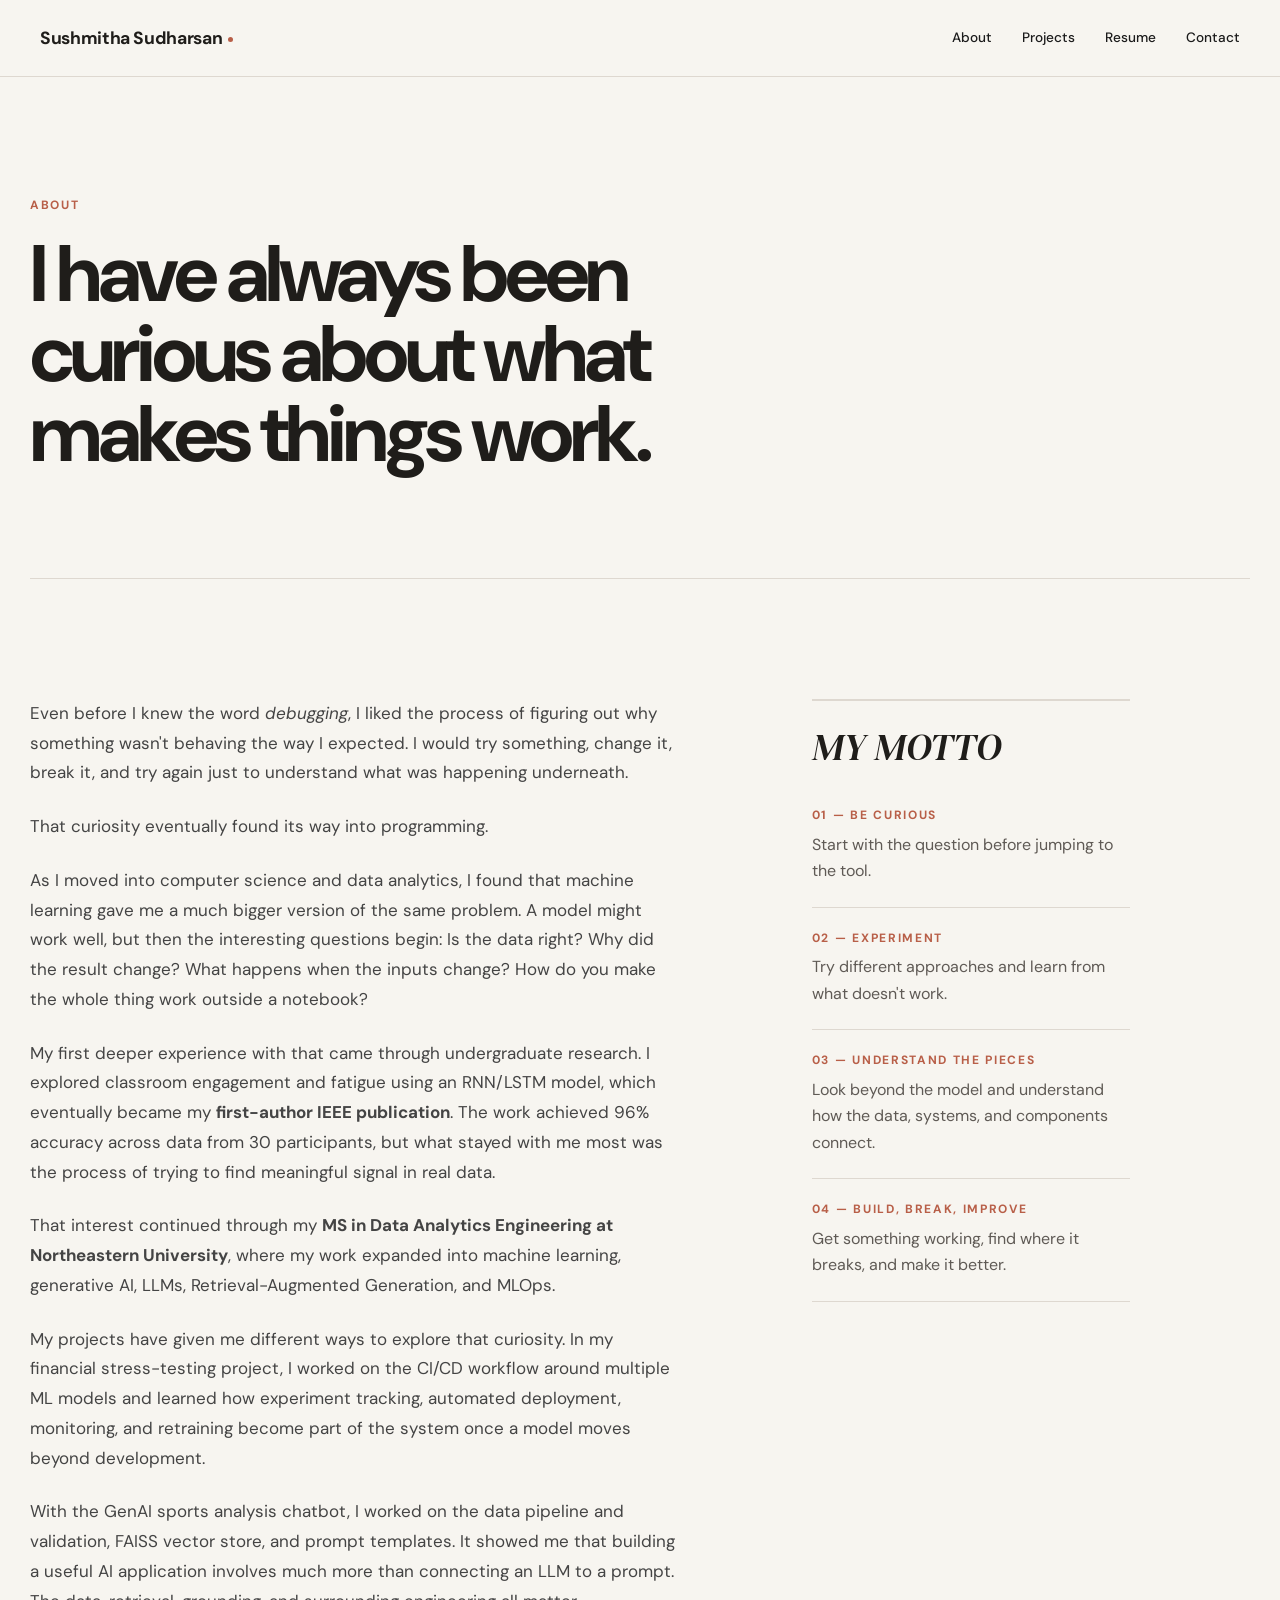
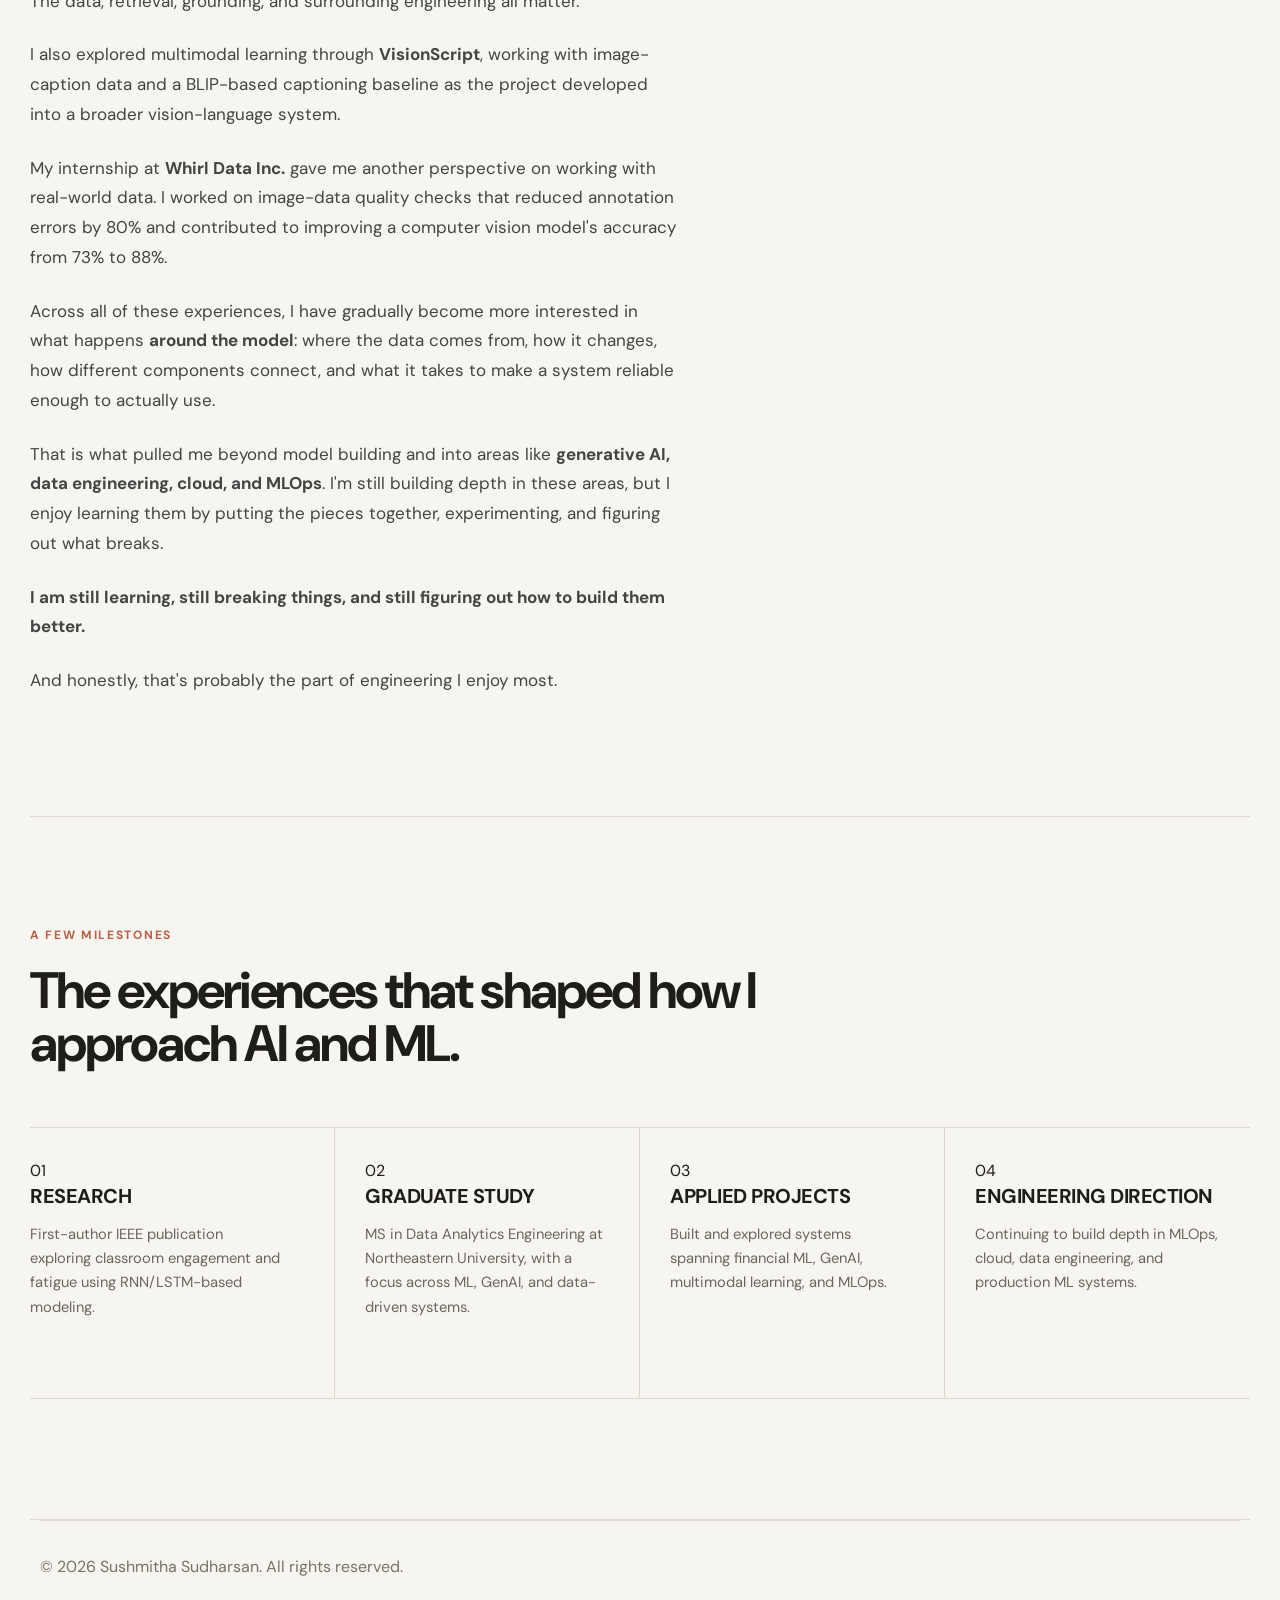
==== about/index.html @ 54e81f1f "Add portfolio website" ====
<!DOCTYPE html>
<html lang="en">
<head>
    <meta charset="UTF-8">
    <meta name="viewport" content="width=device-width, initial-scale=1.0">

    <title>About | Sushmitha</title>

    <meta
        name="description"
        content="About Sushmitha, an AI/ML Engineer exploring machine learning, generative AI, MLOps, cloud, and data engineering."
    >

    <link rel="stylesheet" href="../css/style.css">
</head>

<body>

    <header>
        <nav>
    <a href="../index.html" class="logo">Sushmitha Sudharsan</a>

    <button
        class="nav-toggle"
        type="button"
        aria-label="Open navigation menu"
        aria-expanded="false"
        aria-controls="site-navigation"
    >
        <span></span>
        <span></span>
        <span></span>
    </button>

    <div class="nav-links" id="site-navigation">
        <a href="../about/index.html">About</a>
        <a href="../projects/index.html">Projects</a>
        <a href="../resume/index.html">Resume</a>
        <a href="../contact/index.html">Contact</a>
    </div>
</nav>
    </header>


    <main>

        <!-- PAGE INTRO -->

        <section class="page-header">
            <p class="section-label">ABOUT</p>

            <h1>
                I have always been curious about what makes things work.
            </h1>
        </section>


        <!-- STORY -->

        <section class="about">
            <div class="about-content">

                <div class="about-main">

                    <p>
                        Even before I knew the word <em>debugging</em>, I liked
                        the process of figuring out why something wasn't behaving
                        the way I expected. I would try something, change it,
                        break it, and try again just to understand what was
                        happening underneath.
                    </p>

                    <p>
                        That curiosity eventually found its way into programming.
                    </p>

                    <p>
                        As I moved into computer science and data analytics,
                        I found that machine learning gave me a much bigger
                        version of the same problem. A model might work well,
                        but then the interesting questions begin: Is the data
                        right? Why did the result change? What happens when
                        the inputs change? How do you make the whole thing
                        work outside a notebook?
                    </p>

                    <p>
                        My first deeper experience with that came through
                        undergraduate research. I explored classroom engagement
                        and fatigue using an RNN/LSTM model, which eventually
                        became my <strong>first-author IEEE publication</strong>.
                        The work achieved 96% accuracy across data from
                        30 participants, but what stayed with me most was
                        the process of trying to find meaningful signal in
                        real data.
                    </p>

                    <p>
                        That interest continued through my
                        <strong>MS in Data Analytics Engineering at
                        Northeastern University</strong>, where my work expanded
                        into machine learning, generative AI, LLMs,
                        Retrieval-Augmented Generation, and MLOps.
                    </p>

                    <p>
                        My projects have given me different ways to explore
                        that curiosity. In my financial stress-testing project,
                        I worked on the CI/CD workflow around multiple ML models
                        and learned how experiment tracking, automated
                        deployment, monitoring, and retraining become part of
                        the system once a model moves beyond development.
                    </p>

                    <p>
                        With the GenAI sports analysis chatbot, I worked on
                        the data pipeline and validation, FAISS vector store,
                        and prompt templates. It showed me that building a
                        useful AI application involves much more than connecting
                        an LLM to a prompt. The data, retrieval, grounding,
                        and surrounding engineering all matter.
                    </p>

                    <p>
                        I also explored multimodal learning through
                        <strong>VisionScript</strong>, working with image-caption
                        data and a BLIP-based captioning baseline as the project
                        developed into a broader vision-language system.
                    </p>

                    <p>
                        My internship at <strong>Whirl Data Inc.</strong> gave me
                        another perspective on working with real-world data.
                        I worked on image-data quality checks that reduced
                        annotation errors by 80% and contributed to improving
                        a computer vision model's accuracy from 73% to 88%.
                    </p>

                    <p>
                        Across all of these experiences, I have gradually become
                        more interested in what happens <strong>around the
                        model</strong>: where the data comes from, how it changes,
                        how different components connect, and what it takes to
                        make a system reliable enough to actually use.
                    </p>

                    <p>
                        That is what pulled me beyond model building and into
                        areas like <strong>generative AI, data engineering,
                        cloud, and MLOps</strong>. I'm still building depth in
                        these areas, but I enjoy learning them by putting the
                        pieces together, experimenting, and figuring out what
                        breaks.
                    </p>

                    <p>
                        <strong>
                            I am still learning, still breaking things,
                            and still figuring out how to build them better.
                        </strong>
                    </p>

                    <p>
                        And honestly, that's probably the part of engineering
                        I enjoy most.
                    </p>

                </div>


                <!-- HOW I WORK -->

                <div class="about-side">
<div class="about-side">

    <div class="about-motto">
        <span>MY MOTTO</span>
    </div>

    <div class="about-detail">
        <span>01 — BE CURIOUS</span>
        <p>
            Start with the question before jumping to the tool.
        </p>
    </div>

    <div class="about-detail">
        <span>02 — EXPERIMENT</span>
        <p>
            Try different approaches and learn from what
            doesn't work.
        </p>
    </div>

    <div class="about-detail">
        <span>03 — UNDERSTAND THE PIECES</span>
        <p>
            Look beyond the model and understand how the data,
            systems, and components connect.
        </p>
    </div>

    <div class="about-detail">
        <span>04 — BUILD, BREAK, IMPROVE</span>
        <p>
            Get something working, find where it breaks,
            and make it better.
        </p>
    </div>

</div>

            </div>
        </section>


        <!-- EDUCATION / RESEARCH -->

        <section class="focus">
            <div class="section-heading">
                <p class="section-label">A FEW MILESTONES</p>

                <h2>
                    The experiences that shaped how I approach AI and ML.
                </h2>
            </div>

            <div class="focus-items">

                <div class="focus-item">
                    <span>01</span>

                    <h3>RESEARCH</h3>

                    <p>
                        First-author IEEE publication exploring classroom
                        engagement and fatigue using RNN/LSTM-based modeling.
                    </p>
                </div>

                <div class="focus-item">
                    <span>02</span>

                    <h3>GRADUATE STUDY</h3>

                    <p>
                        MS in Data Analytics Engineering at Northeastern
                        University, with a focus across ML, GenAI, and
                        data-driven systems.
                    </p>
                </div>

                <div class="focus-item">
                    <span>03</span>

                    <h3>APPLIED PROJECTS</h3>

                    <p>
                        Built and explored systems spanning financial ML,
                        GenAI, multimodal learning, and MLOps.
                    </p>
                </div>

                <div class="focus-item">
                    <span>04</span>

                    <h3>ENGINEERING DIRECTION</h3>

                    <p>
                        Continuing to build depth in MLOps, cloud,
                        data engineering, and production ML systems.
                    </p>
                </div>

            </div>
        </section>

    </main>


    <footer>
        <p>© 2026 Sushmitha Sudharsan. All rights reserved.</p>
    </footer>

    <script src="../js/script.js"></script>

</body>
</html>
---- css/style.css ----
@import url("https://fonts.googleapis.com/css2?family=DM+Sans:wght@400;500;600;700&family=DM+Serif+Display:ital@0;1&display=swap");

/* ========================================
   BASE
======================================== */

* {
    box-sizing: border-box;
}

html {
    scroll-behavior: smooth;
}

body {
    margin: 0;
    background: #f7f5f0;
    color: #1f1d1a;
    font-family: "DM Sans", "Helvetica Neue", Arial, sans-serif;
    line-height: 1.6;
}

a {
    color: inherit;
    text-decoration: none;
}

p,
h1,
h2,
h3 {
    margin-top: 0;
}


/* ========================================
   NAVIGATION
======================================== */

header {
    border-bottom: 1px solid #ded8d0;
}

nav {
    width: min(1280px, calc(100% - 80px));
    margin: 0 auto;
    min-height: 76px;

    display: flex;
    align-items: center;
    justify-content: space-between;
}

.logo {
    font-size: 1.1rem;
    font-weight: 700;
    letter-spacing: -0.02em;
}

.nav-links {
    display: flex;
    gap: 32px;
}

.nav-links a {
    font-size: 0.95rem;
    color: #5f5a55;
    transition: color 0.2s ease;
}

.nav-links a:hover {
    color: #1f1d1a;
}


/* ========================================
   GENERAL LAYOUT
======================================== */

main {
    width: min(1280px, calc(100% - 60px));
    margin: 0 auto;
}

section {
    padding: 96px 0;
}


/* ========================================
   HERO
======================================== */

.hero {
    min-height: 620px;

    display: flex;
    flex-direction: column;
    justify-content: center;

    max-width: 980px;
}

.eyebrow {
    margin-bottom: 24px;

    font-size: 0.85rem;
    font-weight: 700;
    letter-spacing: 0.12em;
    text-transform: uppercase;

    color: #6c655f;
}

.hero h1 {
    width: 100%;
    max-width: none;
    margin-bottom: 28px;

    font-size: clamp(3rem, 6vw, 5.2rem);
    line-height: 0.98;
    letter-spacing: -0.055em;
    font-weight: 700;

    text-align: center;
}

.hero-description {
    max-width: 700px;
    margin-bottom: 36px;

    font-size: 1.2rem;
    color: #5f5a55;
}


/* ========================================
   BUTTONS / ACTION LINKS
======================================== */

.hero-actions {
    display: flex;
    gap: 24px;
    align-items: center;
}

.hero-actions a,
.content-section > a,
.about > a,
.resume > a,
.contact > a {
    display: inline-block;

    padding: 12px 0;

    border-bottom: 1px solid #1f1d1a;

    font-size: 0.95rem;
    font-weight: 600;
}

.hero-actions a:first-child {
    padding: 12px 20px;
    border: 1px solid #1f1d1a;
}

.hero-actions a:hover,
.content-section > a:hover,
.about > a:hover,
.resume > a:hover,
.contact > a:hover {
    opacity: 0.65;
}


/* ========================================
   SECTION LABELS
======================================== */

.section-label {
    margin-bottom: 20px;

    font-size: 0.75rem;
    font-weight: 700;
    letter-spacing: 0.14em;
    text-transform: uppercase;

    color: #7b7169;
}


/* ========================================
   WHAT I WORK WITH / FOCUS
======================================== */

.focus {
    padding: 110px 0 120px;

    border-top: 1px solid #ded8d0;
    border-bottom: 1px solid #ded8d0;
}

.focus-intro {
    max-width: 920px;
    margin-bottom: 64px;
}

.focus-intro .eyebrow {
    margin-bottom: 28px;
}

.focus-intro h2 {
    max-width: 900px;
    margin: 0 0 22px;

    font-size: clamp(2.2rem, 4vw, 3.4rem);
    line-height: 1.05;
    letter-spacing: -0.045em;
}

.focus-intro p:not(.eyebrow) {
    max-width: 700px;
    margin: 0;

    color: #5f5a55;
    font-size: 1.05rem;
    line-height: 1.7;
}

.focus-items {
    display: grid;
    grid-template-columns: repeat(4, 1fr);

    border-top: 1px solid #ded8d0;
    border-bottom: 1px solid #ded8d0;
}

.focus-item {
    min-height: 270px;
    padding: 30px 30px 34px 0;

    border-right: 1px solid #ded8d0;
}

.focus-item:not(:first-child) {
    padding-left: 30px;
}

.focus-item:last-child {
    border-right: none;
}

.focus-number {
    display: block;
    margin-bottom: 52px;

    font-size: 0.75rem;
    font-weight: 700;
    letter-spacing: 0.08em;
    color: #7b7169;
}

.focus-item h3 {
    margin: 0 0 14px;

    font-size: 1.25rem;
    line-height: 1.2;
    letter-spacing: -0.025em;
}

.focus-item p {
    max-width: 250px;
    margin: 0;

    font-size: 0.92rem;
    line-height: 1.65;
    color: #6c655f;
}


/* ========================================
   SECTION HEADINGS
======================================== */

.section-heading {
    max-width: 720px;
    margin-bottom: 48px;
}

.section-heading h2,
.about h2,
.resume h2,
.contact h2 {
    margin-bottom: 20px;

    font-size: clamp(2rem, 4vw, 3.5rem);
    line-height: 1.05;
    letter-spacing: -0.04em;
}

.section-intro,
.about p,
.resume p,
.contact p {
    max-width: 650px;
    color: #5f5a55;
    font-size: 1.05rem;
}


/* ========================================
   PROJECTS / FEATURED WORK
======================================== */

.projects {
    padding: 120px 0;
}

.section-heading {
    max-width: 760px;
    margin-bottom: 56px;
}

.section-heading h2 {
    margin-bottom: 20px;

    font-size: clamp(2rem, 4vw, 3.4rem);
    line-height: 1.05;
    letter-spacing: -0.04em;
}

.section-intro {
    max-width: 650px;
    margin: 0;

    color: #5f5a55;
    font-size: 1.05rem;
}


/* PROJECT GRID */

.project-grid {
    display: grid;
    grid-template-columns: repeat(2, 1fr);
    gap: 24px;
}

.project-card {
    min-height: 380px;
    padding: 32px;

    border: 1px solid #ddd7ce;
    background: #fffdf9;

    display: flex;
    flex-direction: column;
}

.project-number {
    margin-bottom: 56px;

    font-size: 0.75rem;
    font-weight: 700;
    letter-spacing: 0.08em;
    color: #7b7169;
}

.project-card h3 {
    max-width: 520px;
    margin-bottom: 16px;

    font-size: 1.7rem;
    line-height: 1.15;
    letter-spacing: -0.03em;
}

.project-card p {
    max-width: 520px;
    margin-bottom: 24px;

    color: #5f5a55;
}

.project-tech {
    margin-top: auto !important;
    margin-bottom: 24px !important;

    font-size: 0.82rem;
    color: #7b7169 !important;
}

.project-card a {
    width: fit-content;

    border-bottom: 1px solid #1f1d1a;

    font-size: 0.9rem;
    font-weight: 600;
}

.project-card a:hover {
    opacity: 0.65;
}


/* ========================================
   VIEW ALL PROJECTS
======================================== */

.projects-footer {
    display: flex;
    justify-content: center;

    padding-top: 48px;
}

.projects-footer a {
    display: inline-block;

    padding: 13px 24px;

    border: 1px solid #1f1d1a;

    font-size: 0.95rem;
    font-weight: 600;

    transition:
        background 0.2s ease,
        color 0.2s ease;
}

.projects-footer a:hover {
    background: #1f1d1a;
    color: #f7f5f0;
}


/* ========================================
   SKILLS
======================================== */

.skills {
    padding: 120px 0;
    border-top: 1px solid #ded8d0;
}

.skills-list {
    border-top: 1px solid #ded8d0;
}

.skill-group {
    display: grid;
    grid-template-columns: 280px 1fr;
    gap: 40px;

    padding: 28px 0;

    border-bottom: 1px solid #ded8d0;
}

.skill-group h3 {
    margin: 0;

    font-size: 1rem;
    font-weight: 600;
    letter-spacing: -0.01em;
}

.skill-group p {
    max-width: 720px;
    margin: 0;

    color: #5f5a55;
    font-size: 1rem;
}

.skill-group-exploring {
    padding-top: 32px;
    padding-bottom: 32px;
}

.skill-group-exploring h3 {
    color: #6c655f;
}

@media (max-width: 700px) {
    .skill-group {
        grid-template-columns: 1fr;
        gap: 10px;
        padding: 24px 0;
    }

    .skill-group p {
        max-width: 100%;
        overflow-wrap: anywhere;
        line-height: 1.7;
    }
}

/* ========================================
   ABOUT SECTION
======================================== */

.about {
    padding: 120px 0;
    border-top: 1px solid #ded8d0;
}

.about-content {
    display: grid;
    grid-template-columns: minmax(0, 1.5fr) minmax(260px, 0.7fr);
    gap: 100px;

    max-width: 1100px;
}

.about-main {
    max-width: 720px;
}

.about-main p {
    margin: 0 0 24px;

    color: #5f5a55;
    font-size: 1.08rem;
    line-height: 1.75;
}

.about-main p:last-child {
    margin-bottom: 0;
}

.about-side {
    border-top: 1px solid #ded8d0;
}

.about-detail {
    padding: 22px 0;

    border-bottom: 1px solid #ded8d0;
}

.about-detail span {
    display: block;
    margin-bottom: 8px;

    font-size: 0.72rem;
    font-weight: 700;
    letter-spacing: 0.12em;

    color: #7b7169;
}

.about-detail p {
    margin: 0;

    color: #5f5a55;
    font-size: 0.92rem;
    line-height: 1.6;
}


/* ========================================
   CERTIFICATIONS
======================================== */

.certifications {
    padding: 120px 0;
    border-top: 1px solid #ded8d0;
}

.certification-list {
    border-top: 1px solid #ded8d0;
}

.certification-card {
    display: grid;
    grid-template-columns: 80px 1fr;
    gap: 20px;

    padding: 36px 0;

    border-bottom: 1px solid #ded8d0;
}

.certification-number {
    font-size: 0.75rem;
    font-weight: 700;
    letter-spacing: 0.08em;
    color: #7b7169;
}

.certification-content {
    max-width: 800px;
}

.certification-status {
    margin: 0 0 12px;

    font-size: 0.7rem !important;
    font-weight: 700;
    letter-spacing: 0.12em;

    color: #7b7169 !important;
}

.certification-content h3 {
    margin: 0 0 10px;

    font-size: 1.45rem;
    line-height: 1.2;
    letter-spacing: -0.025em;
}

.certification-content h3 a {
    color: inherit;
    text-decoration: underline;
    text-decoration-thickness: 1px;
    text-underline-offset: 4px;
}

.certification-content h3 a:hover {
    opacity: 0.6;
}

.certification-id {
    margin: 0 !important;

    font-size: 0.82rem !important;
    color: #7b7169 !important;
}

.certification-id span {
    color: #5f5a55;
}

.certification-current h3 {
    margin-bottom: 0;
}


/* ========================================
   PAGE HEADERS
======================================== */

.page-header {
    padding: 120px 0 80px;
    max-width: 800px;
}

.page-header h1 {
    margin-bottom: 24px;

    font-size: clamp(3rem, 7vw, 5rem);
    line-height: 1;
    letter-spacing: -0.05em;
}

.page-header > p:last-child {
    max-width: 650px;

    font-size: 1.15rem;
    color: #5f5a55;
}


/* ========================================
   CONTENT SECTIONS
======================================== */

.content-section {
    max-width: 800px;
    padding: 72px 0;

    border-top: 1px solid #ded8d0;
}

.content-section h2 {
    margin-bottom: 24px;

    font-size: 2rem;
    line-height: 1.1;
    letter-spacing: -0.03em;
}

.content-section p {
    max-width: 700px;
    margin-bottom: 24px;

    color: #5f5a55;
}


/* ========================================
   RESUME
======================================== */

.resume {
    padding: 120px 0;
    border-top: 1px solid #ded8d0;
}

.resume-action {
    margin-top: 40px;
}

.resume-action a {
    display: inline-block;

    padding: 13px 24px;

    border: 1px solid #1f1d1a;

    font-size: 0.95rem;
    font-weight: 600;

    transition:
        background 0.2s ease,
        color 0.2s ease;
}

.resume-action a:hover {
    background: #1f1d1a;
    color: #f7f5f0;
}


/* ========================================
   CONTACT
======================================== */

.contact {
    padding: 120px 0;
    border-top: 1px solid #ded8d0;
}

.contact-links {
    display: flex;
    flex-wrap: wrap;
    gap: 28px;

    margin-top: 40px;
}

.contact-links a {
    padding-bottom: 4px;

    border-bottom: 1px solid #1f1d1a;

    font-size: 0.95rem;
    font-weight: 600;
}

.contact-links a:hover {
    opacity: 0.6;
}


/* ========================================
   FOOTER
======================================== */

footer {
    width: min(1280px, calc(100% - 80px));
    margin: 0 auto;

    padding: 32px 0;

    border-top: 1px solid #ded8d0;

    color: #7b7169;
    font-size: 0.85rem;
}

.footer-content {
    display: flex;
    align-items: center;
    justify-content: space-between;

    gap: 32px;
}

.footer-content p {
    margin: 0;
}

.footer-links {
    display: flex;
    gap: 24px;
}

.footer-links a:hover {
    color: #1f1d1a;
}


/* ========================================
   PROJECTS PAGE
======================================== */

.projects-page {
    padding: 20px 0 120px;
}

.project-page-card {
    display: grid;
    grid-template-columns: 120px 1fr;

    padding: 56px 0;

    border-top: 1px solid #ded8d0;
}

.project-page-card:last-child {
    border-bottom: 1px solid #ded8d0;
}

.project-page-number {
    font-size: 0.75rem;
    font-weight: 700;
    letter-spacing: 0.08em;
    color: #7b7169;
}

.project-page-content {
    max-width: 820px;
}

.project-category {
    margin-bottom: 18px !important;

    font-size: 0.75rem !important;
    font-weight: 700;
    letter-spacing: 0.12em;

    text-transform: uppercase;

    color: #7b7169 !important;
}

.project-page-content h2 {
    max-width: 760px;
    margin-bottom: 20px;

    font-size: clamp(2rem, 4vw, 3.2rem);
    line-height: 1.05;
    letter-spacing: -0.04em;
}

.project-page-content > p:not(.project-category):not(.project-page-tech) {
    max-width: 700px;
    margin-bottom: 28px;

    color: #5f5a55;
    font-size: 1.05rem;
    line-height: 1.7;
}

.project-page-tech {
    margin-bottom: 28px !important;

    font-size: 0.85rem !important;
    color: #7b7169 !important;
}

.project-page-content a {
    display: inline-block;

    padding-bottom: 4px;

    border-bottom: 1px solid #1f1d1a;

    font-size: 0.9rem;
    font-weight: 600;
}

.project-page-content a:hover {
    opacity: 0.6;
}


/* ========================================
   PROJECT FILTER
======================================== */

.project-filter {
    display: flex;
    align-items: flex-end;
    gap: 24px;

    margin-bottom: 80px;
    padding-bottom: 32px;

    border-bottom: 1px solid #ded8d0;
}

.filter-group {
    display: flex;
    flex-direction: column;
    gap: 9px;
}

.filter-group label {
    font-size: 0.75rem;
    font-weight: 700;
    letter-spacing: 0.1em;
    text-transform: uppercase;

    color: #7b7169;
}

.filter-group select {
    min-width: 220px;

    padding: 12px 40px 12px 14px;

    border: 1px solid #c7beb5;
    border-radius: 0;

    background: #fffdf9;
    color: #1f1d1a;

    font-family: inherit;
    font-size: 0.9rem;

    cursor: pointer;
}

.filter-group select:focus {
    outline: 2px solid #1f1d1a;
    outline-offset: 2px;
}


/* ========================================
   PROJECT LIST
======================================== */

.project-list {
    border-top: 1px solid #ded8d0;
}

.project-page-card {
    display: grid;
    grid-template-columns: 100px 1fr;
    gap: 28px;

    padding: 48px 0;

    border-bottom: 1px solid #ded8d0;
}

.project-page-card.is-hidden {
    display: none;
}

.project-number {
    font-size: 0.8rem;
    font-weight: 700;

    color: #7b7169;
}

.project-page-content {
    max-width: 800px;
}

.project-type {
    margin-bottom: 14px;

    font-size: 0.75rem;
    font-weight: 700;

    letter-spacing: 0.08em;
    text-transform: uppercase;

    color: #7b7169;
}

.project-page-content h3 {
    margin-bottom: 16px;

    font-size: 1.7rem;
    line-height: 1.15;
    letter-spacing: -0.025em;
}

.project-page-content > p:not(.project-type) {
    max-width: 680px;

    margin-bottom: 24px;

    color: #5f5a55;
}

.project-links {
    display: flex;
    align-items: center;
    gap: 28px;
}

.project-links a {
    display: inline-block;

    padding-bottom: 4px;

    border-bottom: 1px solid #1f1d1a;

    font-size: 0.9rem;
    font-weight: 600;
}

.project-links a:hover {
    opacity: 0.6;
}

.more-projects-section {
    margin-top: 20px;
}


/* ========================================
   PROJECT DETAIL PAGE
======================================== */

.project-detail-hero {
    padding: 120px 0 100px;
    max-width: 1050px;
}

.project-detail-hero h1 {
    max-width: 1000px;
    margin-bottom: 30px;

    font-size: clamp(3.2rem, 7vw, 6.2rem);
    line-height: 0.96;
    letter-spacing: -0.055em;
}

.project-detail-intro {
    max-width: 760px;
    margin-bottom: 56px;

    font-size: 1.3rem;
    line-height: 1.65;
    color: #5f5a55;
}

.project-meta {
    display: grid;

    grid-template-columns:
        repeat(3, minmax(160px, 1fr));

    max-width: 850px;

    border-top: 1px solid #ded8d0;
    border-bottom: 1px solid #ded8d0;
}

.project-meta > div {
    padding: 24px 30px 24px 0;

    border-right: 1px solid #ded8d0;
}

.project-meta > div:not(:first-child) {
    padding-left: 30px;
}

.project-meta > div:last-child {
    border-right: none;
}

.project-meta span {
    display: block;

    margin-bottom: 8px;

    font-size: 0.7rem;
    font-weight: 700;

    letter-spacing: 0.12em;

    color: #7b7169;
}

.project-meta p {
    margin: 0;

    font-size: 0.95rem;
    color: #3d3935;
}

.project-detail-links {
    display: flex;
    flex-wrap: wrap;

    gap: 28px;

    margin-top: 40px;
}

.project-detail-links a {
    display: inline-block;

    padding-bottom: 5px;

    border-bottom: 1px solid #1f1d1a;

    font-size: 0.95rem;
    font-weight: 600;
}

.project-detail-links a:hover {
    opacity: 0.6;
}


/* ========================================
   PROJECT STORY
======================================== */

.project-story {
    display: grid;

    grid-template-columns:
        minmax(300px, 0.85fr)
        minmax(0, 1.15fr);

    gap: 100px;

    padding: 120px 0;

    border-top: 1px solid #ded8d0;
}

.project-story-heading {
    max-width: 600px;
}

.project-story-heading h2 {
    margin: 0;

    font-size: clamp(2rem, 4vw, 3.4rem);
    line-height: 1.05;
    letter-spacing: -0.045em;
}

.project-story-content {
    max-width: 720px;
}

.project-story-content p {
    margin: 0 0 26px;

    color: #5f5a55;

    font-size: 1.08rem;
    line-height: 1.8;
}

.project-story-content p:last-child {
    margin-bottom: 0;
}


/* ========================================
   PROJECT SECTION HEADINGS
======================================== */

.project-section-heading {
    max-width: 820px;
    margin-bottom: 56px;
}

.project-section-heading h2 {
    margin: 0 0 22px;

    font-size: clamp(2rem, 4vw, 3.4rem);
    line-height: 1.05;
    letter-spacing: -0.04em;
}

.project-section-heading > p:not(.section-label) {
    max-width: 700px;

    margin: 0;

    color: #5f5a55;

    font-size: 1.05rem;
    line-height: 1.7;
}


/* ========================================
   ARCHITECTURE
======================================== */

.project-architecture {
    padding: 120px 0;

    border-top: 1px solid #ded8d0;
}

.architecture-flow {
    border-top: 1px solid #ded8d0;
}

.architecture-step {
    display: grid;

    grid-template-columns:
        70px
        minmax(200px, 0.6fr)
        minmax(300px, 1fr)
        220px;

    gap: 30px;

    padding: 36px 0;

    border-bottom: 1px solid #ded8d0;

    align-items: start;
}

.architecture-step > span {
    font-size: 0.75rem;
    font-weight: 700;

    color: #7b7169;
}

.architecture-step h3 {
    margin: 0;

    font-size: 1.25rem;
    line-height: 1.2;
}

.architecture-step p {
    max-width: 520px;

    margin: 0;

    color: #5f5a55;
}

.architecture-step small {
    color: #7b7169;

    font-size: 0.8rem;
    line-height: 1.5;
}

.architecture-arrow {
    display: none;
}


/* ========================================
   MODEL CARDS
======================================== */

.project-models {
    padding: 120px 0;

    border-top: 1px solid #ded8d0;
}

.model-grid {
    display: grid;

    grid-template-columns: repeat(3, 1fr);

    border-top: 1px solid #ded8d0;
    border-bottom: 1px solid #ded8d0;
}

.model-card {
    min-height: 330px;

    padding: 30px 30px 36px 0;

    border-right: 1px solid #ded8d0;
}

.model-card:not(:first-child) {
    padding-left: 30px;
}

.model-card:last-child {
    border-right: none;
}

.model-card > span {
    display: block;

    margin-bottom: 70px;

    font-size: 0.75rem;
    font-weight: 700;

    color: #7b7169;
}

.model-card h3 {
    margin-bottom: 16px;

    font-size: 1.45rem;
    line-height: 1.15;
}

.model-card p {
    max-width: 330px;

    margin-bottom: 30px;

    color: #5f5a55;
}

.model-detail {
    margin-top: auto;

    color: #7b7169;

    font-size: 0.82rem;
}


/* ========================================
   CONTRIBUTION
======================================== */

.project-contribution {
    padding: 120px 0;

    border-top: 1px solid #ded8d0;
}

.project-contribution-content {
    max-width: 760px;

    margin-bottom: 70px;
}

.project-contribution-content p {
    margin-bottom: 24px;

    color: #5f5a55;

    font-size: 1.08rem;
    line-height: 1.75;
}

.project-contribution-content p:last-child {
    margin-bottom: 0;
}


/* ========================================
   CI/CD PIPELINE
======================================== */

.pipeline {
    display: flex;
    align-items: center;

    width: 100%;

    border-top: 1px solid #ded8d0;
    border-bottom: 1px solid #ded8d0;

    padding: 34px 0;
}

.pipeline-step {
    display: flex;
    flex-direction: column;
    gap: 8px;

    min-width: 130px;
}

.pipeline-step span {
    font-size: 0.72rem;
    font-weight: 700;

    color: #7b7169;
}

.pipeline-step strong {
    font-size: 0.95rem;
}

.pipeline-line {
    flex: 1;

    height: 1px;

    margin: 0 20px;

    background: #c7beb5;
}


/* ========================================
   MONITORING
======================================== */

.project-monitoring {
    padding: 120px 0;

    border-top: 1px solid #ded8d0;
}

.monitoring-flow {
    display: grid;

    grid-template-columns: repeat(4, 1fr);

    border-top: 1px solid #ded8d0;
    border-bottom: 1px solid #ded8d0;
}

.monitoring-step {
    min-height: 280px;

    padding: 30px 30px 34px 0;

    border-right: 1px solid #ded8d0;
}

.monitoring-step:not(:first-child) {
    padding-left: 30px;
}

.monitoring-step:last-child {
    border-right: none;
}

.monitoring-step > span {
    display: block;

    margin-bottom: 55px;

    font-size: 0.75rem;
    font-weight: 700;

    color: #7b7169;
}

.monitoring-step h3 {
    margin-bottom: 14px;

    font-size: 1.25rem;
}

.monitoring-step p {
    margin: 0;

    color: #5f5a55;

    font-size: 0.92rem;
    line-height: 1.65;
}

.project-note {
    max-width: 700px;

    margin: 30px 0 0;

    color: #7b7169;

    font-size: 0.82rem;
    line-height: 1.6;
}


/* ========================================
   CHALLENGES
======================================== */

.project-challenges {
    padding: 120px 0;

    border-top: 1px solid #ded8d0;
}

.challenge-list {
    border-top: 1px solid #ded8d0;
}

.challenge-item {
    display: grid;

    grid-template-columns: 80px 1fr;

    gap: 30px;

    padding: 38px 0;

    border-bottom: 1px solid #ded8d0;
}

.challenge-item > span {
    font-size: 0.75rem;
    font-weight: 700;

    color: #7b7169;
}

.challenge-item h3 {
    margin-bottom: 12px;

    font-size: 1.3rem;
}

.challenge-item p {
    max-width: 720px;

    margin: 0;

    color: #5f5a55;

    line-height: 1.7;
}


/* ========================================
   RESULTS
======================================== */

.project-results {
    padding: 120px 0;

    border-top: 1px solid #ded8d0;
}

.result-grid {
    display: grid;

    grid-template-columns: repeat(4, 1fr);

    border-top: 1px solid #ded8d0;
    border-bottom: 1px solid #ded8d0;
}

.result-item {
    min-height: 220px;

    padding: 34px 30px 34px 0;

    border-right: 1px solid #ded8d0;
}

.result-item:not(:first-child) {
    padding-left: 30px;
}

.result-item:last-child {
    border-right: none;
}

.result-item strong {
    display: block;

    margin-bottom: 18px;

    font-size: clamp(2rem, 4vw, 3.2rem);
    line-height: 1;

    letter-spacing: -0.045em;
}

.result-item span {
    display: block;

    max-width: 190px;

    color: #6c655f;

    font-size: 0.9rem;
    line-height: 1.5;
}


/* ========================================
   LEARNING / REFLECTION / STACK
======================================== */

.project-learning,
.project-reflection,
.project-stack,
.project-end {
    padding: 120px 0;

    border-top: 1px solid #ded8d0;
}

.stack-list {
    display: flex;
    flex-wrap: wrap;

    gap: 0;

    max-width: 900px;

    border-top: 1px solid #ded8d0;
    border-left: 1px solid #ded8d0;
}

.stack-list span {
    padding: 18px 22px;

    border-right: 1px solid #ded8d0;
    border-bottom: 1px solid #ded8d0;

    background: #fffdf9;

    font-size: 0.9rem;

    color: #5f5a55;
}

.project-end {
    padding-bottom: 140px;
}


/* ========================================
   FINAL POLISH + SCOPED LAYOUT FIXES
======================================== */

/* ---------- subtle motion ---------- */

@keyframes fadeUp {
    from {
        opacity: 0;
        transform: translateY(14px);
    }

    to {
        opacity: 1;
        transform: translateY(0);
    }
}

@keyframes fadeIn {
    from {
        opacity: 0;
    }

    to {
        opacity: 1;
    }
}

.hero-name {
    animation: fadeUp 0.7s ease both;
}

.hero-content {
    animation: fadeUp 0.7s 0.08s ease both;
}

.focus-item,
.project-card,
.project-page-card,
.certification-card {
    animation: fadeUp 0.65s ease both;
}


/* ---------- homepage hero ---------- */

.hero {
    max-width: none;
    width: 100%;
}

.hero-name {
    width: 100%;
    margin-bottom: 54px;

    text-align: center;
}

.hero-name h1 {
    margin: 0;

    font-size: clamp(3rem, 7vw, 6rem);
    line-height: 0.98;
    letter-spacing: -0.055em;
}

.hero-content {
    width: 100%;
    max-width: 980px;

    margin: 0 auto;

    text-align: center;
}

.hero-content h2 {
    margin: 0 0 24px;

    font-size: clamp(2.3rem, 4.5vw, 4rem);
    line-height: 1.02;
    letter-spacing: -0.045em;
}

.hero-intro {
    max-width: 760px;

    margin: 0 auto 36px;

    color: #5f5a55;

    font-family: "DM Serif Display", Georgia, serif;
    font-size: clamp(1.15rem, 2vw, 1.45rem);
    font-style: italic;
    line-height: 1.65;
}

.hero-actions {
    justify-content: center;
}


/* ---------- warm accent ---------- */

.section-label,
.eyebrow,
.focus-number,
.project-number,
.project-type,
.project-category,
.certification-number,
.certification-status,
.about-detail span,
.skill-group-exploring h3,
.project-meta span,
.architecture-step > span,
.model-card > span,
.monitoring-step > span,
.challenge-item > span {
    color: #b85f48 !important;
}

.logo::after {
    content: "";

    display: inline-block;

    width: 5px;
    height: 5px;

    margin-left: 6px;
    margin-bottom: 2px;

    border-radius: 50%;

    background: #b85f48;
}


/* ---------- PROJECTS INDEX ---------- */

/*
   IMPORTANT:

   The projects index contains:

       .projects-page
           .project-section
               .project-section-heading
               .project-list

   That wrapper MUST stay vertical.

   Therefore these rules are deliberately scoped to
   .projects-page and do not touch .project-story.
*/

.projects-page {
    width: 100%;
}

.projects-page > .project-section {
    display: block;

    width: 100%;
    max-width: none;
}

.projects-page > .project-section > .project-section-heading {
    display: block;

    width: 100%;
    max-width: none;

    margin-bottom: 56px;
}

.projects-page > .project-section > .project-section-heading h2 {
    width: 100%;
    max-width: none;
}

.projects-page .project-list {
    width: 100%;
}

.projects-page .project-page-content {
    width: 100%;
    max-width: 900px;
}


/* ---------- CASE STUDY PAGES ---------- */

/*
   Project 1 / Project 2 use .project-story with:

       LEFT  = .project-story-heading
       RIGHT = .project-story-content

   This is intentionally two-column.
*/

.project-story {
    display: grid;

    grid-template-columns:
        minmax(300px, 0.85fr)
        minmax(0, 1.15fr);

    gap: 100px;

    width: 100%;

    padding: 120px 0;

    border-top: 1px solid #ded8d0;
}

.project-story-heading {
    width: 100%;
    max-width: 600px;
}

.project-story-content {
    width: 100%;
    max-width: 850px;
}


/*
   Project 3 / newer case-study sections use:

       .project-section
           .project-section-heading
           .project-section-content

   Only those sections INSIDE .project-story are two-column.
*/

.project-story > .project-section,
.project-story .project-section {
    display: grid;

    grid-template-columns:
        minmax(300px, 0.85fr)
        minmax(0, 1.15fr);

    gap: 100px;

    width: 100%;
    max-width: none;

    padding: 120px 0;
    margin: 0;

    border-top: 1px solid #ded8d0;
}

.project-story > .project-section:first-child,
.project-story .project-section:first-child {
    border-top: none;
}

.project-story .project-section-heading {
    width: 100%;
    max-width: 600px;

    margin: 0;
}

.project-story .project-section-heading h2 {
    width: 100%;
    max-width: 600px;

    margin: 0;
}

.project-story .project-section-content {
    width: 100%;
    max-width: 850px;

    margin: 0;
}

.project-story .project-section-content p {
    max-width: 850px;
}


/* ---------- CASE STUDY HERO WIDTH ---------- */

.project-detail-hero {
    width: 100%;
    max-width: none;
}

.project-detail-hero h1 {
    width: 100%;
    max-width: 1200px;
}

.project-detail-intro {
    max-width: 900px;
}

.project-meta {
    max-width: 1100px;
}


/* ---------- ABOUT MOTTO ---------- */

.about-motto {
    padding: 26px 0 18px;
}

.about-motto span {
    display: block;

    font-family: "DM Serif Display", Georgia, serif;
    font-size: clamp(2rem, 3vw, 2.8rem);
    font-style: italic;

    line-height: 1.05;

    color: #1f1d1a;
}


/* ---------- RESUME PAGE ---------- */

.resume-section {
    padding: 80px 0;

    border-top: 1px solid #ded8d0;
}

.resume-section-heading {
    max-width: 700px;

    margin-bottom: 44px;
}

.resume-section-heading h2 {
    margin: 0;

    font-size: clamp(2rem, 4vw, 3.2rem);
    line-height: 1.05;
    letter-spacing: -0.04em;
}

.resume-section-content {
    width: 100%;
}

.resume-entry {
    padding: 30px 0;

    border-top: 1px solid #ded8d0;
}

.resume-entry:first-child {
    border-top: none;
}

.resume-entry-header {
    display: flex;

    justify-content: space-between;

    gap: 30px;

    margin-bottom: 12px;
}

.resume-entry-header h3 {
    margin: 0;

    font-size: 1.3rem;
    line-height: 1.2;
}

.resume-entry-header span {
    color: #7b7169;

    font-size: 0.85rem;

    white-space: nowrap;
}

.resume-list {
    margin: 0;
    padding-left: 20px;
}

.resume-list li {
    margin-bottom: 9px;

    color: #5f5a55;
}

.resume-detail {
    color: #5f5a55;
}

.resume-skills {
    display: grid;

    grid-template-columns:
        repeat(2, minmax(0, 1fr));

    gap: 0 60px;
}

.resume-skill-group {
    padding: 24px 0;

    border-top: 1px solid #ded8d0;
}

.resume-skill-group h3 {
    margin-bottom: 8px;

    font-size: 1rem;
}

.resume-skill-group p {
    margin: 0;

    color: #5f5a55;
}

.resume-cta {
    padding: 80px 0 120px;

    border-top: 1px solid #ded8d0;
}


/* ---------- CONTACT PAGE ---------- */

.contact-section {
    padding: 80px 0;

    border-top: 1px solid #ded8d0;
}

.contact-intro {
    max-width: 800px;
}

.contact-details {
    display: flex;

    flex-wrap: wrap;

    gap: 14px;

    align-items: center;
}

.contact-details .button,
.contact-cta .button {
    display: inline-flex;

    align-items: center;
    justify-content: center;

    min-width: 130px;

    padding: 12px 20px;

    border: 1px solid #1f1d1a;

    background: transparent;

    color: #1f1d1a;

    font-size: 0.9rem;
    font-weight: 600;

    transition:
        background 0.2s ease,
        color 0.2s ease,
        transform 0.2s ease;
}

.contact-details .button:hover,
.contact-cta .button:hover {
    background: #1f1d1a;

    color: #f7f5f0;

    transform: translateY(-2px);
}

.contact-item {
    padding: 24px 0;

    border-top: 1px solid #ded8d0;
}

.contact-item span {
    display: block;

    margin-bottom: 8px;

    color: #b85f48;

    font-size: 0.72rem;
    font-weight: 700;

    letter-spacing: 0.12em;
    text-transform: uppercase;
}

.contact-item p {
    margin: 0;
}

.contact-focus {
    max-width: 900px;
}

.contact-cta {
    padding: 80px 0 120px;

    border-top: 1px solid #ded8d0;
}


/* ---------- RESTRAINED LINK MOTION ---------- */

.nav-links a,
.project-links a,
.project-detail-links a,
.contact-links a,
.certification-content h3 a,
.footer-links a {
    transition:
        color 0.2s ease,
        opacity 0.2s ease,
        border-color 0.2s ease;
}


/* ========================================
   RESPONSIVE
======================================== */

@media (max-width: 900px) {

    .focus-items {
        grid-template-columns: repeat(2, 1fr);
    }

    .focus-item:nth-child(2) {
        border-right: none;
    }

    .focus-item:nth-child(3),
    .focus-item:nth-child(4) {
        border-top: 1px solid #ded8d0;
    }

    .focus-item:nth-child(3) {
        padding-left: 0;
    }

    .focus-item:nth-child(4) {
        padding-left: 30px;
    }


    /* CASE STUDY */

    .project-story {
        grid-template-columns: 1fr;
        gap: 45px;
    }

    .project-story > .project-section,
    .project-story .project-section {
        grid-template-columns: 1fr;
        gap: 45px;
    }

    .project-story-heading,
    .project-story .project-section-heading {
        max-width: 800px;
    }

    .project-story-content,
    .project-story .project-section-content {
        max-width: 900px;
    }

    .resume-skills {
        grid-template-columns: 1fr;
    }


    /* ARCHITECTURE */

    .architecture-step {
        grid-template-columns: 60px 1fr;

        gap: 18px;
    }

    .architecture-step p,
    .architecture-step small {
        grid-column: 2;
    }


    /* MODEL CARDS */

    .model-grid {
        grid-template-columns: 1fr;
    }

    .model-card,
    .model-card:not(:first-child) {
        min-height: auto;

        padding: 30px 0;

        border-right: none;
        border-bottom: 1px solid #ded8d0;
    }

    .model-card:last-child {
        border-bottom: none;
    }


    /* MONITORING */

    .monitoring-flow {
        grid-template-columns: repeat(2, 1fr);
    }

    .monitoring-step:nth-child(2) {
        border-right: none;
    }

    .monitoring-step:nth-child(3),
    .monitoring-step:nth-child(4) {
        border-top: 1px solid #ded8d0;
    }


    /* RESULTS */

    .result-grid {
        grid-template-columns: repeat(2, 1fr);
    }

    .result-item:nth-child(2) {
        border-right: none;
    }

    .result-item:nth-child(3),
    .result-item:nth-child(4) {
        border-top: 1px solid #ded8d0;
    }

    .result-item:nth-child(4) {
        border-right: none;
    }
}


@media (max-width: 800px) {

    .about-content {
        grid-template-columns: 1fr;

        gap: 56px;
    }
}


@media (max-width: 700px) {

    nav {
        width: min(100% - 32px, 1280px);

        min-height: auto;

        padding: 20px 0;

        align-items: flex-start;

        flex-direction: column;

        gap: 18px;
    }

    .nav-links {
        width: 100%;

        gap: 20px;

        flex-wrap: wrap;
    }

    main {
        width: min(100% - 32px, 1280px);
    }

    section {
        padding: 64px 0;
    }


    /* HOMEPAGE */

    .hero {
        min-height: 520px;
    }

    .hero-name {
        margin-bottom: 38px;
    }

    .hero-name h1 {
        font-size: clamp(2.7rem, 13vw, 4.5rem);
    }

    .hero-content h2 {
        font-size: 2.2rem;
    }

    .hero-intro {
        font-size: 1.1rem;
    }

    .hero h1 {
        font-size: clamp(2.8rem, 13vw, 4.5rem);
    }

    .hero-actions {
        align-items: center;

        flex-direction: column;

        gap: 12px;
    }

    .project-grid {
        grid-template-columns: 1fr;
    }


    /* PAGE HEADERS */

    .page-header {
        padding: 80px 0 56px;
    }

    .page-header h1 {
        font-size: clamp(2.8rem, 13vw, 4.5rem);
    }


    /* FOCUS */

    .focus {
        padding: 80px 0 90px;
    }

    .focus-intro {
        margin-bottom: 48px;
    }

    .focus-intro h2 {
        font-size: 2.15rem;
    }

    .focus-intro p:not(.eyebrow) {
        font-size: 1rem;
    }

    .focus-items {
        grid-template-columns: 1fr;
    }

    .focus-item,
    .focus-item:not(:first-child) {
        min-height: auto;

        padding: 28px 0;

        border-right: none;

        border-bottom: 1px solid #ded8d0;
    }

    .focus-item:first-child {
        padding-top: 30px;
    }

    .focus-item:last-child {
        border-bottom: none;
    }

    .focus-item:nth-child(3),
    .focus-item:nth-child(4) {
        border-top: none;
    }

    .focus-number {
        margin-bottom: 36px;
    }

    .focus-item p {
        max-width: 100%;
    }


    /* ABOUT */

    .about {
        padding: 80px 0;
    }


    /* CERTIFICATIONS */

    .certifications {
        padding: 80px 0;
    }

    .certification-card {
        grid-template-columns: 48px 1fr;

        gap: 12px;

        padding: 28px 0;
    }

    .certification-content h3 {
        font-size: 1.25rem;
    }


    /* RESUME */

    .resume {
        padding: 80px 0;
    }

    .resume-section,
    .contact-section {
        padding: 64px 0;
    }

    .resume-entry-header {
        align-items: flex-start;

        flex-direction: column;

        gap: 6px;
    }


    /* CONTACT */

    .contact {
        padding: 80px 0;
    }

    .contact-links {
        gap: 20px;
    }

    .contact-details {
        align-items: stretch;

        flex-direction: column;
    }

    .contact-details .button,
    .contact-cta .button {
        width: 100%;
    }


    /* FOOTER */

    footer {
        width: min(100% - 32px, 1280px);
    }

    .footer-content {
        align-items: flex-start;

        flex-direction: column;

        gap: 18px;
    }

    .footer-links {
        flex-wrap: wrap;

        gap: 16px;
    }


    /* PROJECTS INDEX */

    .projects-page {
        padding: 10px 0 80px;
    }

    .projects-page > .project-section {
        display: block;
    }

    .project-filter {
        align-items: stretch;

        flex-direction: column;

        gap: 20px;

        margin-bottom: 64px;
    }

    .filter-group select {
        width: 100%;
    }

    .project-page-card {
        grid-template-columns: 1fr;

        gap: 20px;

        padding: 40px 0;
    }

    .project-links {
        gap: 22px;
    }

    .project-section {
        margin-bottom: 80px;
    }


    /* CASE STUDY */

    .project-detail-hero {
        padding: 80px 0 70px;
    }

    .project-detail-hero h1 {
        font-size: clamp(2.8rem, 13vw, 4.5rem);
    }

    .project-detail-intro {
        font-size: 1.08rem;
    }

    .project-meta {
        grid-template-columns: 1fr;
    }

    .project-meta > div,
    .project-meta > div:not(:first-child) {
        padding: 20px 0;

        border-right: none;

        border-bottom: 1px solid #ded8d0;
    }

    .project-meta > div:last-child {
        border-bottom: none;
    }

    .project-story,
    .project-story > .project-section,
    .project-story .project-section,
    .project-architecture,
    .project-models,
    .project-contribution,
    .project-monitoring,
    .project-challenges,
    .project-results,
    .project-learning,
    .project-reflection,
    .project-stack,
    .project-end {
        padding: 80px 0;
    }

    .project-story {
        grid-template-columns: 1fr;

        gap: 45px;
    }

    .project-story > .project-section,
    .project-story .project-section {
        grid-template-columns: 1fr;

        gap: 45px;
    }

    .project-story-heading h2,
    .project-story .project-section-heading h2 {
        font-size: 2.15rem;
    }


    /* ARCHITECTURE */

    .architecture-step {
        grid-template-columns: 48px 1fr;

        gap: 12px;
    }

    .architecture-step p,
    .architecture-step small {
        grid-column: 2;
    }


    /* MONITORING */

    .monitoring-flow {
        grid-template-columns: 1fr;
    }

    .monitoring-step,
    .monitoring-step:not(:first-child) {
        min-height: auto;

        padding: 28px 0;

        border-right: none;

        border-bottom: 1px solid #ded8d0;
    }

    .monitoring-step:last-child {
        border-bottom: none;
    }

    .monitoring-step:nth-child(3),
    .monitoring-step:nth-child(4) {
        border-top: none;
    }

    .monitoring-step > span {
        margin-bottom: 35px;
    }


    /* PIPELINE */

    .pipeline {
        align-items: stretch;

        flex-direction: column;

        gap: 0;
    }

    .pipeline-step {
        min-width: 0;

        padding: 20px 0;
    }

    .pipeline-line {
        width: 1px;
        height: 24px;

        flex: none;

        margin: 0 0 0 4px;
    }


    /* CHALLENGES */

    .challenge-item {
        grid-template-columns: 48px 1fr;

        gap: 14px;
    }


    /* RESULTS */

    .result-grid {
        grid-template-columns: 1fr;
    }

    .result-item,
    .result-item:not(:first-child) {
        min-height: auto;

        padding: 28px 0;

        border-right: none;

        border-bottom: 1px solid #ded8d0;
    }

    .result-item:last-child {
        border-bottom: none;
    }

    .result-item:nth-child(3),
    .result-item:nth-child(4) {
        border-top: none;
    }

    .result-item span {
        max-width: 100%;
    }


    /* STACK */

    .stack-list {
        width: 100%;
    }

    .stack-list span {
        padding: 15px 17px;
    }
}


@media (max-width: 500px) {

    .hero h1 {
        font-size: 2.8rem;
    }

    .hero-description {
        font-size: 1.05rem;
    }

    .focus-intro h2 {
        font-size: 2rem;
    }

    .focus-item h3 {
        font-size: 1.2rem;
    }
}


/* ========================================
   REDUCED MOTION
======================================== */

@media (prefers-reduced-motion: reduce) {

    html {
        scroll-behavior: auto;
    }

    *,
    *::before,
    *::after {
        animation-duration: 0.01ms !important;
        animation-iteration-count: 1 !important;
        transition-duration: 0.01ms !important;
        scroll-behavior: auto !important;
    }
}

/* =========================================================
   PROJECT 3 ONLY
   VisionScript case-study layout
   Scoped so no other page is affected.
   ========================================================= */


/* ---------------------------------------------------------
   PAGE WIDTH
   --------------------------------------------------------- */

body.project-3-page main {
    width: min(100% - 80px, 1280px);
    max-width: 1280px;
    margin: 0 auto;
}


/* ---------------------------------------------------------
   PROJECT HERO
   --------------------------------------------------------- */

body.project-3-page .project-detail-hero {
    width: 100%;
    padding: 80px 0 70px;
}

body.project-3-page .project-detail-hero h1 {
    max-width: 1100px;
    margin: 0 0 24px;
}

body.project-3-page .project-detail-intro {
    width: 100%;
    max-width: 900px;
}


/* ---------------------------------------------------------
   PROJECT STORY
   IMPORTANT:
   The story itself is NOT a grid.
   Each individual section is the grid.
   --------------------------------------------------------- */

body.project-3-page .project-story {
    display: block !important;
    width: 100% !important;
    max-width: none !important;
    margin: 0 !important;
    padding: 0 !important;
}


/* ---------------------------------------------------------
   EVERY CASE-STUDY SECTION
   EXACTLY TWO COLUMNS
   --------------------------------------------------------- */

body.project-3-page .project-story .project-section {
    display: grid !important;

    grid-template-columns:
        minmax(300px, 0.85fr)
        minmax(0, 1.15fr) !important;

    column-gap: 100px;
    row-gap: 40px;

    width: 100% !important;
    max-width: none !important;

    padding: 110px 0;

    margin: 0 !important;

    border-top: 1px solid #deded8;
}


/* First section doesn't need a divider */

body.project-3-page .project-story .project-section:first-child {
    border-top: none;
}


/* ---------------------------------------------------------
   LEFT COLUMN
   --------------------------------------------------------- */

body.project-3-page .project-section-heading {
    display: block !important;

    width: 100% !important;
    max-width: none !important;

    min-width: 0;
    margin: 0;
    padding: 0;
}

body.project-3-page .project-section-heading .section-label {
    margin: 0 0 20px;
}

body.project-3-page .project-section-heading h2 {
    width: 100% !important;
    max-width: none !important;

    margin: 0;

    font-size: clamp(2rem, 4vw, 3.4rem);
    line-height: 1.05;
    letter-spacing: -0.045em;
}


/* ---------------------------------------------------------
   RIGHT COLUMN
   --------------------------------------------------------- */

body.project-3-page .project-section-content {
    display: block !important;

    width: 100% !important;
    max-width: none !important;

    min-width: 0;

    margin: 0;
    padding: 0;
}

body.project-3-page .project-section-content p {
    width: 100%;
    max-width: 720px;

    margin: 0 0 26px;

    font-size: 1.08rem;
    line-height: 1.8;
}

body.project-3-page .project-section-content p:last-child {
    margin-bottom: 0;
}


/* ---------------------------------------------------------
   APPROACH STEPS
   These stay INSIDE the right column.
   They do NOT create another page-level grid.
   --------------------------------------------------------- */

body.project-3-page .project-step {
    display: block !important;

    width: 100%;
    max-width: 720px;

    padding: 0 0 34px;
    margin: 0 0 34px;

    border-bottom: 1px solid #deded8;
}

body.project-3-page .project-step:last-child {
    padding-bottom: 0;
    margin-bottom: 0;
    border-bottom: none;
}

body.project-3-page .project-step-number {
    display: block;

    margin-bottom: 8px;

    font-size: 0.75rem;
    letter-spacing: 0.12em;
    color: #c46f52;
}

body.project-3-page .project-step h3 {
    margin: 0 0 10px;

    font-size: 1.35rem;
    line-height: 1.2;
}

body.project-3-page .project-step p {
    margin: 0 0 12px;

    font-size: 1rem;
    line-height: 1.7;
}

body.project-3-page .project-step-tools {
    display: block;

    font-size: 0.75rem;
    line-height: 1.5;
    letter-spacing: 0.04em;

    color: #777;
}


/* ---------------------------------------------------------
   ARCHITECTURE FLOWS
   These are horizontal pieces INSIDE the right column.
   --------------------------------------------------------- */

body.project-3-page .architecture-flow {
    display: flex !important;

    flex-wrap: wrap;
    align-items: center;

    width: 100%;
    max-width: 720px;

    gap: 10px;

    margin: 28px 0 50px;
}

body.project-3-page .architecture-flow span {
    display: inline-block;

    padding: 10px 14px;

    border: 1px solid #deded8;

    background: #fffdfa;

    font-size: 0.82rem;
    line-height: 1.3;
}


/* ---------------------------------------------------------
   HEADINGS INSIDE RIGHT COLUMN
   --------------------------------------------------------- */

body.project-3-page .project-section-content h3 {
    margin: 0 0 14px;

    font-size: 1.35rem;
    line-height: 1.2;
}

body.project-3-page .project-section-content h3:not(:first-child) {
    margin-top: 45px;
}


/* ---------------------------------------------------------
   RESULTS
   --------------------------------------------------------- */

body.project-3-page .result-item {
    display: block !important;

    width: 100%;
    max-width: 720px;

    padding: 0 0 28px;
    margin: 0 0 28px;

    border-bottom: 1px solid #deded8;
}

body.project-3-page .result-item:last-of-type {
    margin-bottom: 35px;
}

body.project-3-page .result-item span {
    display: block;

    margin-bottom: 8px;

    font-size: 0.75rem;
    letter-spacing: 0.12em;

    color: #c46f52;
}

body.project-3-page .result-item p {
    margin: 0;
}


/* ---------------------------------------------------------
   TECHNOLOGY
   Keep technology items vertical in the RIGHT column.
   --------------------------------------------------------- */

body.project-3-page .project-stack {
    display: block !important;

    width: 100%;
    max-width: 720px;
}

body.project-3-page .stack-item {
    display: flex !important;

    justify-content: space-between;
    align-items: baseline;

    gap: 30px;

    width: 100%;

    padding: 18px 0;

    border-bottom: 1px solid #deded8;
}

body.project-3-page .stack-item:first-child {
    border-top: 1px solid #deded8;
}

body.project-3-page .stack-item span {
    flex-shrink: 0;

    font-size: 0.72rem;
    letter-spacing: 0.12em;

    color: #c46f52;
}

body.project-3-page .stack-item p {
    margin: 0;

    text-align: right;
}


/* ---------------------------------------------------------
   PROJECT END
   --------------------------------------------------------- */

body.project-3-page .project-end {
    width: 100%;

    padding: 100px 0;

    border-top: 1px solid #deded8;
}

body.project-3-page .project-end h2 {
    margin: 0 0 25px;

    font-size: clamp(2rem, 4vw, 3.4rem);
    line-height: 1.05;
    letter-spacing: -0.045em;
}


/* ---------------------------------------------------------
   MOBILE
   --------------------------------------------------------- */

@media (max-width: 900px) {

    body.project-3-page .project-story .project-section {
        grid-template-columns: 1fr !important;
        column-gap: 0;
        row-gap: 45px;

        padding: 80px 0;
    }

    body.project-3-page .project-section-heading {
        max-width: 720px !important;
    }

    body.project-3-page .project-section-heading h2 {
        font-size: clamp(2rem, 6vw, 3rem);
    }

}


@media (max-width: 700px) {

    body.project-3-page main {
        width: min(100% - 32px, 1280px);
    }

    body.project-3-page .project-detail-hero {
        padding: 55px 0 50px;
    }

    body.project-3-page .project-story .project-section {
        padding: 65px 0;
    }

    body.project-3-page .project-section-heading h2 {
        font-size: 2rem;
    }

    body.project-3-page .project-section-content p {
        font-size: 1rem;
        line-height: 1.7;
    }

    body.project-3-page .stack-item {
        display: block !important;
    }

    body.project-3-page .stack-item p {
        margin-top: 7px;
        text-align: left;
    }

}


@media (max-width: 500px) {

    body.project-3-page .project-detail-hero h1 {
        font-size: 2.5rem;
    }

    body.project-3-page .project-story .project-section {
        padding: 55px 0;
    }

    body.project-3-page .architecture-flow {
        display: block !important;
    }

    body.project-3-page .architecture-flow span {
        display: block;
        margin-bottom: 8px;
    }

}

/* =========================================================
   1920px LAPTOP / DESKTOP WIDTH FIX
   Keeps tablet and mobile exactly as they are.
   ========================================================= */

@media (min-width: 1600px) {
    nav,
    main {
        width: calc(100% - 96px);
        max-width: none;
        margin-left: auto;
        margin-right: auto;
    }
}


/* =========================================================
   GLOBAL TYPOGRAPHY SYSTEM
   ========================================================= */

html {
    font-size: 16px;
}

body {
    font-size: 1rem;
    line-height: 1.6;
}


/* ---------------------------------------------------------
   PRIMARY BODY COPY
   Used throughout About, Projects, Resume, Contact, etc.
   --------------------------------------------------------- */

p {
    font-size: 1rem;          /* 16px */
    line-height: 1.7;
}


/* ---------------------------------------------------------
   LARGER READING COPY
   Main explanatory text / case-study content
   --------------------------------------------------------- */

.about-main p,
.project-section-content p,
.resume-section-content p,
.contact-intro,
.project-page-content > p {
    font-size: 1.0625rem;     /* 17px */
    line-height: 1.75;
    color: #444;
}


/* ---------------------------------------------------------
   ABOUT / RESUME / CONTACT SUPPORTING INFORMATION
   --------------------------------------------------------- */

.about-detail p,
.resume-detail,
.contact-item p,
.contact-focus p {
    font-size: 1rem;          /* 16px */
    line-height: 1.65;
}


/* ---------------------------------------------------------
   PROJECT METADATA
   --------------------------------------------------------- */

.project-meta-item p {
    font-size: 0.95rem;       /* 15.2px */
    line-height: 1.5;
}


/* ---------------------------------------------------------
   PROJECT CARDS
   --------------------------------------------------------- */

.project-page-content p {
    font-size: 1rem;
    line-height: 1.65;
}


/* ---------------------------------------------------------
   ARCHITECTURE / STRUCTURED PROJECT CONTENT
   --------------------------------------------------------- */

.architecture-description {
    font-size: 1rem;
    line-height: 1.65;
}

.architecture-title {
    font-size: 1.15rem;
    line-height: 1.3;
}


/* ---------------------------------------------------------
   TECHNOLOGY / STACK
   --------------------------------------------------------- */

.stack-item p {
    font-size: 1rem;
    line-height: 1.5;
}


/* ---------------------------------------------------------
   LABELS
   These intentionally stay small.
   --------------------------------------------------------- */

.section-label,
.project-type,
.project-meta-item span,
.architecture-detail,
.stack-item span,
.about-detail span {
    font-size: 0.75rem;       /* 12px */
    line-height: 1.4;
    letter-spacing: 0.14em;
}


/* ---------------------------------------------------------
   NAVIGATION
   --------------------------------------------------------- */

.nav-links a {
    font-size: 0.875rem;      /* 14px */
}


/* ---------------------------------------------------------
   BUTTONS / ACTION LINKS
   --------------------------------------------------------- */

.button,
.project-links a,
.project-detail-links a {
    font-size: 0.9rem;        /* ~14px */
}

/* =========================================================
   NAVIGATION HOVER
   ========================================================= */

.nav-links {
    display: flex;
    gap: 30px;
}

.nav-links a {
    position: relative;

    color: #1b1b1b;
    text-decoration: none;

    font-size: 0.85rem;
    font-weight: 500;

    transition: color 0.2s ease;
}

.nav-links a::after {
    content: "";

    position: absolute;
    left: 0;
    bottom: -7px;

    width: 100%;
    height: 1px;

    background: #c46f52;

    transform: scaleX(0);
    transform-origin: right;

    transition: transform 0.25s ease;
}

.nav-links a:hover {
    color: #c46f52;
}

.nav-links a:hover::after {
    transform: scaleX(1);
    transform-origin: left;
}

.nav-links a:focus-visible {
    outline: 2px solid #c46f52;
    outline-offset: 5px;
}

.nav-toggle {
    display: none;
    width: 42px;
    height: 42px;
    padding: 8px;
    border: 1px solid #1b1b1b;
    background: transparent;
    cursor: pointer;

    align-items: center;
    justify-content: center;
    flex-direction: column;
    gap: 5px;
}

.nav-toggle span {
    display: block;
    width: 20px;
    height: 1.5px;
    background: #1b1b1b;
    transition:
        transform 0.2s ease,
        opacity 0.2s ease;
}

@media (max-width: 700px) {
    nav {
        position: relative;
        width: min(100% - 32px, 1280px);
        min-height: auto;
        padding: 20px 0;
    }

    .nav-toggle {
        display: flex;
        position: absolute;
        top: 16px;
        right: 0;
        z-index: 20;
    }

    .nav-links {
        display: none;
        width: 100%;
        padding-top: 24px;
        flex-direction: column;
        align-items: flex-start;
        gap: 18px;
    }

    .nav-links.is-open {
        display: flex;
    }

    .nav-links a {
        font-size: 0.95rem;
    }

    .nav-toggle.is-open span:nth-child(1) {
        transform: translateY(6.5px) rotate(45deg);
    }

    .nav-toggle.is-open span:nth-child(2) {
        opacity: 0;
    }

    .nav-toggle.is-open span:nth-child(3) {
        transform: translateY(-6.5px) rotate(-45deg);
    }
}

/* =========================================================
   BUTTONS
   ========================================================= */

.button {
    display: inline-flex;
    align-items: center;
    justify-content: center;

    min-height: 46px;
    padding: 0 22px;

    border: 1px solid #1b1b1b;
    background: transparent;
    color: #1b1b1b;

    font-family: inherit;
    font-size: 0.92rem;
    font-weight: 600;
    line-height: 1;

    text-decoration: none;

    transition:
        background-color 0.2s ease,
        color 0.2s ease,
        border-color 0.2s ease,
        transform 0.2s ease;
}

.button:hover {
    background: #1b1b1b;
    color: #f7f6f2;
    border-color: #1b1b1b;
    transform: translateY(-2px);
}

.button:focus-visible {
    outline: 2px solid #c46f52;
    outline-offset: 4px;
}

.button-group {
    display: flex;
    align-items: center;
    justify-content: center;
    gap: 14px;
    flex-wrap: wrap;
}


/* Primary button */

.button-primary {
    background: #1b1b1b;
    color: #f7f6f2;
    border-color: #1b1b1b;
}

.button-primary:hover {
    background: #c46f52;
    border-color: #c46f52;
    color: #ffffff;
}


/* Secondary button */

.button-secondary {
    background: transparent;
    color: #1b1b1b;
}
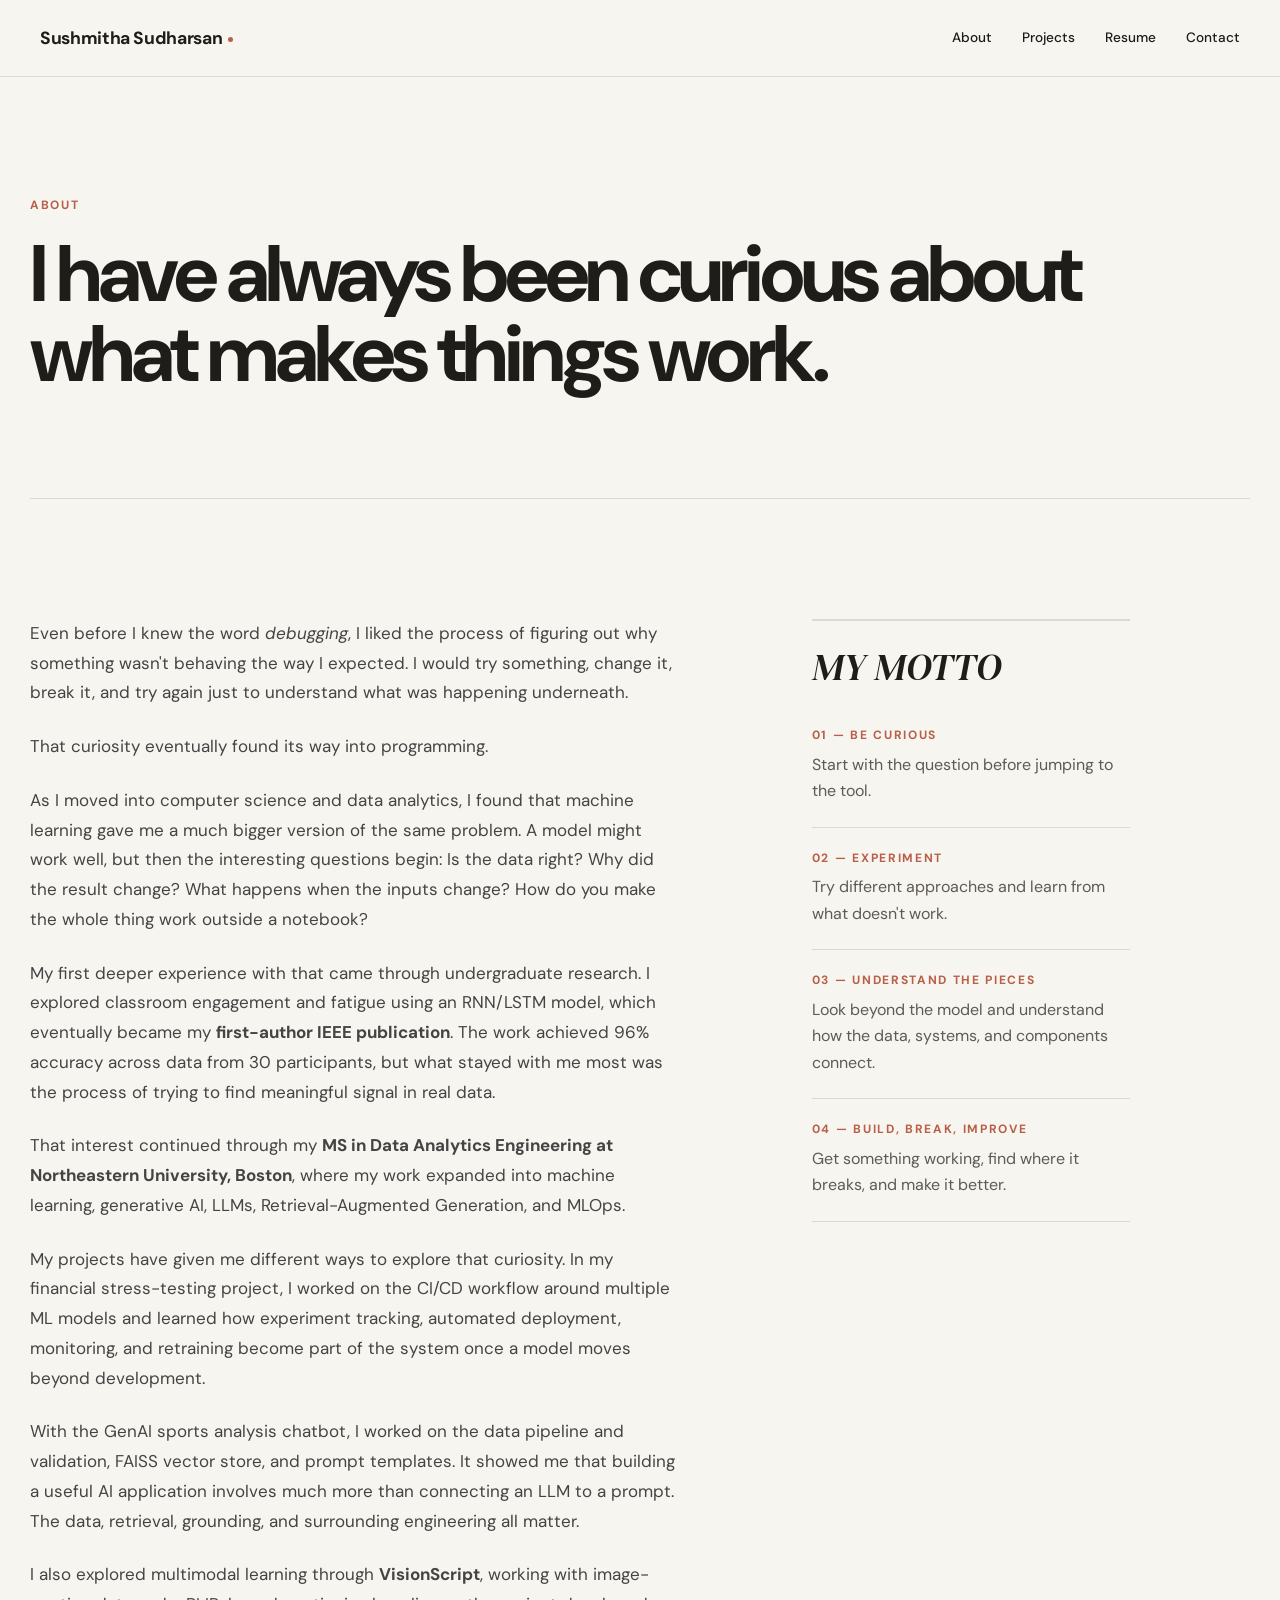
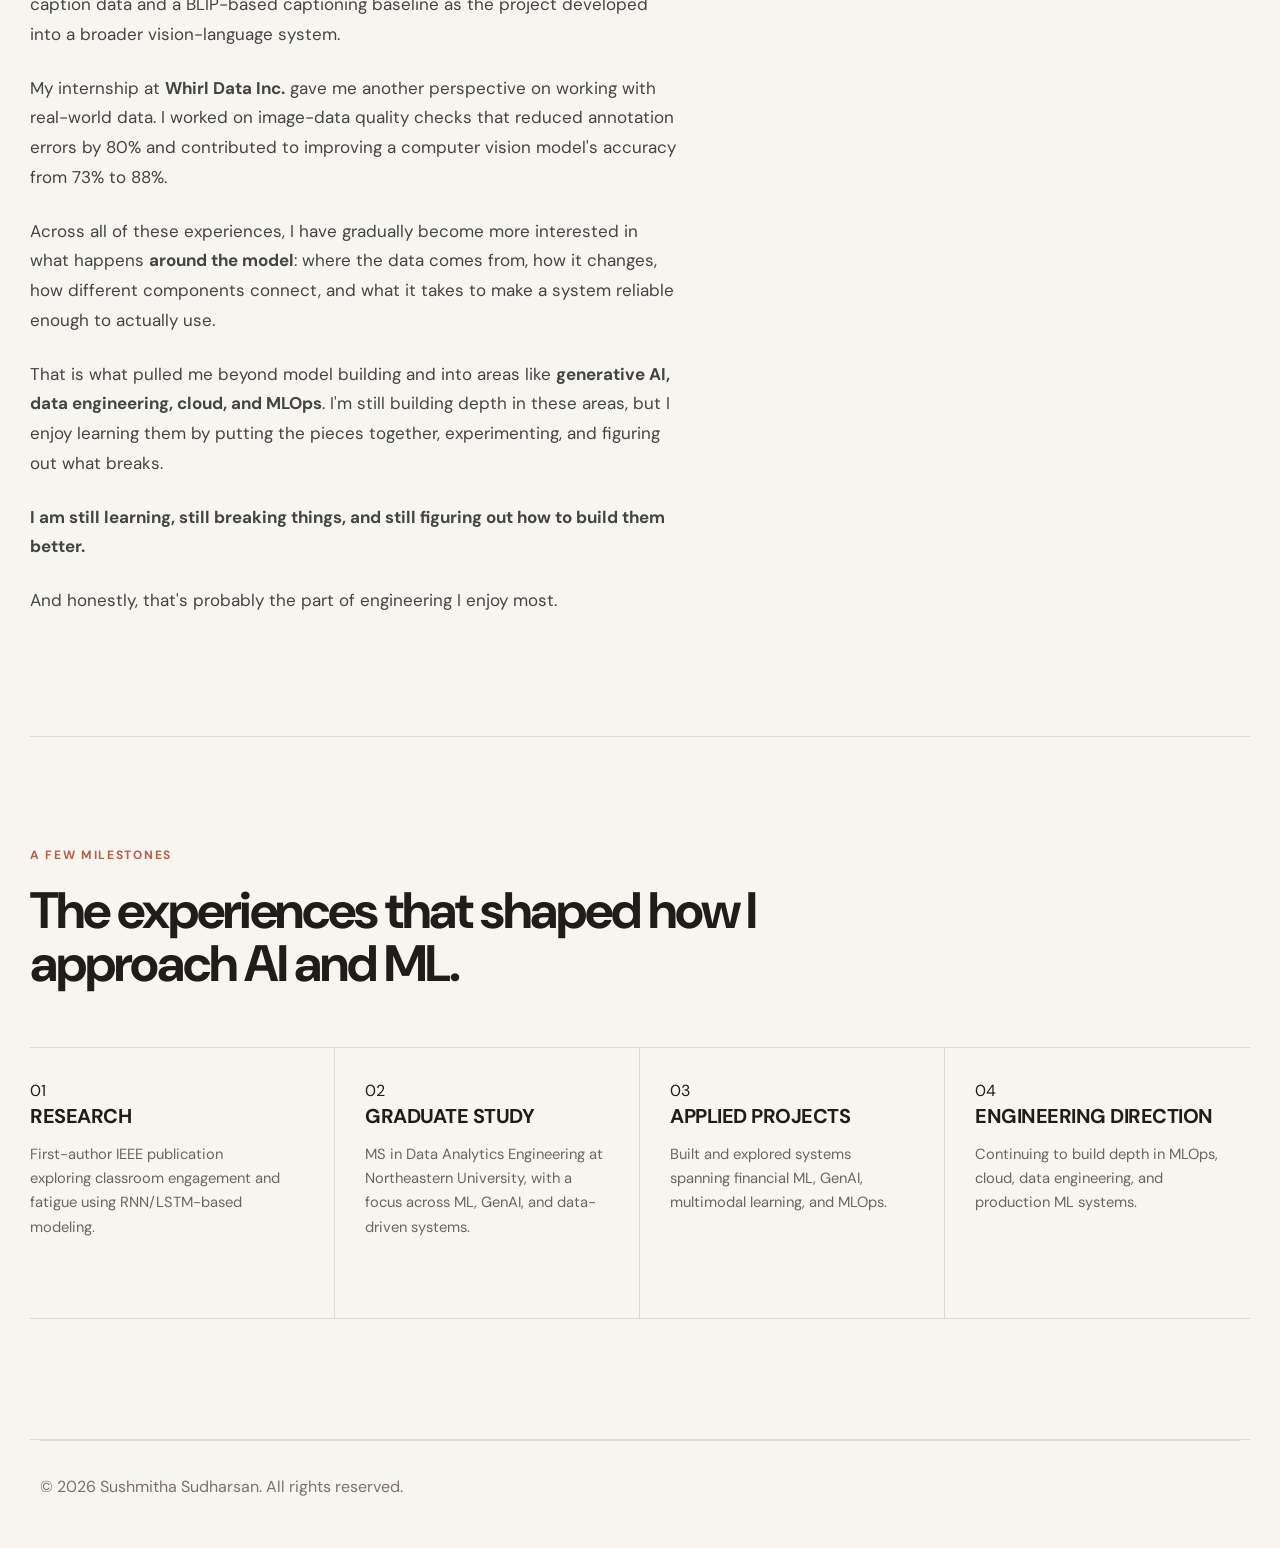
==== commit 30fccda6: "Edits" ====
--- a/about/index.html
+++ b/about/index.html
@@ -98,7 +98,7 @@
                     <p>
                         That interest continued through my
                         <strong>MS in Data Analytics Engineering at
-                        Northeastern University</strong>, where my work expanded
+                        Northeastern University, Boston</strong>, where my work expanded
                         into machine learning, generative AI, LLMs,
                         Retrieval-Augmented Generation, and MLOps.
                     </p>
--- a/css/style.css
+++ b/css/style.css
@@ -2235,16 +2235,17 @@
 
     /* ARCHITECTURE */
 
-    .architecture-step {
-        grid-template-columns: 60px 1fr;
-
-        gap: 18px;
-    }
-
-    .architecture-step p,
-    .architecture-step small {
-        grid-column: 2;
-    }
+/* ARCHITECTURE */
+
+.architecture-step {
+    grid-template-columns: 60px minmax(0, 1fr);
+    gap: 18px;
+}
+
+.architecture-step .architecture-title,
+.architecture-step .architecture-description {
+    grid-column: 2;
+}
 
 
     /* MODEL CARDS */
@@ -3601,3 +3602,92 @@
     background: transparent;
     color: #1b1b1b;
 }
+
+/* ========================================
+   BACK TO TOP
+======================================== */
+
+.back-to-top {
+    position: fixed;
+    right: 28px;
+    bottom: 28px;
+
+    width: 44px;
+    height: 44px;
+
+    display: flex;
+    align-items: center;
+    justify-content: center;
+
+    border: 1px solid #1b1b1b;
+    background: #f7f6f2;
+    color: #1b1b1b;
+
+    font-family: inherit;
+    font-size: 1.15rem;
+    line-height: 1;
+
+    cursor: pointer;
+
+    opacity: 0;
+    visibility: hidden;
+    transform: translateY(8px);
+
+    transition:
+        opacity 0.2s ease,
+        visibility 0.2s ease,
+        transform 0.2s ease,
+        background-color 0.2s ease,
+        color 0.2s ease;
+}
+
+.back-to-top.is-visible {
+    opacity: 1;
+    visibility: visible;
+    transform: translateY(0);
+}
+
+.back-to-top:hover {
+    background: #1b1b1b;
+    color: #f7f6f2;
+}
+
+.back-to-top:focus-visible {
+    outline: 2px solid #c46f52;
+    outline-offset: 4px;
+}
+
+@media (max-width: 700px) {
+    .back-to-top {
+        right: 18px;
+        bottom: 18px;
+        width: 42px;
+        height: 42px;
+    }
+}
+
+/* ========================================
+   DESKTOP PAGE WIDTH
+======================================== */
+
+@media (min-width: 701px) {
+    .page-header {
+        width: 100%;
+        max-width: none;
+    }
+
+    .page-header h1 {
+        width: 100%;
+        max-width: none;
+    }
+
+    .content-section {
+        width: 100%;
+        max-width: none;
+    }
+
+    .content-section h2 {
+        width: 100%;
+        max-width: none;
+    }
+}
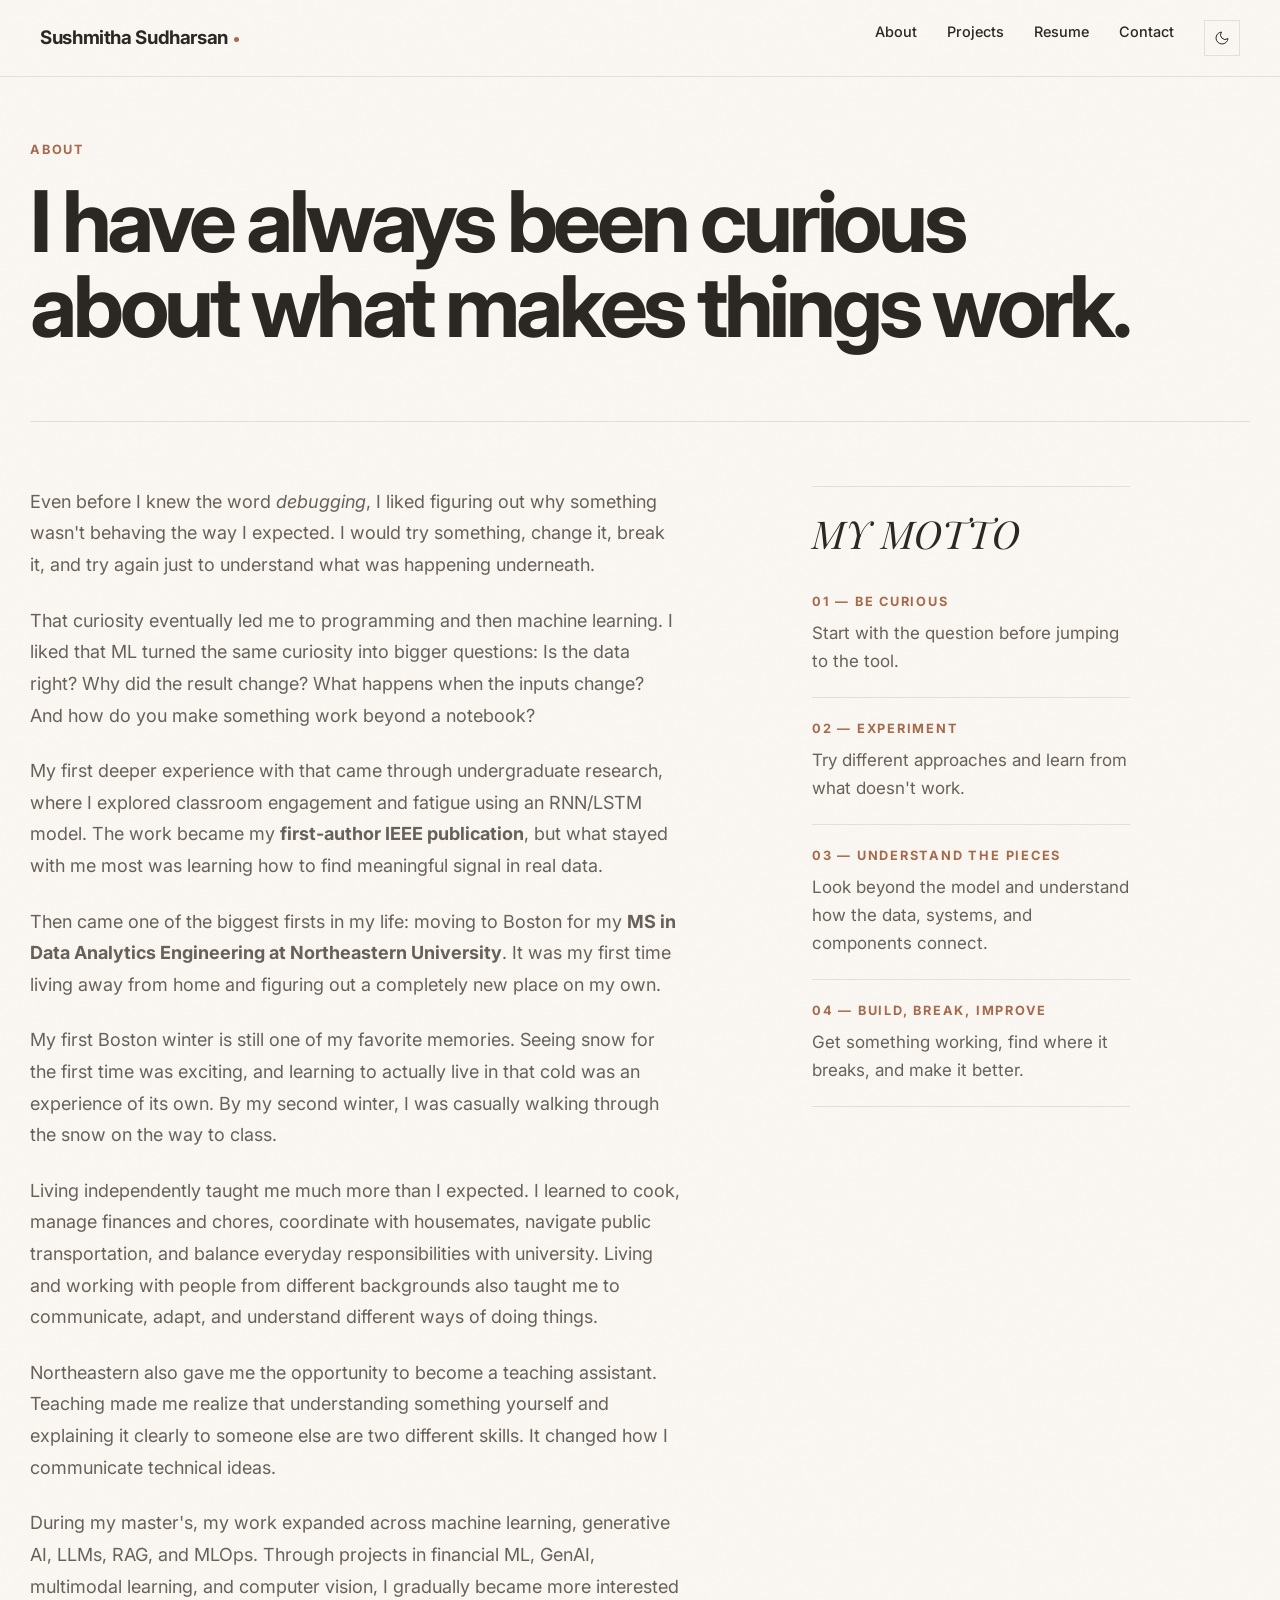
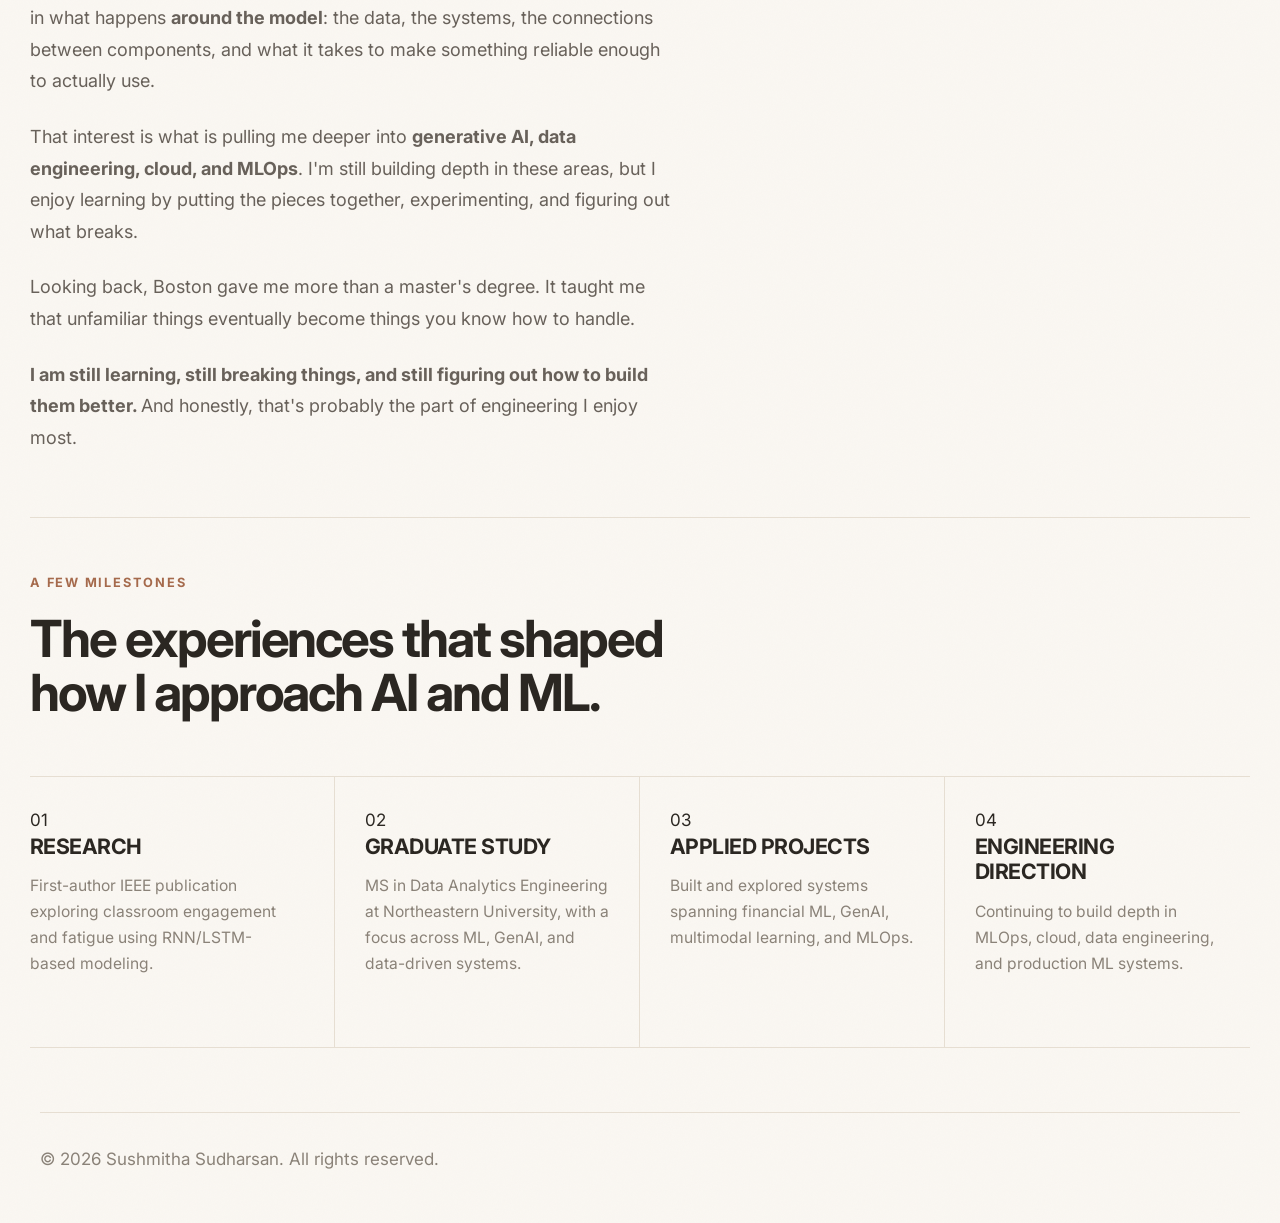
==== commit 3e5b5a7c: "Several Key Improvements and Changes" ====
--- a/about/index.html
+++ b/about/index.html
@@ -18,27 +18,33 @@
 
     <header>
         <nav>
-    <a href="../index.html" class="logo">Sushmitha Sudharsan</a>
-
-    <button
-        class="nav-toggle"
-        type="button"
-        aria-label="Open navigation menu"
-        aria-expanded="false"
-        aria-controls="site-navigation"
-    >
-        <span></span>
-        <span></span>
-        <span></span>
-    </button>
-
-    <div class="nav-links" id="site-navigation">
-        <a href="../about/index.html">About</a>
-        <a href="../projects/index.html">Projects</a>
-        <a href="../resume/index.html">Resume</a>
-        <a href="../contact/index.html">Contact</a>
-    </div>
-</nav>
+            <a href="../index.html" class="logo">Sushmitha Sudharsan</a>
+
+            <button
+                class="nav-toggle"
+                type="button"
+                aria-label="Open navigation menu"
+                aria-expanded="false"
+                aria-controls="site-navigation"
+            >
+                <span></span>
+                <span></span>
+                <span></span>
+            </button>
+
+            <div class="nav-links" id="site-navigation">
+                <a href="../about/index.html">About</a>
+                <a href="../projects/index.html">Projects</a>
+                <a href="../resume/index.html">Resume</a>
+                <a href="../contact/index.html">Contact</a>
+
+                <!-- ADD IT HERE -->
+            <button class="theme-toggle" aria-label="Toggle theme">
+                <svg class="icon-sun" viewBox="0 0 24 24" fill="none" stroke="currentColor" stroke-width="1.5"><circle cx="12" cy="12" r="4"/><path d="M12 2v2M12 20v2M4.2 4.2l1.4 1.4M18.4 18.4l1.4 1.4M2 12h2M20 12h2M4.2 19.8l1.4-1.4M18.4 5.6l1.4-1.4"/></svg>
+                <svg class="icon-moon" viewBox="0 0 24 24" fill="none" stroke="currentColor" stroke-width="1.5"><path d="M21 12.8A9 9 0 1 1 11.2 3 7 7 0 0 0 21 12.8Z"/></svg>
+            </button>
+            </div>
+        </nav>
     </header>
 
 
@@ -55,166 +61,153 @@
         </section>
 
 
-        <!-- STORY -->
-
-        <section class="about">
-            <div class="about-content">
-
-                <div class="about-main">
-
-                    <p>
-                        Even before I knew the word <em>debugging</em>, I liked
-                        the process of figuring out why something wasn't behaving
-                        the way I expected. I would try something, change it,
-                        break it, and try again just to understand what was
-                        happening underneath.
-                    </p>
-
-                    <p>
-                        That curiosity eventually found its way into programming.
-                    </p>
-
-                    <p>
-                        As I moved into computer science and data analytics,
-                        I found that machine learning gave me a much bigger
-                        version of the same problem. A model might work well,
-                        but then the interesting questions begin: Is the data
-                        right? Why did the result change? What happens when
-                        the inputs change? How do you make the whole thing
-                        work outside a notebook?
-                    </p>
-
-                    <p>
-                        My first deeper experience with that came through
-                        undergraduate research. I explored classroom engagement
-                        and fatigue using an RNN/LSTM model, which eventually
-                        became my <strong>first-author IEEE publication</strong>.
-                        The work achieved 96% accuracy across data from
-                        30 participants, but what stayed with me most was
-                        the process of trying to find meaningful signal in
-                        real data.
-                    </p>
-
-                    <p>
-                        That interest continued through my
-                        <strong>MS in Data Analytics Engineering at
-                        Northeastern University, Boston</strong>, where my work expanded
-                        into machine learning, generative AI, LLMs,
-                        Retrieval-Augmented Generation, and MLOps.
-                    </p>
-
-                    <p>
-                        My projects have given me different ways to explore
-                        that curiosity. In my financial stress-testing project,
-                        I worked on the CI/CD workflow around multiple ML models
-                        and learned how experiment tracking, automated
-                        deployment, monitoring, and retraining become part of
-                        the system once a model moves beyond development.
-                    </p>
-
-                    <p>
-                        With the GenAI sports analysis chatbot, I worked on
-                        the data pipeline and validation, FAISS vector store,
-                        and prompt templates. It showed me that building a
-                        useful AI application involves much more than connecting
-                        an LLM to a prompt. The data, retrieval, grounding,
-                        and surrounding engineering all matter.
-                    </p>
-
-                    <p>
-                        I also explored multimodal learning through
-                        <strong>VisionScript</strong>, working with image-caption
-                        data and a BLIP-based captioning baseline as the project
-                        developed into a broader vision-language system.
-                    </p>
-
-                    <p>
-                        My internship at <strong>Whirl Data Inc.</strong> gave me
-                        another perspective on working with real-world data.
-                        I worked on image-data quality checks that reduced
-                        annotation errors by 80% and contributed to improving
-                        a computer vision model's accuracy from 73% to 88%.
-                    </p>
-
-                    <p>
-                        Across all of these experiences, I have gradually become
-                        more interested in what happens <strong>around the
-                        model</strong>: where the data comes from, how it changes,
-                        how different components connect, and what it takes to
-                        make a system reliable enough to actually use.
-                    </p>
-
-                    <p>
-                        That is what pulled me beyond model building and into
-                        areas like <strong>generative AI, data engineering,
-                        cloud, and MLOps</strong>. I'm still building depth in
-                        these areas, but I enjoy learning them by putting the
-                        pieces together, experimenting, and figuring out what
-                        breaks.
-                    </p>
-
-                    <p>
-                        <strong>
-                            I am still learning, still breaking things,
-                            and still figuring out how to build them better.
-                        </strong>
-                    </p>
-
-                    <p>
-                        And honestly, that's probably the part of engineering
-                        I enjoy most.
-                    </p>
-
-                </div>
-
-
-                <!-- HOW I WORK -->
-
-                <div class="about-side">
-<div class="about-side">
-
-    <div class="about-motto">
-        <span>MY MOTTO</span>
+      <!-- STORY -->
+
+<section class="about">
+    <div class="about-content">
+
+        <div class="about-main">
+
+            <p>
+                Even before I knew the word <em>debugging</em>, I liked
+                figuring out why something wasn't behaving the way I expected.
+                I would try something, change it, break it, and try again
+                just to understand what was happening underneath.
+            </p>
+
+            <p>
+                That curiosity eventually led me to programming and then
+                machine learning. I liked that ML turned the same curiosity
+                into bigger questions: Is the data right? Why did the result
+                change? What happens when the inputs change? And how do you
+                make something work beyond a notebook?
+            </p>
+
+            <p>
+                My first deeper experience with that came through undergraduate
+                research, where I explored classroom engagement and fatigue
+                using an RNN/LSTM model. The work became my
+                <strong>first-author IEEE publication</strong>, but what stayed
+                with me most was learning how to find meaningful signal in
+                real data.
+            </p>
+
+            <p>
+                Then came one of the biggest firsts in my life: moving to
+                Boston for my <strong>MS in Data Analytics Engineering at
+                Northeastern University</strong>. It was my first time living
+                away from home and figuring out a completely new place on my
+                own.
+            </p>
+
+            <p>
+                My first Boston winter is still one of my favorite memories.
+                Seeing snow for the first time was exciting, and learning to
+                actually live in that cold was an experience of its own.
+                By my second winter, I was casually walking through the snow
+                on the way to class.
+            </p>
+
+            <p>
+                Living independently taught me much more than I expected.
+                I learned to cook, manage finances and chores, coordinate
+                with housemates, navigate public transportation, and balance
+                everyday responsibilities with university. Living and working
+                with people from different backgrounds also taught me to
+                communicate, adapt, and understand different ways of doing
+                things.
+            </p>
+
+            <p>
+                Northeastern also gave me the opportunity to become a teaching
+                assistant. Teaching made me realize that understanding
+                something yourself and explaining it clearly to someone else
+                are two different skills. It changed how I communicate
+                technical ideas.
+            </p>
+
+            <p>
+                During my master's, my work expanded across machine learning,
+                generative AI, LLMs, RAG, and MLOps. Through projects in
+                financial ML, GenAI, multimodal learning, and computer vision,
+                I gradually became more interested in what happens
+                <strong>around the model</strong>: the data, the systems,
+                the connections between components, and what it takes to
+                make something reliable enough to actually use.
+            </p>
+
+            <p>
+                That interest is what is pulling me deeper into
+                <strong>generative AI, data engineering, cloud, and MLOps</strong>.
+                I'm still building depth in these areas, but I enjoy learning
+                by putting the pieces together, experimenting, and figuring
+                out what breaks.
+            </p>
+
+            <p>
+                Looking back, Boston gave me more than a master's degree.
+                It taught me that unfamiliar things eventually become things
+                you know how to handle.
+            </p>
+
+            <p>
+                <strong>
+                    I am still learning, still breaking things,
+                    and still figuring out how to build them better.
+                </strong>
+                And honestly, that's probably the part of engineering
+                I enjoy most.
+            </p>
+
+        </div>
+
+
+        <!-- HOW I WORK -->
+
+        <div class="about-side">
+
+            <div class="about-motto">
+                <span>MY MOTTO</span>
+            </div>
+
+            <div class="about-detail">
+                <span>01 — BE CURIOUS</span>
+                <p>
+                    Start with the question before jumping to the tool.
+                </p>
+            </div>
+
+            <div class="about-detail">
+                <span>02 — EXPERIMENT</span>
+                <p>
+                    Try different approaches and learn from what
+                    doesn't work.
+                </p>
+            </div>
+
+            <div class="about-detail">
+                <span>03 — UNDERSTAND THE PIECES</span>
+                <p>
+                    Look beyond the model and understand how the data,
+                    systems, and components connect.
+                </p>
+            </div>
+
+            <div class="about-detail">
+                <span>04 — BUILD, BREAK, IMPROVE</span>
+                <p>
+                    Get something working, find where it breaks,
+                    and make it better.
+                </p>
+            </div>
+
+        </div>
+
     </div>
-
-    <div class="about-detail">
-        <span>01 — BE CURIOUS</span>
-        <p>
-            Start with the question before jumping to the tool.
-        </p>
-    </div>
-
-    <div class="about-detail">
-        <span>02 — EXPERIMENT</span>
-        <p>
-            Try different approaches and learn from what
-            doesn't work.
-        </p>
-    </div>
-
-    <div class="about-detail">
-        <span>03 — UNDERSTAND THE PIECES</span>
-        <p>
-            Look beyond the model and understand how the data,
-            systems, and components connect.
-        </p>
-    </div>
-
-    <div class="about-detail">
-        <span>04 — BUILD, BREAK, IMPROVE</span>
-        <p>
-            Get something working, find where it breaks,
-            and make it better.
-        </p>
-    </div>
-
-</div>
-
-            </div>
-        </section>
-
-
-        <!-- EDUCATION / RESEARCH -->
+</section>
+
+
+        <!-- MILESTONES -->
 
         <section class="focus">
             <div class="section-heading">
@@ -282,6 +275,7 @@
         <p>© 2026 Sushmitha Sudharsan. All rights reserved.</p>
     </footer>
 
+
     <script src="../js/script.js"></script>
 
 </body>
--- a/css/style.css
+++ b/css/style.css
@@ -1,4 +1,98 @@
-@import url("https://fonts.googleapis.com/css2?family=DM+Sans:wght@400;500;600;700&family=DM+Serif+Display:ital@0;1&display=swap");
+@import url("https://fonts.googleapis.com/css2?family=Inter:wght@400;500;600;700;800&family=Playfair+Display:ital,wght@0,400..700;1,400..700&display=swap");
+
+/* ========================================
+   DESIGN TOKENS
+   Single source of truth for color + type.
+   Everything else in this file should pull
+   from these variables rather than hardcoding
+   new hex values or fonts.
+======================================== */
+
+:root {
+    /* color — warm, soft neutrals with a single muted clay accent */
+    --color-bg: #faf7f2;
+    --color-surface: #fffcf7;
+    --color-text: #2b2722;
+    --color-text-secondary: #68615a;
+    --color-text-muted: #8a8278;
+    --color-border: #e6ded2;
+    --color-border-strong: #cdc0ae;
+    --color-accent: #a56a4c;
+    --color-on-accent: #ffffff;
+
+    /* type */
+    --font-sans: "Inter", -apple-system, "Segoe UI", system-ui, sans-serif;
+    --font-serif: "Playfair Display", "Iowan Old Style", serif;
+}
+
+/* Dark palette — applies automatically by OS preference, unless the
+   visitor has explicitly picked a theme with the toggle (data-theme) */
+@media (prefers-color-scheme: dark) {
+    :root:not([data-theme="light"]) {
+        --color-bg: #1c1a17;
+        --color-surface: #252219;
+        --color-text: #f1ece3;
+        --color-text-secondary: #c7beb0;
+        --color-text-muted: #948a7b;
+        --color-border: #3a352b;
+        --color-border-strong: #4d473a;
+        --color-accent: #d98a63;
+        --color-on-accent: #1c1a17;
+    }
+}
+
+:root[data-theme="dark"] {
+    --color-bg: #1c1a17;
+    --color-surface: #252219;
+    --color-text: #f1ece3;
+    --color-text-secondary: #c7beb0;
+    --color-text-muted: #948a7b;
+    --color-border: #3a352b;
+    --color-border-strong: #4d473a;
+    --color-accent: #d98a63;
+    --color-on-accent: #1c1a17;
+}
+
+/* Manual override via the toggle (sets data-theme on <html>).
+   Takes precedence over the system preference above either way. */
+
+html[data-theme="dark"] {
+    --color-bg: #1c1a17;
+    --color-surface: #252219;
+    --color-text: #f1ece3;
+    --color-text-secondary: #c7beb0;
+    --color-text-muted: #948a7b;
+    --color-border: #3a352b;
+    --color-border-strong: #4d473a;
+    --color-accent: #d98a63;
+    --color-on-accent: #1c1a17;
+}
+
+html[data-theme="light"] {
+    --color-bg: #faf7f2;
+    --color-surface: #fffcf7;
+    --color-text: #2b2722;
+    --color-text-secondary: #68615a;
+    --color-text-muted: #8a8278;
+    --color-border: #e6ded2;
+    --color-border-strong: #cdc0ae;
+    --color-accent: #a56a4c;
+    --color-on-accent: #ffffff;
+}
+
+/* theme changes should feel smooth, not like a flash */
+body,
+.button,
+.button-primary,
+.project-card,
+.project-page-card,
+.certification-card,
+.back-to-top {
+    transition:
+        background-color 0.25s ease,
+        color 0.25s ease,
+        border-color 0.25s ease;
+}
 
 /* ========================================
    BASE
@@ -9,15 +103,22 @@
 }
 
 html {
+    font-size: 17px;
     scroll-behavior: smooth;
 }
 
 body {
     margin: 0;
-    background: #f7f5f0;
-    color: #1f1d1a;
-    font-family: "DM Sans", "Helvetica Neue", Arial, sans-serif;
+    background-color: var(--color-bg);
+    background-image: url("data:image/svg+xml,%3Csvg xmlns='http://www.w3.org/2000/svg' width='180' height='180'%3E%3Cfilter id='n'%3E%3CfeTurbulence type='fractalNoise' baseFrequency='0.85' numOctaves='2' stitchTiles='stitch'/%3E%3C/filter%3E%3Crect width='100%25' height='100%25' filter='url(%23n)' opacity='0.025'/%3E%3C/svg%3E");
+    color: var(--color-text);
+    font-family: var(--font-sans);
+    font-size: 1rem;
     line-height: 1.6;
+
+    -webkit-font-smoothing: antialiased;
+    -moz-osx-font-smoothing: grayscale;
+    text-rendering: optimizeLegibility;
 }
 
 a {
@@ -32,13 +133,18 @@
     margin-top: 0;
 }
 
+h1,
+h2 {
+    text-wrap: balance;
+}
+
 
 /* ========================================
    NAVIGATION
 ======================================== */
 
 header {
-    border-bottom: 1px solid #ded8d0;
+    border-bottom: 1px solid var(--color-border);
 }
 
 nav {
@@ -51,31 +157,78 @@
     justify-content: space-between;
 }
 
+/* ========================================
+   THEME TOGGLE
+   Drop a <button class="theme-toggle" aria-label="Toggle theme">
+   in the nav. Needs a small JS snippet to set
+   document.documentElement.dataset.theme — see notes.
+======================================== */
+
+.theme-toggle {
+    appearance: none;
+    -webkit-appearance: none;
+    box-sizing: border-box;
+
+    display: inline-flex;
+    align-items: center;
+    justify-content: center;
+
+    width: 36px;
+    height: 36px;
+
+    border: 1px solid var(--color-border);
+    border-radius: 0;
+    background: transparent;
+    color: var(--color-text);
+
+    cursor: pointer;
+
+    transition:
+        border-color 0.2s ease,
+        color 0.2s ease,
+        transform 0.2s ease;
+}
+
+.theme-toggle:hover {
+    border-color: var(--color-accent);
+    color: var(--color-accent);
+    transform: translateY(-1px);
+}
+
+.theme-toggle:focus-visible {
+    outline: 2px solid var(--color-accent);
+    outline-offset: 3px;
+}
+
+.theme-toggle svg {
+    width: 16px;
+    height: 16px;
+    display: block;
+}
+
+/* show only the icon matching the current theme */
+.theme-toggle .icon-moon { display: block; }
+.theme-toggle .icon-sun { display: none; }
+
+:root[data-theme="dark"] .theme-toggle .icon-moon { display: none; }
+:root[data-theme="dark"] .theme-toggle .icon-sun { display: block; }
+
+@media (prefers-color-scheme: dark) {
+    :root:not([data-theme="light"]) .theme-toggle .icon-moon { display: none; }
+    :root:not([data-theme="light"]) .theme-toggle .icon-sun { display: block; }
+}
+
 .logo {
     font-size: 1.1rem;
     font-weight: 700;
     letter-spacing: -0.02em;
 }
 
-.nav-links {
-    display: flex;
-    gap: 32px;
-}
-
-.nav-links a {
-    font-size: 0.95rem;
-    color: #5f5a55;
-    transition: color 0.2s ease;
-}
-
-.nav-links a:hover {
-    color: #1f1d1a;
-}
-
-
-/* ========================================
-   GENERAL LAYOUT
-======================================== */
+
+/* .nav-links / .nav-links a styling lives in the
+   NAVIGATION HOVER section further down — it was being
+   redeclared here too and silently overridden there */
+
 
 main {
     width: min(1280px, calc(100% - 60px));
@@ -83,7 +236,7 @@
 }
 
 section {
-    padding: 96px 0;
+    padding: 64px 0;
 }
 
 
@@ -92,7 +245,7 @@
 ======================================== */
 
 .hero {
-    min-height: 620px;
+    min-height: 540px;
 
     display: flex;
     flex-direction: column;
@@ -109,7 +262,7 @@
     letter-spacing: 0.12em;
     text-transform: uppercase;
 
-    color: #6c655f;
+    color: var(--color-text-muted);
 }
 
 .hero h1 {
@@ -130,7 +283,7 @@
     margin-bottom: 36px;
 
     font-size: 1.2rem;
-    color: #5f5a55;
+    color: var(--color-text-secondary);
 }
 
 
@@ -153,7 +306,7 @@
 
     padding: 12px 0;
 
-    border-bottom: 1px solid #1f1d1a;
+    border-bottom: 1px solid var(--color-text);
 
     font-size: 0.95rem;
     font-weight: 600;
@@ -161,7 +314,7 @@
 
 .hero-actions a:first-child {
     padding: 12px 20px;
-    border: 1px solid #1f1d1a;
+    border: 1px solid var(--color-text);
 }
 
 .hero-actions a:hover,
@@ -185,7 +338,7 @@
     letter-spacing: 0.14em;
     text-transform: uppercase;
 
-    color: #7b7169;
+    color: var(--color-text-muted);
 }
 
 
@@ -194,10 +347,9 @@
 ======================================== */
 
 .focus {
-    padding: 110px 0 120px;
-
-    border-top: 1px solid #ded8d0;
-    border-bottom: 1px solid #ded8d0;
+    padding: 56px 0 64px;
+
+    border-top: 1px solid var(--color-border);
 }
 
 .focus-intro {
@@ -222,7 +374,7 @@
     max-width: 700px;
     margin: 0;
 
-    color: #5f5a55;
+    color: var(--color-text-secondary);
     font-size: 1.05rem;
     line-height: 1.7;
 }
@@ -231,15 +383,15 @@
     display: grid;
     grid-template-columns: repeat(4, 1fr);
 
-    border-top: 1px solid #ded8d0;
-    border-bottom: 1px solid #ded8d0;
+    border-top: 1px solid var(--color-border);
+    border-bottom: 1px solid var(--color-border);
 }
 
 .focus-item {
     min-height: 270px;
     padding: 30px 30px 34px 0;
 
-    border-right: 1px solid #ded8d0;
+    border-right: 1px solid var(--color-border);
 }
 
 .focus-item:not(:first-child) {
@@ -257,7 +409,7 @@
     font-size: 0.75rem;
     font-weight: 700;
     letter-spacing: 0.08em;
-    color: #7b7169;
+    color: var(--color-text-muted);
 }
 
 .focus-item h3 {
@@ -274,7 +426,7 @@
 
     font-size: 0.92rem;
     line-height: 1.65;
-    color: #6c655f;
+    color: var(--color-text-muted);
 }
 
 
@@ -282,10 +434,8 @@
    SECTION HEADINGS
 ======================================== */
 
-.section-heading {
-    max-width: 720px;
-    margin-bottom: 48px;
-}
+/* base max-width/margin for .section-heading is set below,
+   under PROJECTS — this selector was redefined twice before */
 
 .section-heading h2,
 .about h2,
@@ -303,7 +453,7 @@
 .resume p,
 .contact p {
     max-width: 650px;
-    color: #5f5a55;
+    color: var(--color-text-secondary);
     font-size: 1.05rem;
 }
 
@@ -313,7 +463,9 @@
 ======================================== */
 
 .projects {
-    padding: 120px 0;
+    padding: 64px 0;
+
+    border-top: 1px solid var(--color-border);
 }
 
 .section-heading {
@@ -333,7 +485,7 @@
     max-width: 650px;
     margin: 0;
 
-    color: #5f5a55;
+    color: var(--color-text-secondary);
     font-size: 1.05rem;
 }
 
@@ -342,58 +494,63 @@
 
 .project-grid {
     display: grid;
-    grid-template-columns: repeat(2, 1fr);
+    grid-template-columns: repeat(2, minmax(0, 1fr));
     gap: 24px;
 }
 
 .project-card {
-    min-height: 380px;
-    padding: 32px;
-
-    border: 1px solid #ddd7ce;
-    background: #fffdf9;
+    min-height: 340px;
+    padding: 28px;
+
+    border: 1px solid var(--color-border);
+    background: var(--color-surface);
 
     display: flex;
     flex-direction: column;
-}
-
-.project-number {
-    margin-bottom: 56px;
-
-    font-size: 0.75rem;
-    font-weight: 700;
-    letter-spacing: 0.08em;
-    color: #7b7169;
-}
+
+    transition:
+        transform 0.25s ease,
+        border-color 0.25s ease,
+        box-shadow 0.25s ease;
+}
+
+.project-card:hover {
+    transform: translateY(-4px);
+    border-color: var(--color-accent);
+    box-shadow: 0 10px 28px -16px color-mix(in srgb, var(--color-text) 35%, transparent);
+}
+
+/* .project-number base rule lives further down (it was
+   declared twice with conflicting font-size values before) */
 
 .project-card h3 {
-    max-width: 520px;
-    margin-bottom: 16px;
-
-    font-size: 1.7rem;
+    max-width: none;
+    margin-bottom: 14px;
+
+    font-size: 1.45rem;
     line-height: 1.15;
     letter-spacing: -0.03em;
 }
 
 .project-card p {
-    max-width: 520px;
-    margin-bottom: 24px;
-
-    color: #5f5a55;
+    max-width: none;
+    margin-bottom: 20px;
+
+    color: var(--color-text-secondary);
 }
 
 .project-tech {
     margin-top: auto !important;
-    margin-bottom: 24px !important;
+    margin-bottom: 20px !important;
 
     font-size: 0.82rem;
-    color: #7b7169 !important;
+    color: var(--color-text-muted) !important;
 }
 
 .project-card a {
     width: fit-content;
 
-    border-bottom: 1px solid #1f1d1a;
+    border-bottom: 1px solid var(--color-text);
 
     font-size: 0.9rem;
     font-weight: 600;
@@ -401,6 +558,12 @@
 
 .project-card a:hover {
     opacity: 0.65;
+}
+
+@media (max-width: 900px) {
+    .project-grid {
+        grid-template-columns: 1fr;
+    }
 }
 
 
@@ -420,7 +583,7 @@
 
     padding: 13px 24px;
 
-    border: 1px solid #1f1d1a;
+    border: 1px solid var(--color-text);
 
     font-size: 0.95rem;
     font-weight: 600;
@@ -431,8 +594,8 @@
 }
 
 .projects-footer a:hover {
-    background: #1f1d1a;
-    color: #f7f5f0;
+    background: var(--color-text);
+    color: var(--color-bg);
 }
 
 
@@ -441,12 +604,13 @@
 ======================================== */
 
 .skills {
-    padding: 120px 0;
-    border-top: 1px solid #ded8d0;
+    padding: 64px 0;
+
+    border-top: 1px solid var(--color-border);
 }
 
 .skills-list {
-    border-top: 1px solid #ded8d0;
+    border-top: 1px solid var(--color-border);
 }
 
 .skill-group {
@@ -456,7 +620,7 @@
 
     padding: 28px 0;
 
-    border-bottom: 1px solid #ded8d0;
+    border-bottom: 1px solid var(--color-border);
 }
 
 .skill-group h3 {
@@ -471,7 +635,7 @@
     max-width: 720px;
     margin: 0;
 
-    color: #5f5a55;
+    color: var(--color-text-secondary);
     font-size: 1rem;
 }
 
@@ -481,7 +645,7 @@
 }
 
 .skill-group-exploring h3 {
-    color: #6c655f;
+    color: var(--color-text-muted);
 }
 
 @media (max-width: 700px) {
@@ -503,8 +667,9 @@
 ======================================== */
 
 .about {
-    padding: 120px 0;
-    border-top: 1px solid #ded8d0;
+    padding: 64px 0;
+
+    border-top: 1px solid var(--color-border);
 }
 
 .about-content {
@@ -522,7 +687,7 @@
 .about-main p {
     margin: 0 0 24px;
 
-    color: #5f5a55;
+    color: var(--color-text-secondary);
     font-size: 1.08rem;
     line-height: 1.75;
 }
@@ -532,13 +697,13 @@
 }
 
 .about-side {
-    border-top: 1px solid #ded8d0;
+    border-top: 1px solid var(--color-border);
 }
 
 .about-detail {
     padding: 22px 0;
 
-    border-bottom: 1px solid #ded8d0;
+    border-bottom: 1px solid var(--color-border);
 }
 
 .about-detail span {
@@ -549,13 +714,13 @@
     font-weight: 700;
     letter-spacing: 0.12em;
 
-    color: #7b7169;
+    color: var(--color-text-muted);
 }
 
 .about-detail p {
     margin: 0;
 
-    color: #5f5a55;
+    color: var(--color-text-secondary);
     font-size: 0.92rem;
     line-height: 1.6;
 }
@@ -566,12 +731,13 @@
 ======================================== */
 
 .certifications {
-    padding: 120px 0;
-    border-top: 1px solid #ded8d0;
+    padding: 64px 0;
+
+    border-top: 1px solid var(--color-border);
 }
 
 .certification-list {
-    border-top: 1px solid #ded8d0;
+    border-top: 1px solid var(--color-border);
 }
 
 .certification-card {
@@ -581,14 +747,14 @@
 
     padding: 36px 0;
 
-    border-bottom: 1px solid #ded8d0;
+    border-bottom: 1px solid var(--color-border);
 }
 
 .certification-number {
     font-size: 0.75rem;
     font-weight: 700;
     letter-spacing: 0.08em;
-    color: #7b7169;
+    color: var(--color-text-muted);
 }
 
 .certification-content {
@@ -598,11 +764,11 @@
 .certification-status {
     margin: 0 0 12px;
 
-    font-size: 0.7rem !important;
+    font-size: 0.75rem !important;
     font-weight: 700;
     letter-spacing: 0.12em;
 
-    color: #7b7169 !important;
+    color: var(--color-text-muted) !important;
 }
 
 .certification-content h3 {
@@ -628,11 +794,11 @@
     margin: 0 !important;
 
     font-size: 0.82rem !important;
-    color: #7b7169 !important;
+    color: var(--color-text-muted) !important;
 }
 
 .certification-id span {
-    color: #5f5a55;
+    color: var(--color-text-secondary);
 }
 
 .certification-current h3 {
@@ -645,7 +811,7 @@
 ======================================== */
 
 .page-header {
-    padding: 120px 0 80px;
+    padding: 64px 0 48px;
     max-width: 800px;
 }
 
@@ -661,7 +827,7 @@
     max-width: 650px;
 
     font-size: 1.15rem;
-    color: #5f5a55;
+    color: var(--color-text-secondary);
 }
 
 
@@ -671,9 +837,9 @@
 
 .content-section {
     max-width: 800px;
-    padding: 72px 0;
-
-    border-top: 1px solid #ded8d0;
+    padding: 56px 0;
+
+    border-top: 1px solid var(--color-border);
 }
 
 .content-section h2 {
@@ -688,7 +854,7 @@
     max-width: 700px;
     margin-bottom: 24px;
 
-    color: #5f5a55;
+    color: var(--color-text-secondary);
 }
 
 
@@ -697,8 +863,9 @@
 ======================================== */
 
 .resume {
-    padding: 120px 0;
-    border-top: 1px solid #ded8d0;
+    padding: 64px 0;
+
+    border-top: 1px solid var(--color-border);
 }
 
 .resume-action {
@@ -710,7 +877,7 @@
 
     padding: 13px 24px;
 
-    border: 1px solid #1f1d1a;
+    border: 1px solid var(--color-text);
 
     font-size: 0.95rem;
     font-weight: 600;
@@ -721,8 +888,8 @@
 }
 
 .resume-action a:hover {
-    background: #1f1d1a;
-    color: #f7f5f0;
+    background: var(--color-text);
+    color: var(--color-bg);
 }
 
 
@@ -731,8 +898,9 @@
 ======================================== */
 
 .contact {
-    padding: 120px 0;
-    border-top: 1px solid #ded8d0;
+    padding: 64px 0;
+
+    border-top: 1px solid var(--color-border);
 }
 
 .contact-links {
@@ -746,7 +914,7 @@
 .contact-links a {
     padding-bottom: 4px;
 
-    border-bottom: 1px solid #1f1d1a;
+    border-bottom: 1px solid var(--color-text);
 
     font-size: 0.95rem;
     font-weight: 600;
@@ -767,9 +935,9 @@
 
     padding: 32px 0;
 
-    border-top: 1px solid #ded8d0;
-
-    color: #7b7169;
+    border-top: 1px solid var(--color-border);
+
+    color: var(--color-text-muted);
     font-size: 0.85rem;
 }
 
@@ -791,7 +959,7 @@
 }
 
 .footer-links a:hover {
-    color: #1f1d1a;
+    color: var(--color-text);
 }
 
 
@@ -800,31 +968,17 @@
 ======================================== */
 
 .projects-page {
-    padding: 20px 0 120px;
-}
-
-.project-page-card {
-    display: grid;
-    grid-template-columns: 120px 1fr;
-
-    padding: 56px 0;
-
-    border-top: 1px solid #ded8d0;
-}
-
-.project-page-card:last-child {
-    border-bottom: 1px solid #ded8d0;
-}
+    padding: 20px 0 64px;
+}
+
+/* .project-page-card base rule lives under PROJECT LIST below
+   (it was declared twice with conflicting values before) */
 
 .project-page-number {
     font-size: 0.75rem;
     font-weight: 700;
     letter-spacing: 0.08em;
-    color: #7b7169;
-}
-
-.project-page-content {
-    max-width: 820px;
+    color: var(--color-text-muted);
 }
 
 .project-category {
@@ -836,7 +990,7 @@
 
     text-transform: uppercase;
 
-    color: #7b7169 !important;
+    color: var(--color-text-muted) !important;
 }
 
 .project-page-content h2 {
@@ -852,7 +1006,7 @@
     max-width: 700px;
     margin-bottom: 28px;
 
-    color: #5f5a55;
+    color: var(--color-text-secondary);
     font-size: 1.05rem;
     line-height: 1.7;
 }
@@ -861,7 +1015,7 @@
     margin-bottom: 28px !important;
 
     font-size: 0.85rem !important;
-    color: #7b7169 !important;
+    color: var(--color-text-muted) !important;
 }
 
 .project-page-content a {
@@ -869,7 +1023,7 @@
 
     padding-bottom: 4px;
 
-    border-bottom: 1px solid #1f1d1a;
+    border-bottom: 1px solid var(--color-text);
 
     font-size: 0.9rem;
     font-weight: 600;
@@ -889,10 +1043,10 @@
     align-items: flex-end;
     gap: 24px;
 
-    margin-bottom: 80px;
+    margin-bottom: 48px;
     padding-bottom: 32px;
 
-    border-bottom: 1px solid #ded8d0;
+    border-bottom: 1px solid var(--color-border);
 }
 
 .filter-group {
@@ -907,7 +1061,7 @@
     letter-spacing: 0.1em;
     text-transform: uppercase;
 
-    color: #7b7169;
+    color: var(--color-text-muted);
 }
 
 .filter-group select {
@@ -915,11 +1069,11 @@
 
     padding: 12px 40px 12px 14px;
 
-    border: 1px solid #c7beb5;
+    border: 1px solid var(--color-border-strong);
     border-radius: 0;
 
-    background: #fffdf9;
-    color: #1f1d1a;
+    background: var(--color-surface);
+    color: var(--color-text);
 
     font-family: inherit;
     font-size: 0.9rem;
@@ -928,7 +1082,7 @@
 }
 
 .filter-group select:focus {
-    outline: 2px solid #1f1d1a;
+    outline: 2px solid var(--color-text);
     outline-offset: 2px;
 }
 
@@ -938,7 +1092,7 @@
 ======================================== */
 
 .project-list {
-    border-top: 1px solid #ded8d0;
+    border-top: 1px solid var(--color-border);
 }
 
 .project-page-card {
@@ -948,7 +1102,8 @@
 
     padding: 48px 0;
 
-    border-bottom: 1px solid #ded8d0;
+    border-top: 1px solid var(--color-border);
+    border-bottom: 1px solid var(--color-border);
 }
 
 .project-page-card.is-hidden {
@@ -956,10 +1111,12 @@
 }
 
 .project-number {
+    margin-bottom: 44px;
+
     font-size: 0.8rem;
     font-weight: 700;
-
-    color: #7b7169;
+    letter-spacing: 0.08em;
+    color: var(--color-text-muted);
 }
 
 .project-page-content {
@@ -975,7 +1132,7 @@
     letter-spacing: 0.08em;
     text-transform: uppercase;
 
-    color: #7b7169;
+    color: var(--color-text-muted);
 }
 
 .project-page-content h3 {
@@ -991,7 +1148,7 @@
 
     margin-bottom: 24px;
 
-    color: #5f5a55;
+    color: var(--color-text-secondary);
 }
 
 .project-links {
@@ -1005,7 +1162,7 @@
 
     padding-bottom: 4px;
 
-    border-bottom: 1px solid #1f1d1a;
+    border-bottom: 1px solid var(--color-text);
 
     font-size: 0.9rem;
     font-weight: 600;
@@ -1025,12 +1182,14 @@
 ======================================== */
 
 .project-detail-hero {
-    padding: 120px 0 100px;
-    max-width: 1050px;
+    width: 100%;
+    padding: 64px 0 56px;
+    max-width: none;
 }
 
 .project-detail-hero h1 {
-    max-width: 1000px;
+    width: 100%;
+    max-width: 1200px;
     margin-bottom: 30px;
 
     font-size: clamp(3.2rem, 7vw, 6.2rem);
@@ -1039,12 +1198,12 @@
 }
 
 .project-detail-intro {
-    max-width: 760px;
+    max-width: 900px;
     margin-bottom: 56px;
 
     font-size: 1.3rem;
     line-height: 1.65;
-    color: #5f5a55;
+    color: var(--color-text-secondary);
 }
 
 .project-meta {
@@ -1053,16 +1212,16 @@
     grid-template-columns:
         repeat(3, minmax(160px, 1fr));
 
-    max-width: 850px;
-
-    border-top: 1px solid #ded8d0;
-    border-bottom: 1px solid #ded8d0;
+    max-width: 1100px;
+
+    border-top: 1px solid var(--color-border);
+    border-bottom: 1px solid var(--color-border);
 }
 
 .project-meta > div {
     padding: 24px 30px 24px 0;
 
-    border-right: 1px solid #ded8d0;
+    border-right: 1px solid var(--color-border);
 }
 
 .project-meta > div:not(:first-child) {
@@ -1078,19 +1237,19 @@
 
     margin-bottom: 8px;
 
-    font-size: 0.7rem;
+    font-size: 0.75rem;
     font-weight: 700;
 
     letter-spacing: 0.12em;
 
-    color: #7b7169;
+    color: var(--color-text-muted);
 }
 
 .project-meta p {
     margin: 0;
 
     font-size: 0.95rem;
-    color: #3d3935;
+    color: var(--color-text-secondary);
 }
 
 .project-detail-links {
@@ -1107,7 +1266,7 @@
 
     padding-bottom: 5px;
 
-    border-bottom: 1px solid #1f1d1a;
+    border-bottom: 1px solid var(--color-text);
 
     font-size: 0.95rem;
     font-weight: 600;
@@ -1122,24 +1281,6 @@
    PROJECT STORY
 ======================================== */
 
-.project-story {
-    display: grid;
-
-    grid-template-columns:
-        minmax(300px, 0.85fr)
-        minmax(0, 1.15fr);
-
-    gap: 100px;
-
-    padding: 120px 0;
-
-    border-top: 1px solid #ded8d0;
-}
-
-.project-story-heading {
-    max-width: 600px;
-}
-
 .project-story-heading h2 {
     margin: 0;
 
@@ -1148,14 +1289,10 @@
     letter-spacing: -0.045em;
 }
 
-.project-story-content {
-    max-width: 720px;
-}
-
 .project-story-content p {
     margin: 0 0 26px;
 
-    color: #5f5a55;
+    color: var(--color-text-secondary);
 
     font-size: 1.08rem;
     line-height: 1.8;
@@ -1172,7 +1309,7 @@
 
 .project-section-heading {
     max-width: 820px;
-    margin-bottom: 56px;
+    margin-bottom: 40px;
 }
 
 .project-section-heading h2 {
@@ -1188,7 +1325,7 @@
 
     margin: 0;
 
-    color: #5f5a55;
+    color: var(--color-text-secondary);
 
     font-size: 1.05rem;
     line-height: 1.7;
@@ -1200,13 +1337,13 @@
 ======================================== */
 
 .project-architecture {
-    padding: 120px 0;
-
-    border-top: 1px solid #ded8d0;
+    padding: 64px 0;
+
+    border-top: 1px solid var(--color-border);
 }
 
 .architecture-flow {
-    border-top: 1px solid #ded8d0;
+    border-top: 1px solid var(--color-border);
 }
 
 .architecture-step {
@@ -1222,7 +1359,7 @@
 
     padding: 36px 0;
 
-    border-bottom: 1px solid #ded8d0;
+    border-bottom: 1px solid var(--color-border);
 
     align-items: start;
 }
@@ -1231,7 +1368,7 @@
     font-size: 0.75rem;
     font-weight: 700;
 
-    color: #7b7169;
+    color: var(--color-text-muted);
 }
 
 .architecture-step h3 {
@@ -1246,11 +1383,11 @@
 
     margin: 0;
 
-    color: #5f5a55;
+    color: var(--color-text-secondary);
 }
 
 .architecture-step small {
-    color: #7b7169;
+    color: var(--color-text-muted);
 
     font-size: 0.8rem;
     line-height: 1.5;
@@ -1266,9 +1403,9 @@
 ======================================== */
 
 .project-models {
-    padding: 120px 0;
-
-    border-top: 1px solid #ded8d0;
+    padding: 64px 0;
+
+    border-top: 1px solid var(--color-border);
 }
 
 .model-grid {
@@ -1276,8 +1413,8 @@
 
     grid-template-columns: repeat(3, 1fr);
 
-    border-top: 1px solid #ded8d0;
-    border-bottom: 1px solid #ded8d0;
+    border-top: 1px solid var(--color-border);
+    border-bottom: 1px solid var(--color-border);
 }
 
 .model-card {
@@ -1285,7 +1422,7 @@
 
     padding: 30px 30px 36px 0;
 
-    border-right: 1px solid #ded8d0;
+    border-right: 1px solid var(--color-border);
 }
 
 .model-card:not(:first-child) {
@@ -1304,7 +1441,7 @@
     font-size: 0.75rem;
     font-weight: 700;
 
-    color: #7b7169;
+    color: var(--color-text-muted);
 }
 
 .model-card h3 {
@@ -1319,13 +1456,13 @@
 
     margin-bottom: 30px;
 
-    color: #5f5a55;
+    color: var(--color-text-secondary);
 }
 
 .model-detail {
     margin-top: auto;
 
-    color: #7b7169;
+    color: var(--color-text-muted);
 
     font-size: 0.82rem;
 }
@@ -1336,9 +1473,9 @@
 ======================================== */
 
 .project-contribution {
-    padding: 120px 0;
-
-    border-top: 1px solid #ded8d0;
+    padding: 64px 0;
+
+    border-top: 1px solid var(--color-border);
 }
 
 .project-contribution-content {
@@ -1350,7 +1487,7 @@
 .project-contribution-content p {
     margin-bottom: 24px;
 
-    color: #5f5a55;
+    color: var(--color-text-secondary);
 
     font-size: 1.08rem;
     line-height: 1.75;
@@ -1371,8 +1508,8 @@
 
     width: 100%;
 
-    border-top: 1px solid #ded8d0;
-    border-bottom: 1px solid #ded8d0;
+    border-top: 1px solid var(--color-border);
+    border-bottom: 1px solid var(--color-border);
 
     padding: 34px 0;
 }
@@ -1389,7 +1526,7 @@
     font-size: 0.72rem;
     font-weight: 700;
 
-    color: #7b7169;
+    color: var(--color-text-muted);
 }
 
 .pipeline-step strong {
@@ -1403,7 +1540,7 @@
 
     margin: 0 20px;
 
-    background: #c7beb5;
+    background: var(--color-border-strong);
 }
 
 
@@ -1412,9 +1549,9 @@
 ======================================== */
 
 .project-monitoring {
-    padding: 120px 0;
-
-    border-top: 1px solid #ded8d0;
+    padding: 64px 0;
+
+    border-top: 1px solid var(--color-border);
 }
 
 .monitoring-flow {
@@ -1422,8 +1559,8 @@
 
     grid-template-columns: repeat(4, 1fr);
 
-    border-top: 1px solid #ded8d0;
-    border-bottom: 1px solid #ded8d0;
+    border-top: 1px solid var(--color-border);
+    border-bottom: 1px solid var(--color-border);
 }
 
 .monitoring-step {
@@ -1431,7 +1568,7 @@
 
     padding: 30px 30px 34px 0;
 
-    border-right: 1px solid #ded8d0;
+    border-right: 1px solid var(--color-border);
 }
 
 .monitoring-step:not(:first-child) {
@@ -1450,7 +1587,7 @@
     font-size: 0.75rem;
     font-weight: 700;
 
-    color: #7b7169;
+    color: var(--color-text-muted);
 }
 
 .monitoring-step h3 {
@@ -1462,7 +1599,7 @@
 .monitoring-step p {
     margin: 0;
 
-    color: #5f5a55;
+    color: var(--color-text-secondary);
 
     font-size: 0.92rem;
     line-height: 1.65;
@@ -1473,7 +1610,7 @@
 
     margin: 30px 0 0;
 
-    color: #7b7169;
+    color: var(--color-text-muted);
 
     font-size: 0.82rem;
     line-height: 1.6;
@@ -1485,13 +1622,13 @@
 ======================================== */
 
 .project-challenges {
-    padding: 120px 0;
-
-    border-top: 1px solid #ded8d0;
+    padding: 64px 0;
+
+    border-top: 1px solid var(--color-border);
 }
 
 .challenge-list {
-    border-top: 1px solid #ded8d0;
+    border-top: 1px solid var(--color-border);
 }
 
 .challenge-item {
@@ -1503,14 +1640,14 @@
 
     padding: 38px 0;
 
-    border-bottom: 1px solid #ded8d0;
+    border-bottom: 1px solid var(--color-border);
 }
 
 .challenge-item > span {
     font-size: 0.75rem;
     font-weight: 700;
 
-    color: #7b7169;
+    color: var(--color-text-muted);
 }
 
 .challenge-item h3 {
@@ -1524,7 +1661,7 @@
 
     margin: 0;
 
-    color: #5f5a55;
+    color: var(--color-text-secondary);
 
     line-height: 1.7;
 }
@@ -1535,9 +1672,9 @@
 ======================================== */
 
 .project-results {
-    padding: 120px 0;
-
-    border-top: 1px solid #ded8d0;
+    padding: 64px 0;
+
+    border-top: 1px solid var(--color-border);
 }
 
 .result-grid {
@@ -1545,8 +1682,8 @@
 
     grid-template-columns: repeat(4, 1fr);
 
-    border-top: 1px solid #ded8d0;
-    border-bottom: 1px solid #ded8d0;
+    border-top: 1px solid var(--color-border);
+    border-bottom: 1px solid var(--color-border);
 }
 
 .result-item {
@@ -1554,7 +1691,7 @@
 
     padding: 34px 30px 34px 0;
 
-    border-right: 1px solid #ded8d0;
+    border-right: 1px solid var(--color-border);
 }
 
 .result-item:not(:first-child) {
@@ -1581,7 +1718,7 @@
 
     max-width: 190px;
 
-    color: #6c655f;
+    color: var(--color-text-muted);
 
     font-size: 0.9rem;
     line-height: 1.5;
@@ -1596,9 +1733,9 @@
 .project-reflection,
 .project-stack,
 .project-end {
-    padding: 120px 0;
-
-    border-top: 1px solid #ded8d0;
+    padding: 64px 0;
+
+    border-top: 1px solid var(--color-border);
 }
 
 .stack-list {
@@ -1609,21 +1746,21 @@
 
     max-width: 900px;
 
-    border-top: 1px solid #ded8d0;
-    border-left: 1px solid #ded8d0;
+    border-top: 1px solid var(--color-border);
+    border-left: 1px solid var(--color-border);
 }
 
 .stack-list span {
     padding: 18px 22px;
 
-    border-right: 1px solid #ded8d0;
-    border-bottom: 1px solid #ded8d0;
-
-    background: #fffdf9;
+    border-right: 1px solid var(--color-border);
+    border-bottom: 1px solid var(--color-border);
+
+    background: var(--color-surface);
 
     font-size: 0.9rem;
 
-    color: #5f5a55;
+    color: var(--color-text-secondary);
 }
 
 .project-end {
@@ -1657,14 +1794,6 @@
     to {
         opacity: 1;
     }
-}
-
-.hero-name {
-    animation: fadeUp 0.7s ease both;
-}
-
-.hero-content {
-    animation: fadeUp 0.7s 0.08s ease both;
 }
 
 .focus-item,
@@ -1687,6 +1816,8 @@
     margin-bottom: 54px;
 
     text-align: center;
+
+    animation: fadeUp 0.7s ease both;
 }
 
 .hero-name h1 {
@@ -1695,6 +1826,7 @@
     font-size: clamp(3rem, 7vw, 6rem);
     line-height: 0.98;
     letter-spacing: -0.055em;
+    font-weight: 800;
 }
 
 .hero-content {
@@ -1704,14 +1836,22 @@
     margin: 0 auto;
 
     text-align: center;
+
+    animation: fadeUp 0.7s 0.08s ease both;
 }
 
 .hero-content h2 {
     margin: 0 0 24px;
 
-    font-size: clamp(2.3rem, 4.5vw, 4rem);
-    line-height: 1.02;
-    letter-spacing: -0.045em;
+    font-family: var(--font-serif);
+    font-style: italic;
+    font-weight: 500;
+
+    font-size: clamp(2rem, 4vw, 3.4rem);
+    line-height: 1.15;
+    letter-spacing: -0.01em;
+
+    color: var(--color-text-secondary);
 }
 
 .hero-intro {
@@ -1719,9 +1859,9 @@
 
     margin: 0 auto 36px;
 
-    color: #5f5a55;
-
-    font-family: "DM Serif Display", Georgia, serif;
+    color: var(--color-text-secondary);
+
+    font-family: var(--font-serif);
     font-size: clamp(1.15rem, 2vw, 1.45rem);
     font-style: italic;
     line-height: 1.65;
@@ -1749,7 +1889,7 @@
 .model-card > span,
 .monitoring-step > span,
 .challenge-item > span {
-    color: #b85f48 !important;
+    color: var(--color-accent) !important;
 }
 
 .logo::after {
@@ -1765,7 +1905,7 @@
 
     border-radius: 50%;
 
-    background: #b85f48;
+    background: var(--color-accent);
 }
 
 
@@ -1804,7 +1944,7 @@
     width: 100%;
     max-width: none;
 
-    margin-bottom: 56px;
+    margin-bottom: 40px;
 }
 
 .projects-page > .project-section > .project-section-heading h2 {
@@ -1844,9 +1984,9 @@
 
     width: 100%;
 
-    padding: 120px 0;
-
-    border-top: 1px solid #ded8d0;
+    padding: 64px 0;
+
+    border-top: 1px solid var(--color-border);
 }
 
 .project-story-heading {
@@ -1883,10 +2023,10 @@
     width: 100%;
     max-width: none;
 
-    padding: 120px 0;
+    padding: 64px 0;
     margin: 0;
 
-    border-top: 1px solid #ded8d0;
+    border-top: 1px solid var(--color-border);
 }
 
 .project-story > .project-section:first-child,
@@ -1920,27 +2060,6 @@
 }
 
 
-/* ---------- CASE STUDY HERO WIDTH ---------- */
-
-.project-detail-hero {
-    width: 100%;
-    max-width: none;
-}
-
-.project-detail-hero h1 {
-    width: 100%;
-    max-width: 1200px;
-}
-
-.project-detail-intro {
-    max-width: 900px;
-}
-
-.project-meta {
-    max-width: 1100px;
-}
-
-
 /* ---------- ABOUT MOTTO ---------- */
 
 .about-motto {
@@ -1950,22 +2069,22 @@
 .about-motto span {
     display: block;
 
-    font-family: "DM Serif Display", Georgia, serif;
+    font-family: var(--font-serif);
     font-size: clamp(2rem, 3vw, 2.8rem);
     font-style: italic;
 
     line-height: 1.05;
 
-    color: #1f1d1a;
+    color: var(--color-text);
 }
 
 
 /* ---------- RESUME PAGE ---------- */
 
 .resume-section {
-    padding: 80px 0;
-
-    border-top: 1px solid #ded8d0;
+    padding: 56px 0;
+
+    border-top: 1px solid var(--color-border);
 }
 
 .resume-section-heading {
@@ -1989,7 +2108,7 @@
 .resume-entry {
     padding: 30px 0;
 
-    border-top: 1px solid #ded8d0;
+    border-top: 1px solid var(--color-border);
 }
 
 .resume-entry:first-child {
@@ -2014,7 +2133,7 @@
 }
 
 .resume-entry-header span {
-    color: #7b7169;
+    color: var(--color-text-muted);
 
     font-size: 0.85rem;
 
@@ -2029,11 +2148,11 @@
 .resume-list li {
     margin-bottom: 9px;
 
-    color: #5f5a55;
+    color: var(--color-text-secondary);
 }
 
 .resume-detail {
-    color: #5f5a55;
+    color: var(--color-text-secondary);
 }
 
 .resume-skills {
@@ -2048,7 +2167,7 @@
 .resume-skill-group {
     padding: 24px 0;
 
-    border-top: 1px solid #ded8d0;
+    border-top: 1px solid var(--color-border);
 }
 
 .resume-skill-group h3 {
@@ -2060,22 +2179,22 @@
 .resume-skill-group p {
     margin: 0;
 
-    color: #5f5a55;
+    color: var(--color-text-secondary);
 }
 
 .resume-cta {
     padding: 80px 0 120px;
 
-    border-top: 1px solid #ded8d0;
+    border-top: 1px solid var(--color-border);
 }
 
 
 /* ---------- CONTACT PAGE ---------- */
 
 .contact-section {
-    padding: 80px 0;
-
-    border-top: 1px solid #ded8d0;
+    padding: 56px 0;
+
+    border-top: 1px solid var(--color-border);
 }
 
 .contact-intro {
@@ -2103,11 +2222,11 @@
 
     padding: 12px 20px;
 
-    border: 1px solid #1f1d1a;
+    border: 1px solid var(--color-text);
 
     background: transparent;
 
-    color: #1f1d1a;
+    color: var(--color-text);
 
     font-size: 0.9rem;
     font-weight: 600;
@@ -2120,9 +2239,9 @@
 
 .contact-details .button:hover,
 .contact-cta .button:hover {
-    background: #1f1d1a;
-
-    color: #f7f5f0;
+    background: var(--color-text);
+
+    color: var(--color-bg);
 
     transform: translateY(-2px);
 }
@@ -2130,7 +2249,7 @@
 .contact-item {
     padding: 24px 0;
 
-    border-top: 1px solid #ded8d0;
+    border-top: 1px solid var(--color-border);
 }
 
 .contact-item span {
@@ -2138,7 +2257,7 @@
 
     margin-bottom: 8px;
 
-    color: #b85f48;
+    color: var(--color-accent);
 
     font-size: 0.72rem;
     font-weight: 700;
@@ -2158,7 +2277,7 @@
 .contact-cta {
     padding: 80px 0 120px;
 
-    border-top: 1px solid #ded8d0;
+    border-top: 1px solid var(--color-border);
 }
 
 
@@ -2178,6 +2297,39 @@
 
 
 /* ========================================
+   INTERACTIVE HOVER STATES
+   Subtle row/cell highlight — theme-aware via
+   color-mix so it works in light and dark mode
+   without a separate dark-mode override.
+======================================== */
+
+.focus-item,
+.certification-card,
+.model-card,
+.result-item,
+.challenge-item,
+.research-card,
+.resume-entry,
+.contact-item,
+.skill-group,
+.project-page-card {
+    transition: background-color 0.25s ease;
+}
+
+.focus-item:hover,
+.certification-card:hover,
+.model-card:hover,
+.result-item:hover,
+.challenge-item:hover,
+.research-card:hover,
+.resume-entry:hover,
+.contact-item:hover,
+.skill-group:hover,
+.project-page-card:hover {
+    background-color: color-mix(in srgb, var(--color-text) 4%, transparent);
+}
+
+/* ========================================
    RESPONSIVE
 ======================================== */
 
@@ -2193,7 +2345,7 @@
 
     .focus-item:nth-child(3),
     .focus-item:nth-child(4) {
-        border-top: 1px solid #ded8d0;
+        border-top: 1px solid var(--color-border);
     }
 
     .focus-item:nth-child(3) {
@@ -2235,17 +2387,15 @@
 
     /* ARCHITECTURE */
 
-/* ARCHITECTURE */
-
-.architecture-step {
-    grid-template-columns: 60px minmax(0, 1fr);
-    gap: 18px;
-}
-
-.architecture-step .architecture-title,
-.architecture-step .architecture-description {
-    grid-column: 2;
-}
+    .architecture-step {
+        grid-template-columns: 60px minmax(0, 1fr);
+        gap: 18px;
+    }
+
+    .architecture-step .architecture-title,
+    .architecture-step .architecture-description {
+        grid-column: 2;
+    }
 
 
     /* MODEL CARDS */
@@ -2261,7 +2411,7 @@
         padding: 30px 0;
 
         border-right: none;
-        border-bottom: 1px solid #ded8d0;
+        border-bottom: 1px solid var(--color-border);
     }
 
     .model-card:last-child {
@@ -2281,7 +2431,7 @@
 
     .monitoring-step:nth-child(3),
     .monitoring-step:nth-child(4) {
-        border-top: 1px solid #ded8d0;
+        border-top: 1px solid var(--color-border);
     }
 
 
@@ -2297,7 +2447,7 @@
 
     .result-item:nth-child(3),
     .result-item:nth-child(4) {
-        border-top: 1px solid #ded8d0;
+        border-top: 1px solid var(--color-border);
     }
 
     .result-item:nth-child(4) {
@@ -2429,7 +2579,7 @@
 
         border-right: none;
 
-        border-bottom: 1px solid #ded8d0;
+        border-bottom: 1px solid var(--color-border);
     }
 
     .focus-item:first-child {
@@ -2608,7 +2758,7 @@
 
         border-right: none;
 
-        border-bottom: 1px solid #ded8d0;
+        border-bottom: 1px solid var(--color-border);
     }
 
     .project-meta > div:last-child {
@@ -2678,7 +2828,7 @@
 
         border-right: none;
 
-        border-bottom: 1px solid #ded8d0;
+        border-bottom: 1px solid var(--color-border);
     }
 
     .monitoring-step:last-child {
@@ -2744,7 +2894,7 @@
 
         border-right: none;
 
-        border-bottom: 1px solid #ded8d0;
+        border-bottom: 1px solid var(--color-border);
     }
 
     .result-item:last-child {
@@ -2837,7 +2987,7 @@
 
 body.project-3-page .project-detail-hero {
     width: 100%;
-    padding: 80px 0 70px;
+    padding: 56px 0 48px;
 }
 
 body.project-3-page .project-detail-hero h1 {
@@ -2885,15 +3035,12 @@
     width: 100% !important;
     max-width: none !important;
 
-    padding: 110px 0;
+    padding: 64px 0;
 
     margin: 0 !important;
 
-    border-top: 1px solid #deded8;
-}
-
-
-/* First section doesn't need a divider */
+    border-top: 1px solid var(--color-border);
+}
 
 body.project-3-page .project-story .project-section:first-child {
     border-top: none;
@@ -2977,7 +3124,7 @@
     padding: 0 0 34px;
     margin: 0 0 34px;
 
-    border-bottom: 1px solid #deded8;
+    border-bottom: 1px solid var(--color-border);
 }
 
 body.project-3-page .project-step:last-child {
@@ -2993,7 +3140,7 @@
 
     font-size: 0.75rem;
     letter-spacing: 0.12em;
-    color: #c46f52;
+    color: var(--color-accent);
 }
 
 body.project-3-page .project-step h3 {
@@ -3017,7 +3164,7 @@
     line-height: 1.5;
     letter-spacing: 0.04em;
 
-    color: #777;
+    color: var(--color-text-muted);
 }
 
 
@@ -3045,9 +3192,9 @@
 
     padding: 10px 14px;
 
-    border: 1px solid #deded8;
-
-    background: #fffdfa;
+    border: 1px solid var(--color-border);
+
+    background: var(--color-surface);
 
     font-size: 0.82rem;
     line-height: 1.3;
@@ -3083,7 +3230,7 @@
     padding: 0 0 28px;
     margin: 0 0 28px;
 
-    border-bottom: 1px solid #deded8;
+    border-bottom: 1px solid var(--color-border);
 }
 
 body.project-3-page .result-item:last-of-type {
@@ -3098,7 +3245,7 @@
     font-size: 0.75rem;
     letter-spacing: 0.12em;
 
-    color: #c46f52;
+    color: var(--color-accent);
 }
 
 body.project-3-page .result-item p {
@@ -3130,11 +3277,11 @@
 
     padding: 18px 0;
 
-    border-bottom: 1px solid #deded8;
+    border-bottom: 1px solid var(--color-border);
 }
 
 body.project-3-page .stack-item:first-child {
-    border-top: 1px solid #deded8;
+    border-top: 1px solid var(--color-border);
 }
 
 body.project-3-page .stack-item span {
@@ -3143,7 +3290,7 @@
     font-size: 0.72rem;
     letter-spacing: 0.12em;
 
-    color: #c46f52;
+    color: var(--color-accent);
 }
 
 body.project-3-page .stack-item p {
@@ -3160,9 +3307,9 @@
 body.project-3-page .project-end {
     width: 100%;
 
-    padding: 100px 0;
-
-    border-top: 1px solid #deded8;
+    padding: 64px 0;
+
+    border-top: 1px solid var(--color-border);
 }
 
 body.project-3-page .project-end h2 {
@@ -3275,15 +3422,8 @@
    GLOBAL TYPOGRAPHY SYSTEM
    ========================================================= */
 
-html {
-    font-size: 16px;
-}
-
-body {
-    font-size: 1rem;
-    line-height: 1.6;
-}
-
+/* base html/body rules (font-size, line-height) now live
+   at the top of the file with the rest of the BASE styles */
 
 /* ---------------------------------------------------------
    PRIMARY BODY COPY
@@ -3308,7 +3448,7 @@
 .project-page-content > p {
     font-size: 1.0625rem;     /* 17px */
     line-height: 1.75;
-    color: #444;
+    color: var(--color-text-secondary);
 }
 
 
@@ -3389,11 +3529,9 @@
 
 /* ---------------------------------------------------------
    NAVIGATION
+   (font-size is set in the NAVIGATION HOVER block below,
+   which comes later and was already the one taking effect)
    --------------------------------------------------------- */
-
-.nav-links a {
-    font-size: 0.875rem;      /* 14px */
-}
 
 
 /* ---------------------------------------------------------
@@ -3410,15 +3548,29 @@
    NAVIGATION HOVER
    ========================================================= */
 
+.nav-right {
+    display: flex;
+    align-items: center;
+    gap: 30px;
+}
+
 .nav-links {
     display: flex;
     gap: 30px;
+
+    list-style: none;
+    margin: 0;
+    padding: 0;
+}
+
+.nav-links li {
+    display: flex;
 }
 
 .nav-links a {
     position: relative;
 
-    color: #1b1b1b;
+    color: var(--color-text);
     text-decoration: none;
 
     font-size: 0.85rem;
@@ -3437,7 +3589,7 @@
     width: 100%;
     height: 1px;
 
-    background: #c46f52;
+    background: var(--color-accent);
 
     transform: scaleX(0);
     transform-origin: right;
@@ -3446,7 +3598,7 @@
 }
 
 .nav-links a:hover {
-    color: #c46f52;
+    color: var(--color-accent);
 }
 
 .nav-links a:hover::after {
@@ -3455,7 +3607,7 @@
 }
 
 .nav-links a:focus-visible {
-    outline: 2px solid #c46f52;
+    outline: 2px solid var(--color-accent);
     outline-offset: 5px;
 }
 
@@ -3464,7 +3616,7 @@
     width: 42px;
     height: 42px;
     padding: 8px;
-    border: 1px solid #1b1b1b;
+    border: 1px solid var(--color-text);
     background: transparent;
     cursor: pointer;
 
@@ -3478,7 +3630,7 @@
     display: block;
     width: 20px;
     height: 1.5px;
-    background: #1b1b1b;
+    background: var(--color-text);
     transition:
         transform 0.2s ease,
         opacity 0.2s ease;
@@ -3542,9 +3694,9 @@
     min-height: 46px;
     padding: 0 22px;
 
-    border: 1px solid #1b1b1b;
+    border: 1px solid var(--color-text);
     background: transparent;
-    color: #1b1b1b;
+    color: var(--color-text);
 
     font-family: inherit;
     font-size: 0.92rem;
@@ -3561,14 +3713,14 @@
 }
 
 .button:hover {
-    background: #1b1b1b;
-    color: #f7f6f2;
-    border-color: #1b1b1b;
+    background: var(--color-text);
+    color: var(--color-bg);
+    border-color: var(--color-text);
     transform: translateY(-2px);
 }
 
 .button:focus-visible {
-    outline: 2px solid #c46f52;
+    outline: 2px solid var(--color-accent);
     outline-offset: 4px;
 }
 
@@ -3584,15 +3736,15 @@
 /* Primary button */
 
 .button-primary {
-    background: #1b1b1b;
-    color: #f7f6f2;
-    border-color: #1b1b1b;
+    background: var(--color-text);
+    color: var(--color-bg);
+    border-color: var(--color-text);
 }
 
 .button-primary:hover {
-    background: #c46f52;
-    border-color: #c46f52;
-    color: #ffffff;
+    background: var(--color-accent);
+    border-color: var(--color-accent);
+    color: var(--color-on-accent);
 }
 
 
@@ -3600,7 +3752,7 @@
 
 .button-secondary {
     background: transparent;
-    color: #1b1b1b;
+    color: var(--color-text);
 }
 
 /* ========================================
@@ -3610,7 +3762,8 @@
 .back-to-top {
     position: fixed;
     right: 28px;
-    bottom: 28px;
+    bottom: calc(28px + env(safe-area-inset-bottom, 0px));
+    z-index: 1000;
 
     width: 44px;
     height: 44px;
@@ -3619,9 +3772,9 @@
     align-items: center;
     justify-content: center;
 
-    border: 1px solid #1b1b1b;
-    background: #f7f6f2;
-    color: #1b1b1b;
+    border: 1px solid var(--color-text);
+    background: var(--color-bg);
+    color: var(--color-text);
 
     font-family: inherit;
     font-size: 1.15rem;
@@ -3648,19 +3801,19 @@
 }
 
 .back-to-top:hover {
-    background: #1b1b1b;
-    color: #f7f6f2;
+    background: var(--color-text);
+    color: var(--color-bg);
 }
 
 .back-to-top:focus-visible {
-    outline: 2px solid #c46f52;
+    outline: 2px solid var(--color-accent);
     outline-offset: 4px;
 }
 
 @media (max-width: 700px) {
     .back-to-top {
         right: 18px;
-        bottom: 18px;
+        bottom: calc(18px + env(safe-area-inset-bottom, 0px));
         width: 42px;
         height: 42px;
     }
@@ -3690,4 +3843,207 @@
         width: 100%;
         max-width: none;
     }
+}
+
+/* ========================================
+   HOMEPAGE RHYTHM
+   Scoped only to the homepage — base section padding is
+   already tight, so these are just two small extra tweaks.
+======================================== */
+
+body:has(.hero) .section-heading {
+    margin-bottom: 44px;
+}
+
+body:has(.hero) .projects-footer {
+    padding-top: 36px;
+}
+
+/* ========================================
+   FINAL CTA
+======================================== */
+
+.final-cta {
+    padding: 56px 0;
+
+    border-top: 1px solid var(--color-border);
+}
+
+.final-cta-grid {
+    display: grid;
+    grid-template-columns: repeat(2, minmax(0, 1fr));
+    gap: 0;
+}
+
+.final-cta-item {
+    padding: 12px 56px 12px 0;
+}
+
+.final-cta-item + .final-cta-item {
+    padding: 12px 0 12px 56px;
+    border-left: 1px solid var(--color-border);
+}
+
+.final-cta-item .section-label {
+    margin-bottom: 20px;
+}
+
+.final-cta-item h2 {
+    max-width: 520px;
+    margin-bottom: 20px;
+    font-size: clamp(1.8rem, 3vw, 2.7rem);
+    line-height: 1.08;
+    letter-spacing: -0.04em;
+}
+
+.final-cta-item p:not(.section-label) {
+    max-width: 520px;
+    margin-bottom: 28px;
+    color: var(--color-text-secondary);
+    font-size: 1rem;
+    line-height: 1.7;
+}
+
+@media (max-width: 700px) {
+    .final-cta {
+        padding: 64px 0;
+    }
+
+    .final-cta-grid {
+        grid-template-columns: 1fr;
+    }
+
+    .final-cta-item,
+    .final-cta-item + .final-cta-item {
+        padding: 0 0 48px;
+        border-left: none;
+    }
+
+    .final-cta-item + .final-cta-item {
+        padding-top: 48px;
+        border-top: 1px solid var(--color-border);
+    }
+
+    .final-cta-item:last-child {
+        padding-bottom: 0;
+    }
+}
+
+.research {
+    padding: 56px 0;
+
+    border-top: 1px solid var(--color-border);
+}
+
+.research-card {
+    display:grid;
+    grid-template-columns:220px minmax(0,1fr);
+    gap:60px;
+    padding:36px 0;
+    border-top:1px solid var(--color-border);
+    border-bottom:1px solid var(--color-border);
+}
+
+.research-meta {
+    display:flex;
+    flex-direction:column;
+    gap:10px;
+}
+
+.research-meta span,
+.research-details span {
+    font-size:.75rem;
+    font-weight:700;
+    letter-spacing:.12em;
+    color:var(--color-text-muted);
+}
+
+.research-content {
+    max-width:850px;
+}
+
+.research-content h3 {
+    margin:0 0 20px;
+    font-size:2rem;
+    line-height:1.1;
+    letter-spacing:-.03em;
+}
+
+.research-content > p {
+    max-width:780px;
+    margin:0 0 20px;
+    color:var(--color-text-secondary);
+    font-size:1.05rem;
+    line-height:1.7;
+}
+
+.research-details {
+    display:grid;
+    grid-template-columns:repeat(2,minmax(0,1fr));
+    gap:40px;
+    margin:32px 0;
+    padding-top:24px;
+    border-top:1px solid var(--color-border);
+}
+
+.research-details p {
+    margin:8px 0 0;
+    color:var(--color-text-secondary);
+    font-size:.92rem;
+    line-height:1.6;
+}
+
+@media (max-width:700px) {
+    .research {
+        padding:64px 0;
+    }
+
+    .research-card {
+        grid-template-columns:1fr;
+        gap:28px;
+    }
+
+    .research-details {
+        grid-template-columns:1fr;
+        gap:24px;
+    }
+}
+
+.project-system-line {
+    display: flex;
+    flex-wrap: wrap;
+    align-items: center;
+    gap: 10px;
+    margin: 28px 0;
+}
+
+.project-system-line .flow-box {
+    display: inline-flex;
+    align-items: center;
+    justify-content: center;
+    min-height: 34px;
+    padding: 6px 10px;
+    border: 1px solid var(--color-border);
+    background: var(--color-surface);
+    color: var(--color-text);
+    font-size: 0.82rem;
+    line-height: 1.2;
+    white-space: nowrap;
+}
+
+.project-system-line .flow-arrow {
+    color: var(--color-text-muted);
+    font-size: 0.9rem;
+    line-height: 1;
+}
+
+@media (max-width: 700px) {
+    .project-system-line {
+        gap: 8px;
+    }
+
+    .project-system-line .flow-box {
+        font-size: 0.78rem;
+        padding: 6px 9px;
+    }
 }
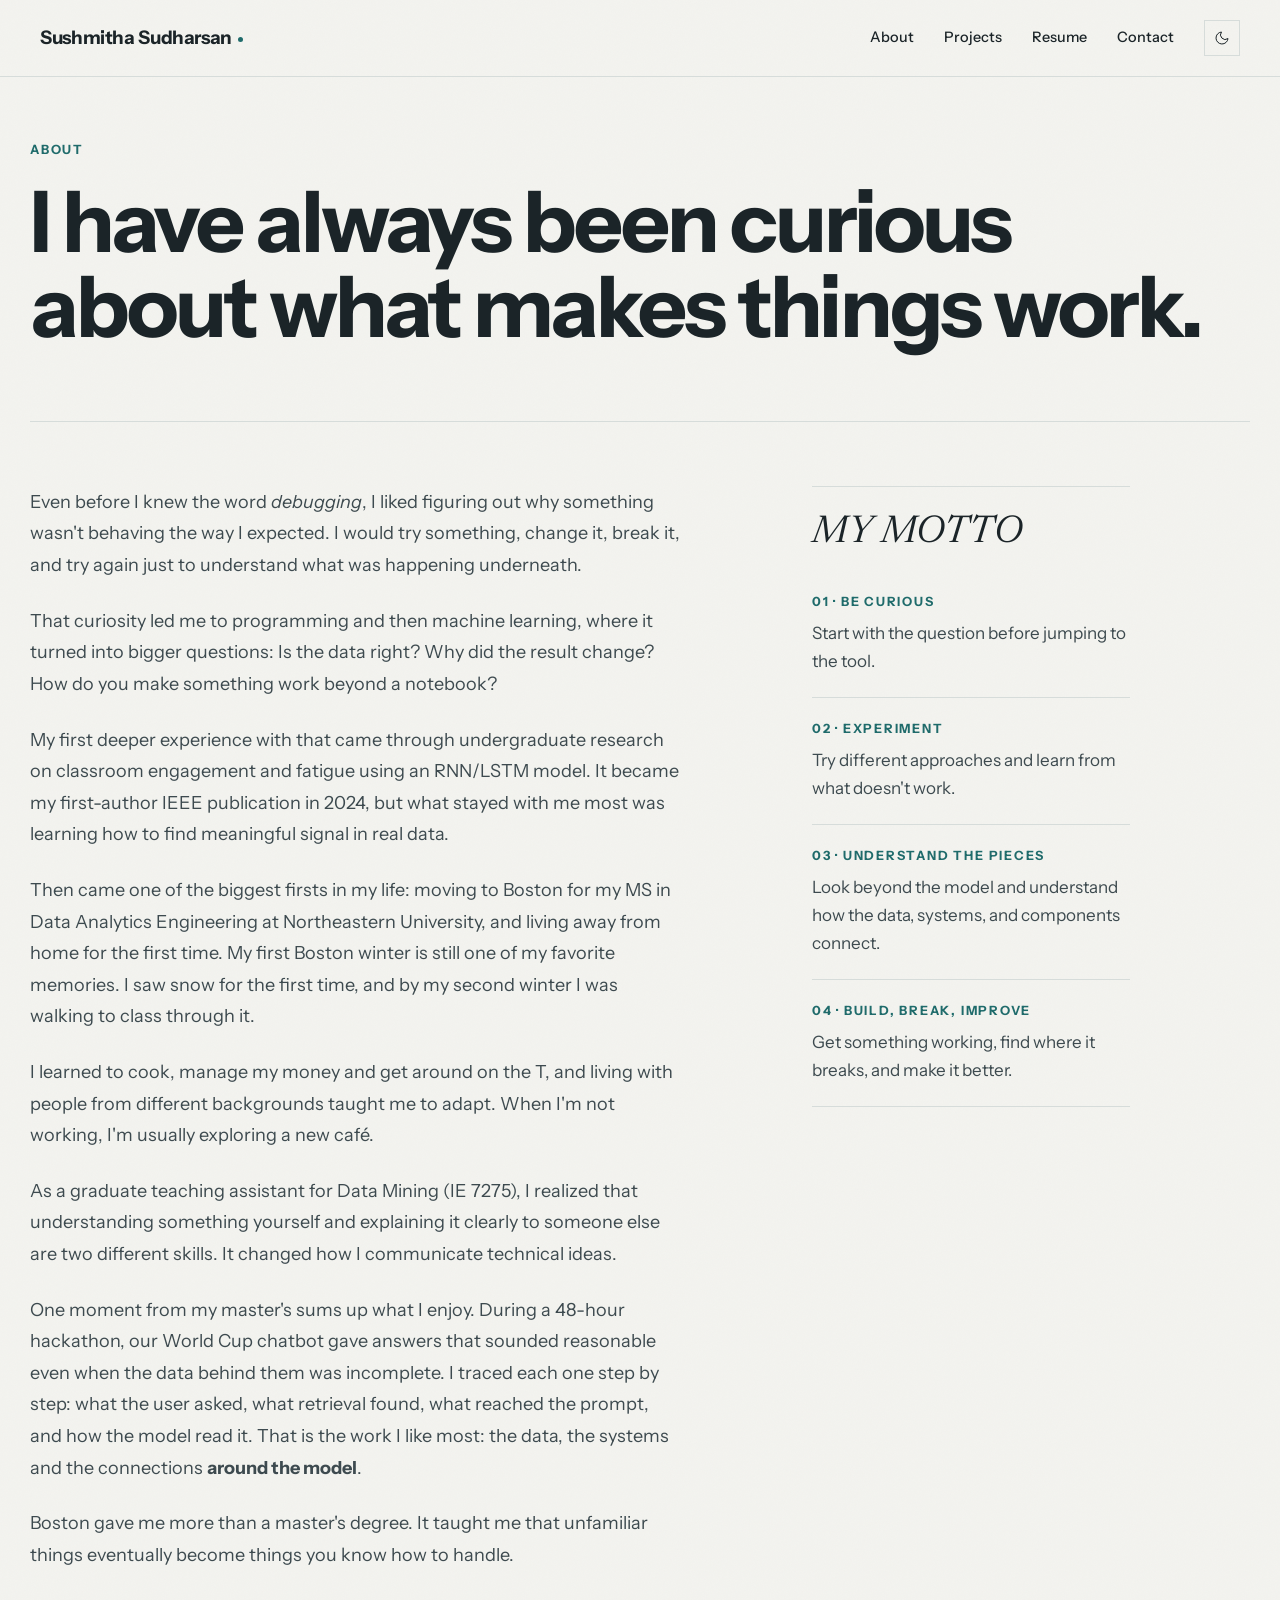
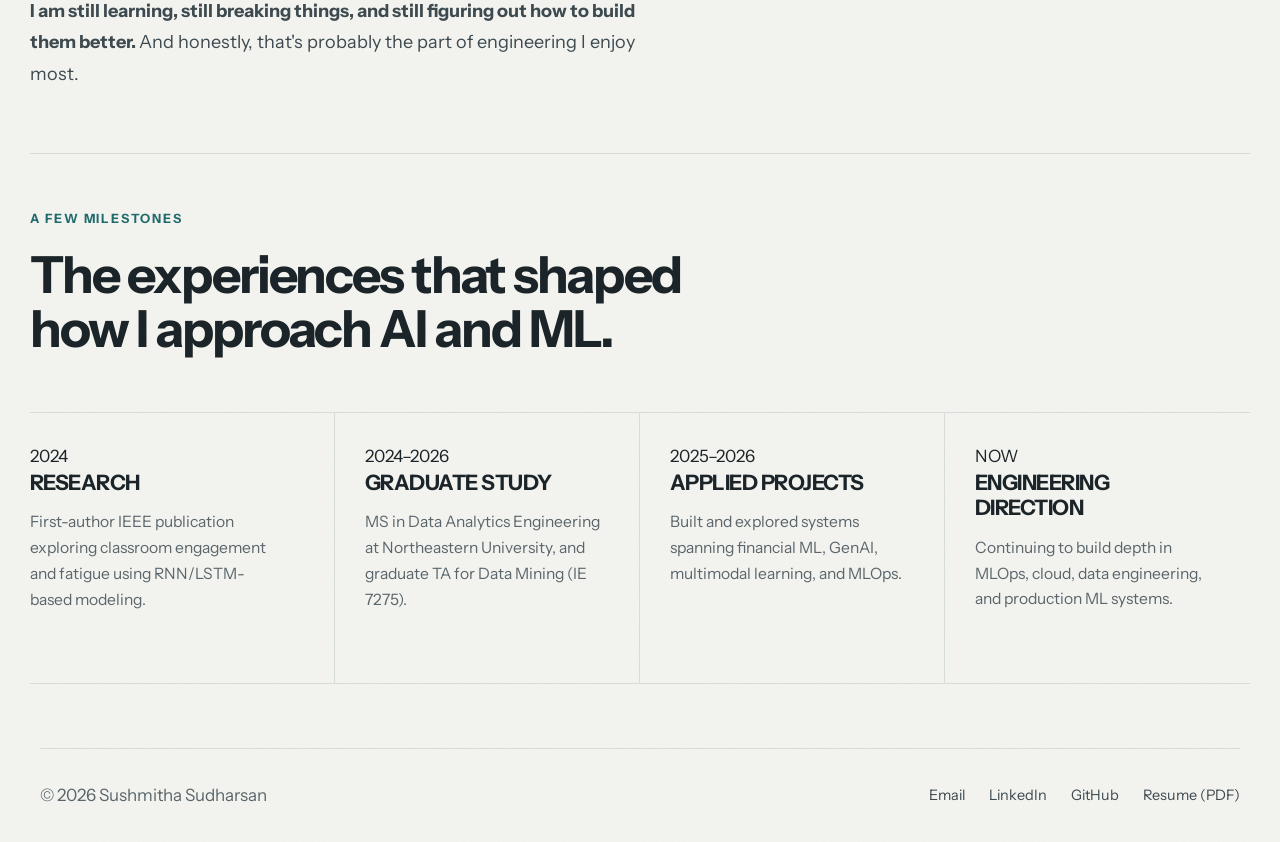
==== commit 13144896: "PortFolio Redesign" ====
--- a/about/index.html
+++ b/about/index.html
@@ -4,47 +4,47 @@
     <meta charset="UTF-8">
     <meta name="viewport" content="width=device-width, initial-scale=1.0">
 
-    <title>About | Sushmitha</title>
-
-    <meta
-        name="description"
-        content="About Sushmitha, an AI/ML Engineer exploring machine learning, generative AI, MLOps, cloud, and data engineering."
-    >
-
-    <link rel="stylesheet" href="../css/style.css">
+    <title>About | Sushmitha Sudharsan</title>
+    <meta name="description" content="About Sushmitha, an AI/ML Engineer exploring machine learning, generative AI, MLOps, cloud, and data engineering." />
+    <link rel="canonical" href="https://sushmithasudharsan.github.io/about/" />
+    <meta property="og:type" content="website" />
+    <meta property="og:title" content="About | Sushmitha Sudharsan" />
+    <meta property="og:description" content="About Sushmitha, an AI/ML Engineer exploring machine learning, generative AI, MLOps, cloud, and data engineering." />
+    <meta property="og:url" content="https://sushmithasudharsan.github.io/about/" />
+    <meta property="og:image" content="https://sushmithasudharsan.github.io/assets/og-card.png" />
+    <meta name="twitter:card" content="summary_large_image" />
+    <meta property="og:site_name" content="Sushmitha Sudharsan" />
+    <link rel="icon" type="image/svg+xml" href="/assets/favicon.svg" />
+
+    
+
+    <link rel="stylesheet" href="/css/style.css">
 </head>
 
 <body>
 
     <header>
-        <nav>
-            <a href="../index.html" class="logo">Sushmitha Sudharsan</a>
-
-            <button
-                class="nav-toggle"
-                type="button"
-                aria-label="Open navigation menu"
-                aria-expanded="false"
-                aria-controls="site-navigation"
-            >
-                <span></span>
-                <span></span>
-                <span></span>
-            </button>
-
-            <div class="nav-links" id="site-navigation">
-                <a href="../about/index.html">About</a>
-                <a href="../projects/index.html">Projects</a>
-                <a href="../resume/index.html">Resume</a>
-                <a href="../contact/index.html">Contact</a>
-
-                <!-- ADD IT HERE -->
-            <button class="theme-toggle" aria-label="Toggle theme">
-                <svg class="icon-sun" viewBox="0 0 24 24" fill="none" stroke="currentColor" stroke-width="1.5"><circle cx="12" cy="12" r="4"/><path d="M12 2v2M12 20v2M4.2 4.2l1.4 1.4M18.4 18.4l1.4 1.4M2 12h2M20 12h2M4.2 19.8l1.4-1.4M18.4 5.6l1.4-1.4"/></svg>
-                <svg class="icon-moon" viewBox="0 0 24 24" fill="none" stroke="currentColor" stroke-width="1.5"><path d="M21 12.8A9 9 0 1 1 11.2 3 7 7 0 0 0 21 12.8Z"/></svg>
-            </button>
-            </div>
-        </nav>
+      <nav>
+        <a href="/" class="logo">Sushmitha Sudharsan</a>
+
+        <div class="nav-right">
+          <ul class="nav-links" id="site-navigation">
+            <li><a href="/about/">About</a></li>
+            <li><a href="/projects/">Projects</a></li>
+            <li><a href="/resume/">Resume</a></li>
+            <li><a href="/contact/">Contact</a></li>
+          </ul>
+
+          <button class="theme-toggle" type="button" aria-label="Toggle theme">
+            <svg class="icon-sun" viewBox="0 0 24 24" fill="none" stroke="currentColor" stroke-width="1.5" aria-hidden="true"><circle cx="12" cy="12" r="4"/><path d="M12 2v2M12 20v2M4.2 4.2l1.4 1.4M18.4 18.4l1.4 1.4M2 12h2M20 12h2M4.2 19.8l1.4-1.4M18.4 5.6l1.4-1.4"/></svg>
+            <svg class="icon-moon" viewBox="0 0 24 24" fill="none" stroke="currentColor" stroke-width="1.5" aria-hidden="true"><path d="M21 12.8A9 9 0 1 1 11.2 3 7 7 0 0 0 21 12.8Z"/></svg>
+          </button>
+
+          <button class="nav-toggle" type="button" aria-label="Open navigation menu" aria-expanded="false" aria-controls="site-navigation">
+            <span></span><span></span><span></span>
+          </button>
+        </div>
+      </nav>
     </header>
 
 
@@ -67,89 +67,58 @@
     <div class="about-content">
 
         <div class="about-main">
-
             <p>
                 Even before I knew the word <em>debugging</em>, I liked
                 figuring out why something wasn't behaving the way I expected.
                 I would try something, change it, break it, and try again
                 just to understand what was happening underneath.
             </p>
-
-            <p>
-                That curiosity eventually led me to programming and then
-                machine learning. I liked that ML turned the same curiosity
-                into bigger questions: Is the data right? Why did the result
-                change? What happens when the inputs change? And how do you
-                make something work beyond a notebook?
-            </p>
-
+            <p>
+                That curiosity led me to programming and then machine
+                learning, where it turned into bigger questions: Is the data
+                right? Why did the result change? How do you make something
+                work beyond a notebook?
+            </p>
             <p>
                 My first deeper experience with that came through undergraduate
-                research, where I explored classroom engagement and fatigue
-                using an RNN/LSTM model. The work became my
-                <strong>first-author IEEE publication</strong>, but what stayed
-                with me most was learning how to find meaningful signal in
-                real data.
-            </p>
-
-            <p>
-                Then came one of the biggest firsts in my life: moving to
-                Boston for my <strong>MS in Data Analytics Engineering at
-                Northeastern University</strong>. It was my first time living
-                away from home and figuring out a completely new place on my
-                own.
-            </p>
-
-            <p>
-                My first Boston winter is still one of my favorite memories.
-                Seeing snow for the first time was exciting, and learning to
-                actually live in that cold was an experience of its own.
-                By my second winter, I was casually walking through the snow
-                on the way to class.
-            </p>
-
-            <p>
-                Living independently taught me much more than I expected.
-                I learned to cook, manage finances and chores, coordinate
-                with housemates, navigate public transportation, and balance
-                everyday responsibilities with university. Living and working
-                with people from different backgrounds also taught me to
-                communicate, adapt, and understand different ways of doing
-                things.
-            </p>
-
-            <p>
-                Northeastern also gave me the opportunity to become a teaching
-                assistant. Teaching made me realize that understanding
-                something yourself and explaining it clearly to someone else
-                are two different skills. It changed how I communicate
-                technical ideas.
-            </p>
-
-            <p>
-                During my master's, my work expanded across machine learning,
-                generative AI, LLMs, RAG, and MLOps. Through projects in
-                financial ML, GenAI, multimodal learning, and computer vision,
-                I gradually became more interested in what happens
-                <strong>around the model</strong>: the data, the systems,
-                the connections between components, and what it takes to
-                make something reliable enough to actually use.
-            </p>
-
-            <p>
-                That interest is what is pulling me deeper into
-                <strong>generative AI, data engineering, cloud, and MLOps</strong>.
-                I'm still building depth in these areas, but I enjoy learning
-                by putting the pieces together, experimenting, and figuring
-                out what breaks.
-            </p>
-
-            <p>
-                Looking back, Boston gave me more than a master's degree.
-                It taught me that unfamiliar things eventually become things
-                you know how to handle.
-            </p>
-
+                research on classroom engagement and fatigue using an RNN/LSTM
+                model. It became my <a href="https://ieeexplore.ieee.org/abstract/document/10601997/" target="_blank" rel="noopener noreferrer">first-author IEEE publication</a>
+                in 2024, but what stayed with me most was learning how to find
+                meaningful signal in real data.
+            </p>
+            <p>
+                Then came one of the biggest firsts in my life: moving to Boston
+                for my MS in Data Analytics Engineering at Northeastern
+                University, and living away from home for the first time. My
+                first Boston winter is still one of my favorite memories. I saw
+                snow for the first time, and by my second winter I was walking
+                to class through it.
+            </p>
+            <p>
+                I learned to cook, manage my money and get around on the T, and
+                living with people from different backgrounds taught me to
+                adapt. When I'm not working, I'm usually exploring a new caf&eacute;.
+            </p>
+            <p>
+                As a graduate teaching assistant for Data Mining (IE 7275), I
+                realized that understanding something yourself and explaining
+                it clearly to someone else are two different skills. It changed
+                how I communicate technical ideas.
+            </p>
+            <p>
+                One moment from my master's sums up what I enjoy. During a
+                48-hour hackathon, our World Cup chatbot gave answers that
+                sounded reasonable even when the data behind them was
+                incomplete. I traced each one step by step: what the user asked,
+                what retrieval found, what reached the prompt, and how the model
+                read it. That is the work I like most: the data, the systems and
+                the connections <strong>around the model</strong>.
+            </p>
+            <p>
+                Boston gave me more than a master's degree. It taught me that
+                unfamiliar things eventually become things you know how to
+                handle.
+            </p>
             <p>
                 <strong>
                     I am still learning, still breaking things,
@@ -158,27 +127,25 @@
                 And honestly, that's probably the part of engineering
                 I enjoy most.
             </p>
-
-        </div>
-
-
+        </div>
         <!-- HOW I WORK -->
 
         <div class="about-side">
+
 
             <div class="about-motto">
                 <span>MY MOTTO</span>
             </div>
 
             <div class="about-detail">
-                <span>01 — BE CURIOUS</span>
+                <span>01 · BE CURIOUS</span>
                 <p>
                     Start with the question before jumping to the tool.
                 </p>
             </div>
 
             <div class="about-detail">
-                <span>02 — EXPERIMENT</span>
+                <span>02 · EXPERIMENT</span>
                 <p>
                     Try different approaches and learn from what
                     doesn't work.
@@ -186,7 +153,7 @@
             </div>
 
             <div class="about-detail">
-                <span>03 — UNDERSTAND THE PIECES</span>
+                <span>03 · UNDERSTAND THE PIECES</span>
                 <p>
                     Look beyond the model and understand how the data,
                     systems, and components connect.
@@ -194,7 +161,7 @@
             </div>
 
             <div class="about-detail">
-                <span>04 — BUILD, BREAK, IMPROVE</span>
+                <span>04 · BUILD, BREAK, IMPROVE</span>
                 <p>
                     Get something working, find where it breaks,
                     and make it better.
@@ -221,7 +188,7 @@
             <div class="focus-items">
 
                 <div class="focus-item">
-                    <span>01</span>
+                    <span>2024</span>
 
                     <h3>RESEARCH</h3>
 
@@ -232,19 +199,18 @@
                 </div>
 
                 <div class="focus-item">
-                    <span>02</span>
+                    <span>2024&ndash;2026</span>
 
                     <h3>GRADUATE STUDY</h3>
 
                     <p>
                         MS in Data Analytics Engineering at Northeastern
-                        University, with a focus across ML, GenAI, and
-                        data-driven systems.
-                    </p>
-                </div>
-
-                <div class="focus-item">
-                    <span>03</span>
+                        University, and graduate TA for Data Mining (IE 7275).
+                    </p>
+                </div>
+
+                <div class="focus-item">
+                    <span>2025&ndash;2026</span>
 
                     <h3>APPLIED PROJECTS</h3>
 
@@ -255,7 +221,7 @@
                 </div>
 
                 <div class="focus-item">
-                    <span>04</span>
+                    <span>NOW</span>
 
                     <h3>ENGINEERING DIRECTION</h3>
 
@@ -272,11 +238,20 @@
 
 
     <footer>
-        <p>© 2026 Sushmitha Sudharsan. All rights reserved.</p>
+      <div class="footer-content">
+        <p>&copy; 2026 Sushmitha Sudharsan</p>
+
+        <div class="footer-links">
+          <a href="mailto:sushmitha.sudharsan21@gmail.com">Email</a>
+          <a href="https://www.linkedin.com/in/sushmitha-sudharsan-2101/" target="_blank" rel="noopener noreferrer">LinkedIn</a>
+          <a href="https://github.com/SushmithaSudharsan" target="_blank" rel="noopener noreferrer">GitHub</a>
+          <a href="/assets/Sushmitha_AIML_Resume.pdf" target="_blank" rel="noopener noreferrer">Resume (PDF)</a>
+        </div>
+      </div>
     </footer>
 
 
-    <script src="../js/script.js"></script>
+    <script src="/js/script.js"></script>
 
 </body>
 </html>
--- a/css/style.css
+++ b/css/style.css
@@ -1,4 +1,4 @@
-@import url("https://fonts.googleapis.com/css2?family=Inter:wght@400;500;600;700;800&family=Playfair+Display:ital,wght@0,400..700;1,400..700&display=swap");
+@import url("https://fonts.googleapis.com/css2?family=Instrument+Sans:ital,wght@0,400;0,500;0,600;0,700;1,400&family=Newsreader:ital,opsz,wght@0,6..72,400;1,6..72,400;1,6..72,500&display=swap");
 
 /* ========================================
    DESIGN TOKENS
@@ -10,73 +10,73 @@
 
 :root {
     /* color — warm, soft neutrals with a single muted clay accent */
-    --color-bg: #faf7f2;
-    --color-surface: #fffcf7;
-    --color-text: #2b2722;
-    --color-text-secondary: #68615a;
-    --color-text-muted: #8a8278;
-    --color-border: #e6ded2;
-    --color-border-strong: #cdc0ae;
-    --color-accent: #a56a4c;
+    --color-bg: #f3f3ef;
+    --color-surface: #fafaf8;
+    --color-text: #1b2428;
+    --color-text-secondary: #3d4a4f;
+    --color-text-muted: #5a666b;
+    --color-border: #d6dcda;
+    --color-border-strong: #7f8b88;
+    --color-accent: #1f6b6b;
     --color-on-accent: #ffffff;
 
     /* type */
-    --font-sans: "Inter", -apple-system, "Segoe UI", system-ui, sans-serif;
-    --font-serif: "Playfair Display", "Iowan Old Style", serif;
+    --font-sans: "Instrument Sans", -apple-system, "Segoe UI", system-ui, sans-serif;
+    --font-serif: "Newsreader", "Iowan Old Style", Georgia, serif;
 }
 
 /* Dark palette — applies automatically by OS preference, unless the
    visitor has explicitly picked a theme with the toggle (data-theme) */
 @media (prefers-color-scheme: dark) {
     :root:not([data-theme="light"]) {
-        --color-bg: #1c1a17;
-        --color-surface: #252219;
-        --color-text: #f1ece3;
-        --color-text-secondary: #c7beb0;
-        --color-text-muted: #948a7b;
-        --color-border: #3a352b;
-        --color-border-strong: #4d473a;
-        --color-accent: #d98a63;
-        --color-on-accent: #1c1a17;
+        --color-bg: #121a1d;
+        --color-surface: #18232a;
+        --color-text: #e6ecea;
+        --color-text-secondary: #b9c4c2;
+        --color-text-muted: #93a19f;
+        --color-border: #26343a;
+        --color-border-strong: #64787e;
+        --color-accent: #5fb3ad;
+        --color-on-accent: #121a1d;
     }
 }
 
 :root[data-theme="dark"] {
-    --color-bg: #1c1a17;
-    --color-surface: #252219;
-    --color-text: #f1ece3;
-    --color-text-secondary: #c7beb0;
-    --color-text-muted: #948a7b;
-    --color-border: #3a352b;
-    --color-border-strong: #4d473a;
-    --color-accent: #d98a63;
-    --color-on-accent: #1c1a17;
+    --color-bg: #121a1d;
+    --color-surface: #18232a;
+    --color-text: #e6ecea;
+    --color-text-secondary: #b9c4c2;
+    --color-text-muted: #93a19f;
+    --color-border: #26343a;
+    --color-border-strong: #64787e;
+    --color-accent: #5fb3ad;
+    --color-on-accent: #121a1d;
 }
 
 /* Manual override via the toggle (sets data-theme on <html>).
    Takes precedence over the system preference above either way. */
 
 html[data-theme="dark"] {
-    --color-bg: #1c1a17;
-    --color-surface: #252219;
-    --color-text: #f1ece3;
-    --color-text-secondary: #c7beb0;
-    --color-text-muted: #948a7b;
-    --color-border: #3a352b;
-    --color-border-strong: #4d473a;
-    --color-accent: #d98a63;
-    --color-on-accent: #1c1a17;
+    --color-bg: #121a1d;
+    --color-surface: #18232a;
+    --color-text: #e6ecea;
+    --color-text-secondary: #b9c4c2;
+    --color-text-muted: #93a19f;
+    --color-border: #26343a;
+    --color-border-strong: #64787e;
+    --color-accent: #5fb3ad;
+    --color-on-accent: #121a1d;
 }
 
 html[data-theme="light"] {
-    --color-bg: #faf7f2;
-    --color-surface: #fffcf7;
-    --color-text: #2b2722;
-    --color-text-secondary: #68615a;
-    --color-text-muted: #8a8278;
-    --color-border: #e6ded2;
-    --color-border-strong: #cdc0ae;
-    --color-accent: #a56a4c;
+    --color-bg: #f3f3ef;
+    --color-surface: #fafaf8;
+    --color-text: #1b2428;
+    --color-text-secondary: #3d4a4f;
+    --color-text-muted: #5a666b;
+    --color-border: #d6dcda;
+    --color-border-strong: #7f8b88;
+    --color-accent: #1f6b6b;
     --color-on-accent: #ffffff;
 }
 
@@ -4046,4 +4046,1101 @@
         font-size: 0.78rem;
         padding: 6px 9px;
     }
-}+}
+
+/* =========================================================
+   CLEANUP LAYER (Oct 2026)
+   Same palette and type as before. Calmer motion: the EEG
+   pulse is the only animation. No hover lifts, no fade-ins.
+   ========================================================= */
+
+.hero-name,
+.hero-content,
+.project-card,
+.project-page-card,
+.certification-card,
+.focus-item {
+    animation: none !important;
+}
+
+.project-card:hover,
+.project-page-card:hover,
+.button:hover,
+.contact-cta .button:hover,
+.theme-toggle:hover {
+    transform: none !important;
+}
+
+/* ---------- hero ---------- */
+
+.hero {
+    min-height: 0;
+    padding: 96px 0 40px;
+    text-align: center;
+}
+
+.hero .hero-content {
+    max-width: 820px;
+    margin: 0 auto;
+}
+
+.hero-role {
+    margin: 0 0 14px;
+    font-size: clamp(1.15rem, 2vw, 1.4rem);
+    font-weight: 600;
+    letter-spacing: 0.02em;
+    color: var(--color-accent);
+}
+
+.hero .hero-title {
+    margin: 0 0 22px;
+    font-size: clamp(2.4rem, 5.4vw, 3.9rem);
+    font-weight: 800;
+    line-height: 1;
+    letter-spacing: -0.045em;
+    text-align: center;
+}
+
+.hero-thesis {
+    margin: 0 0 18px;
+    font-family: var(--font-serif);
+    font-style: italic;
+    font-weight: 500;
+    font-size: clamp(1.5rem, 3vw, 2.2rem);
+    line-height: 1.2;
+    color: var(--color-text);
+}
+
+.hero .hero-intro {
+    max-width: 60ch;
+    margin: 0 auto 26px;
+    font-family: var(--font-sans);
+    font-style: normal;
+    font-size: 1.05rem;
+    line-height: 1.7;
+    color: var(--color-text-secondary);
+}
+
+.availability {
+    display: inline-flex;
+    align-items: center;
+    gap: 10px;
+    margin: 0 0 30px;
+    padding: 7px 14px;
+    border: 1px solid var(--color-border-strong);
+    font-size: 0.85rem;
+    font-weight: 500;
+    color: var(--color-text);
+}
+
+.availability-dot {
+    width: 8px;
+    height: 8px;
+    border-radius: 50%;
+    background: var(--color-accent);
+    flex: none;
+}
+
+.hero .hero-actions {
+    display: flex;
+    justify-content: center;
+    align-items: center;
+    flex-wrap: wrap;
+    gap: 28px;
+}
+
+/* ---------- EEG pulse ---------- */
+
+.pulse {
+    margin: 64px 0 0;
+}
+
+.pulse-svg {
+    display: block;
+    width: 100%;
+    height: 96px;
+    overflow: visible;
+}
+
+.pulse-trace {
+    fill: none;
+    stroke: var(--color-accent);
+    stroke-width: 1.6;
+    stroke-linejoin: round;
+    stroke-linecap: round;
+    vector-effect: non-scaling-stroke;
+}
+
+.pulse figcaption {
+    margin-top: 10px;
+    font-size: 0.8rem;
+    color: var(--color-text-muted);
+}
+
+/* ---------- how I think ---------- */
+
+.how-i-think .focus-item {
+    display: flex;
+    flex-direction: column;
+    min-height: 0;
+}
+
+.how-i-think .focus-number {
+    margin-bottom: 28px;
+}
+
+.how-i-think .focus-item p {
+    flex: 1;
+}
+
+.focus-link {
+    align-self: flex-start;
+    margin-top: 20px;
+    padding-bottom: 2px;
+    border-bottom: 1px solid var(--color-accent);
+    font-size: 0.85rem;
+    font-weight: 600;
+    color: var(--color-text);
+}
+
+.focus-link:hover {
+    color: var(--color-accent);
+}
+
+/* ---------- featured work ---------- */
+
+.project-card .project-role {
+    margin: 0 0 14px;
+    font-size: 0.72rem;
+    font-weight: 700;
+    letter-spacing: 0.1em;
+    text-transform: uppercase;
+    color: var(--color-accent);
+}
+
+.project-card h3 {
+    margin-bottom: 6px;
+    font-size: 1.25rem;
+    line-height: 1.3;
+}
+
+.project-card .project-name {
+    margin: 0 0 14px;
+    font-size: 0.85rem;
+    font-weight: 600;
+    color: var(--color-text-muted);
+}
+
+/* ---------- lessons ---------- */
+
+.lesson-grid {
+    display: grid;
+    grid-template-columns: repeat(2, minmax(0, 1fr));
+    gap: 0 56px;
+    margin-top: 40px;
+}
+
+.lesson {
+    padding: 28px 0;
+    border-top: 1px solid var(--color-border);
+}
+
+.lesson h3 {
+    margin: 0 0 10px;
+    font-family: var(--font-serif);
+    font-style: italic;
+    font-weight: 500;
+    font-size: 1.4rem;
+    line-height: 1.3;
+}
+
+.lesson p {
+    margin: 0;
+    max-width: 52ch;
+    color: var(--color-text-secondary);
+}
+
+/* ---------- certifications: compact grid, no numbering ---------- */
+
+.certifications .certification-list {
+    display: grid;
+    grid-template-columns: repeat(2, minmax(0, 1fr));
+    column-gap: 56px;
+    border-top: 1px solid var(--color-border);
+}
+
+.certifications .certification-card {
+    grid-template-columns: 1fr;
+    padding: 20px 0;
+}
+
+.certifications .certification-content h3 {
+    font-size: 1.05rem;
+}
+
+.certifications .certification-status {
+    margin-bottom: 6px;
+}
+
+@media (max-width: 700px) {
+    .certifications .certification-list {
+        grid-template-columns: 1fr;
+    }
+}
+
+/* every section label the same size */
+main .section-label,
+main .eyebrow {
+    font-size: 0.75rem;
+}
+
+/* ---------- contact ---------- */
+
+.home-contact > * {
+    max-width: 760px;
+}
+
+.home-contact h2 {
+    font-size: clamp(1.8rem, 3.4vw, 2.6rem);
+    line-height: 1.12;
+}
+
+.home-contact h2 {
+    margin-bottom: 12px;
+}
+
+.home-contact > p:not(.section-label) {
+    color: var(--color-text-secondary);
+}
+
+.email-row {
+    display: flex;
+    align-items: center;
+    flex-wrap: wrap;
+    gap: 14px;
+    margin: 26px 0 0;
+}
+
+.email-text {
+    font-size: 1.15rem;
+    font-weight: 600;
+    border-bottom: 1.5px solid var(--color-accent);
+    word-break: break-all;
+}
+
+.email-text:hover {
+    color: var(--color-accent);
+}
+
+.copy-email {
+    padding: 6px 14px;
+    border: 1px solid var(--color-border-strong);
+    border-radius: 0;
+    background: transparent;
+    color: var(--color-text);
+    font: inherit;
+    font-size: 0.85rem;
+    font-weight: 600;
+    cursor: pointer;
+}
+
+.copy-email:hover {
+    border-color: var(--color-accent);
+    color: var(--color-accent);
+}
+
+.copy-email:focus-visible,
+.focus-link:focus-visible,
+.email-text:focus-visible {
+    outline: 2px solid var(--color-accent);
+    outline-offset: 3px;
+}
+
+.copy-status {
+    font-size: 0.85rem;
+    color: var(--color-text-muted);
+}
+
+.contact-links {
+    display: flex;
+    gap: 24px;
+    margin-top: 22px;
+}
+
+/* ---------- footer ---------- */
+
+footer .footer-content {
+    flex-wrap: wrap;
+}
+
+footer .footer-links {
+    flex-wrap: wrap;
+}
+
+footer .footer-links a {
+    color: var(--color-text-secondary);
+}
+
+footer .footer-links a:hover {
+    color: var(--color-accent);
+}
+
+/* ---------- mobile ---------- */
+
+@media (max-width: 900px) {
+    .how-i-think .focus-items {
+        grid-template-columns: repeat(2, 1fr);
+    }
+}
+
+@media (max-width: 700px) {
+    .hero {
+        padding: 56px 0 24px;
+    }
+
+    .hero .hero-actions {
+        flex-direction: row;
+    }
+
+    .pulse {
+        margin-top: 44px;
+    }
+
+    .pulse-svg {
+        height: 72px;
+    }
+
+    .how-i-think .focus-items,
+    .lesson-grid {
+        grid-template-columns: 1fr;
+    }
+
+    .how-i-think .focus-item,
+    .how-i-think .focus-item:not(:first-child) {
+        padding: 24px 0;
+        border-right: none;
+        border-bottom: 1px solid var(--color-border);
+    }
+
+    .how-i-think .focus-item:last-child {
+        border-bottom: none;
+    }
+
+    /* keep the theme toggle beside the menu button */
+    nav .nav-right .theme-toggle {
+        position: absolute;
+        top: 19px;
+        right: 54px;
+        z-index: 20;
+    }
+
+    footer .footer-content {
+        flex-direction: column;
+        align-items: flex-start;
+        gap: 14px;
+    }
+}
+
+@media (prefers-reduced-motion: reduce) {
+    html {
+        scroll-behavior: auto;
+    }
+}
+
+/* ---------- case studies: header row, summary box, next link ---------- */
+
+.project-detail-hero .project-meta {
+    grid-template-columns: repeat(4, minmax(0, 1fr));
+    max-width: none;
+}
+
+.built-box {
+    margin: 8px 0 24px;
+    padding: 32px 36px;
+    border: 1px solid var(--color-border);
+    border-left: 3px solid var(--color-accent);
+    background: var(--color-surface);
+}
+
+.built-box .section-label {
+    margin-bottom: 18px;
+}
+
+.built-list {
+    display: grid;
+    gap: 16px;
+    margin: 0;
+}
+
+.built-list > div {
+    display: grid;
+    grid-template-columns: 140px minmax(0, 1fr);
+    gap: 24px;
+}
+
+.built-list dt {
+    font-size: 0.85rem;
+    font-weight: 700;
+    color: var(--color-text);
+}
+
+.built-list dd {
+    margin: 0;
+    max-width: 70ch;
+    color: var(--color-text-secondary);
+}
+
+.next-project {
+    display: flex;
+    flex-direction: column;
+    gap: 10px;
+    padding: 48px 0 64px;
+    border-top: 1px solid var(--color-border);
+}
+
+.next-project .section-label {
+    margin: 0;
+}
+
+.next-project a {
+    align-self: flex-start;
+    font-size: clamp(1.4rem, 3vw, 2rem);
+    font-weight: 700;
+    letter-spacing: -0.02em;
+    border-bottom: 2px solid var(--color-accent);
+}
+
+.next-project a:hover {
+    color: var(--color-accent);
+}
+
+@media (max-width: 900px) {
+    .project-detail-hero .project-meta {
+        grid-template-columns: repeat(2, minmax(0, 1fr));
+    }
+}
+
+@media (max-width: 700px) {
+    .project-detail-hero .project-meta {
+        grid-template-columns: 1fr;
+    }
+
+    .built-box {
+        padding: 24px 20px;
+    }
+
+    .built-list > div {
+        grid-template-columns: 1fr;
+        gap: 4px;
+    }
+}
+
+/* ---------- contact & resume additions ---------- */
+
+.page-header .availability {
+    margin-top: 28px;
+    margin-bottom: 0;
+}
+
+.contact-reach .email-row {
+    margin-top: 0;
+}
+
+.contact-reach .contact-details {
+    margin-top: 28px;
+}
+
+.focus-items.looking-for {
+    grid-template-columns: repeat(3, minmax(0, 1fr));
+}
+
+.looking-for .focus-item {
+    min-height: 0;
+}
+
+.looking-for .focus-item > span {
+    display: block;
+    margin-bottom: 24px;
+    font-size: 0.75rem;
+    font-weight: 700;
+    letter-spacing: 0.1em;
+    color: var(--color-accent);
+}
+
+@media (max-width: 700px) {
+    .focus-items.looking-for {
+        grid-template-columns: 1fr;
+    }
+
+    .looking-for .focus-item,
+    .looking-for .focus-item:not(:first-child) {
+        padding: 24px 0;
+        border-right: none;
+        border-bottom: 1px solid var(--color-border);
+    }
+}
+
+.page-header p.availability {
+    max-width: none;
+    font-size: 0.85rem;
+    line-height: 1.5;
+    color: var(--color-text);
+}
+
+@media (max-width: 700px) {
+    p.availability {
+        align-items: flex-start;
+        text-align: left;
+    }
+
+    p.availability .availability-dot {
+        margin-top: 6px;
+    }
+}
+
+/* ---------- case-study figures ---------- */
+
+.case-figures {
+    padding: 24px 0 56px;
+}
+
+.case-figures .section-label {
+    margin-bottom: 20px;
+}
+
+.case-figure {
+    margin: 0 0 40px;
+}
+
+.case-figure:last-child {
+    margin-bottom: 0;
+}
+
+.case-figure a {
+    display: block;
+    border: 1px solid var(--color-border);
+    background: #ffffff;
+}
+
+.case-figure img {
+    display: block;
+    width: 100%;
+    height: auto;
+}
+
+/* the financial diagram is tall; keep it from filling the whole screen */
+.case-figure img[src*="financial-architecture"],
+.case-figure img[src*="visionscript-app"] {
+    max-width: 820px;
+    margin: 0 auto;
+}
+
+.case-figure figcaption {
+    margin-top: 12px;
+    max-width: 70ch;
+    font-size: 0.9rem;
+    color: var(--color-text-secondary);
+}
+
+
+/* =========================================================
+   CASE STUDIES: one layout for all four
+   Every section stacks the same way: label, heading, intro,
+   then content. Same spacing, same type sizes, same tech grid.
+   ========================================================= */
+
+.case-study main > section:not(.project-detail-hero):not(.built-box):not(.case-figures),
+.case-study main > .project-story > section {
+    display: block;
+    max-width: none;
+    margin: 0;
+    padding: 72px 0;
+    border-top: 1px solid var(--color-border);
+    border-bottom: none;
+    background: none;
+}
+
+.case-study main > .project-story {
+    display: block;
+    padding: 0;
+    margin: 0;
+    border: 0;
+}
+
+.case-study .project-story-heading,
+.case-study .project-section-heading {
+    position: static;
+    display: block;
+    max-width: 760px;
+    margin: 0 0 32px;
+    padding: 0;
+}
+
+.case-study main > section:not(.project-detail-hero) h2,
+.case-study main > .project-story > section h2 {
+    max-width: 24ch;
+    margin: 0;
+    font-size: clamp(1.8rem, 3.2vw, 2.5rem);
+    line-height: 1.12;
+    letter-spacing: -0.03em;
+}
+
+.case-study .project-section-heading > p:not(.section-label),
+.case-study .project-story-heading > p:not(.section-label) {
+    max-width: 65ch;
+    margin: 16px 0 0;
+    font-size: 1.05rem;
+    line-height: 1.7;
+    color: var(--color-text-secondary);
+}
+
+.case-study .project-story-content,
+.case-study .project-section-content,
+.case-study .project-contribution-content {
+    max-width: 760px;
+    margin: 0;
+    padding: 0;
+}
+
+.case-study .project-story-content p,
+.case-study .project-section-content > p,
+.case-study .project-contribution-content p {
+    margin: 0 0 18px;
+    font-size: 1rem;
+    line-height: 1.75;
+    color: var(--color-text-secondary);
+}
+
+.case-study .project-story-content p:last-child,
+.case-study .project-section-content > p:last-child,
+.case-study .project-contribution-content p:last-child {
+    margin-bottom: 0;
+}
+
+/* technology: the same grid on every page */
+
+.stack-grid {
+    display: grid;
+    grid-template-columns: repeat(4, minmax(0, 1fr));
+    border-top: 1px solid var(--color-border);
+}
+
+.stack-grid .stack-item {
+    padding: 20px 24px 20px 0;
+    border-bottom: 1px solid var(--color-border);
+}
+
+.stack-grid .stack-item span {
+    display: block;
+    margin-bottom: 6px;
+    font-size: 0.72rem;
+    font-weight: 700;
+    letter-spacing: 0.1em;
+    color: var(--color-accent);
+}
+
+.stack-grid .stack-item p {
+    margin: 0;
+    font-size: 0.95rem;
+    color: var(--color-text);
+}
+
+/* closing block */
+
+.case-study main > section.project-end {
+    text-align: left;
+}
+
+.case-study .project-end h2 {
+    margin-bottom: 24px !important;
+}
+
+.case-study .project-end .project-detail-links {
+    display: flex;
+    flex-wrap: wrap;
+    gap: 28px;
+    justify-content: flex-start;
+}
+
+.case-study .next-project {
+    align-items: flex-start;
+    text-align: left;
+}
+
+@media (max-width: 900px) {
+    .stack-grid {
+        grid-template-columns: repeat(2, minmax(0, 1fr));
+    }
+}
+
+@media (max-width: 700px) {
+    .case-study main > section:not(.project-detail-hero):not(.built-box):not(.case-figures),
+    .case-study main > .project-story > section {
+        padding: 52px 0;
+    }
+}
+
+
+/* ---------- VisionScript components, now shared by every case study ---------- */
+
+.case-study .project-step {
+    display: block !important;
+
+    width: 100%;
+    max-width: 720px;
+
+    padding: 0 0 34px;
+    margin: 0 0 34px;
+
+    border-bottom: 1px solid var(--color-border);
+}
+
+.case-study .project-step:last-child {
+    padding-bottom: 0;
+    margin-bottom: 0;
+    border-bottom: none;
+}
+
+.case-study .project-step-number {
+    display: block;
+
+    margin-bottom: 8px;
+
+    font-size: 0.75rem;
+    letter-spacing: 0.12em;
+    color: var(--color-accent);
+}
+
+.case-study .project-step h3 {
+    margin: 0 0 10px;
+
+    font-size: 1.35rem;
+    line-height: 1.2;
+}
+
+.case-study .project-step p {
+    margin: 0 0 12px;
+
+    font-size: 1rem;
+    line-height: 1.7;
+}
+
+.case-study .project-step-tools {
+    display: block;
+
+    font-size: 0.75rem;
+    line-height: 1.5;
+    letter-spacing: 0.04em;
+
+    color: var(--color-text-muted);
+}
+
+
+
+
+.case-study .project-section-content > .architecture-flow {
+    display: flex !important;
+
+    flex-wrap: wrap;
+    align-items: center;
+
+    width: 100%;
+    max-width: 720px;
+
+    gap: 10px;
+
+    margin: 28px 0 50px;
+}
+
+.case-study .project-section-content > .architecture-flow span {
+    display: inline-block;
+
+    padding: 10px 14px;
+
+    border: 1px solid var(--color-border);
+
+    background: var(--color-surface);
+
+    font-size: 0.82rem;
+    line-height: 1.3;
+}
+
+
+
+
+.case-study .project-section-content h3 {
+    margin: 0 0 14px;
+
+    font-size: 1.35rem;
+    line-height: 1.2;
+}
+
+.case-study .project-section-content h3:not(:first-child) {
+    margin-top: 45px;
+}
+
+
+
+
+.case-study .project-section-content > .result-item {
+    display: block !important;
+
+    width: 100%;
+    max-width: 720px;
+
+    padding: 0 0 28px;
+    margin: 0 0 28px;
+
+    border-bottom: 1px solid var(--color-border);
+}
+
+.case-study .project-section-content > .result-item:last-of-type {
+    margin-bottom: 35px;
+}
+
+.case-study .project-section-content > .result-item span {
+    display: block;
+
+    margin-bottom: 8px;
+
+    font-size: 0.75rem;
+    letter-spacing: 0.12em;
+
+    color: var(--color-accent);
+}
+
+.case-study .project-section-content > .result-item p {
+    margin: 0;
+}
+
+
+/* ---------- type: Instrument Sans throughout, Newsreader italic as the accent ---------- */
+
+h1, h2 {
+    font-weight: 700;
+}
+
+.hero .hero-title,
+.page-header h1,
+.project-detail-hero h1 {
+    font-weight: 700;
+    letter-spacing: -0.035em;
+}
+
+.hero-thesis,
+.lesson h3 {
+    font-weight: 400;
+}
+
+/* page headers: buttons line up on the left, below the availability line */
+.page-header .hero-actions {
+    display: flex;
+    justify-content: flex-start;
+    flex-wrap: wrap;
+    gap: 24px;
+    margin-top: 24px;
+}
+
+.page-header p.availability {
+    display: flex;
+    width: fit-content;
+}
+
+@media (max-width: 700px) {
+    .page-header .hero-actions {
+        flex-direction: row;
+        align-items: center;
+        justify-content: flex-start;
+    }
+}
+
+.results-charts {
+    margin-top: 40px;
+}
+
+.case-study .results-charts .case-figure {
+    max-width: none;
+}
+
+.case-study .project-section-content:has(.results-charts) {
+    max-width: none;
+}
+
+.case-study .project-section-content:has(.results-charts) > p,
+.case-study .project-section-content:has(.results-charts) > .project-factor-grid {
+    max-width: 760px;
+}
+
+/* ---------- hero photo: circle with an offset ring and a dashed outer ring ---------- */
+
+.hero-photo {
+    position: relative;
+    width: 168px;
+    margin: 0 auto 30px;
+}
+
+.hero-photo img {
+    display: block;
+    width: 100%;
+    height: auto;
+    aspect-ratio: 1;
+    object-fit: cover;
+    border-radius: 50%;
+    outline: 2px solid var(--color-accent);
+    outline-offset: 6px;
+}
+
+
+@media (max-width: 700px) {
+    .hero-photo {
+        width: 120px;
+        margin-bottom: 26px;
+    }
+}
+
+/* ---------- case studies: "On this page" menu ---------- */
+
+.toc-label {
+    display: block;
+    margin-bottom: 10px;
+    font-size: 0.72rem;
+    font-weight: 700;
+    letter-spacing: 0.1em;
+    color: var(--color-accent);
+}
+
+.toc ol {
+    list-style: none;
+    margin: 0;
+    padding: 0;
+}
+
+.toc a {
+    display: block;
+    padding: 6px 0 6px 12px;
+    border-left: 2px solid var(--color-border);
+    font-size: 0.85rem;
+    line-height: 1.35;
+    color: var(--color-text-secondary);
+}
+
+.toc a:hover {
+    color: var(--color-text);
+}
+
+.toc a[aria-current="true"] {
+    border-left-color: var(--color-accent);
+    color: var(--color-text);
+    font-weight: 600;
+}
+
+.toc a:focus-visible {
+    outline: 2px solid var(--color-accent);
+    outline-offset: 2px;
+}
+
+.toc .toc-top {
+    margin-top: 14px;
+    padding-left: 0;
+    border-left: 0;
+    font-weight: 600;
+    color: var(--color-accent);
+}
+
+.case-study main section {
+    scroll-margin-top: 24px;
+}
+
+@media (min-width: 1100px) {
+    .case-study main.has-toc {
+        display: grid;
+        grid-template-columns: 190px minmax(0, 1fr);
+        column-gap: 64px;
+    }
+
+    .case-study main.has-toc > * {
+        grid-column: 2;
+        min-width: 0;
+    }
+
+    .case-study main.has-toc > .project-detail-hero {
+        grid-column: 1 / -1;
+    }
+
+    .case-study main.has-toc > .toc {
+        grid-column: 1;
+        grid-row: 2 / span 60;
+        align-self: start;
+        position: sticky;
+        top: 24px;
+        padding-top: 72px;
+    }
+}
+
+@media (max-width: 1099px) {
+    .toc {
+        position: sticky;
+        top: 0;
+        z-index: 15;
+        margin: 0 -16px;
+        padding: 10px 16px;
+        border-bottom: 1px solid var(--color-border);
+        background: var(--color-bg);
+    }
+
+    .toc-label,
+    .toc .toc-top {
+        display: none;
+    }
+
+    .toc ol {
+        display: flex;
+        gap: 8px;
+        overflow-x: auto;
+        scrollbar-width: none;
+    }
+
+    .toc ol::-webkit-scrollbar {
+        display: none;
+    }
+
+    .toc a {
+        padding: 5px 12px;
+        border: 1px solid var(--color-border-strong);
+        white-space: nowrap;
+        font-size: 0.8rem;
+    }
+
+    .toc a[aria-current="true"] {
+        border-color: var(--color-accent);
+        color: var(--color-accent);
+    }
+
+    .case-study main section {
+        scroll-margin-top: 64px;
+    }
+}
+
+/* the site header styles every <nav>; the page menu opts out */
+nav.toc {
+    display: block;
+    width: auto;
+    min-height: 0;
+    margin-left: 0;
+    margin-right: 0;
+}
+
+@media (max-width: 1099px) {
+    nav.toc {
+        margin: 0 -16px;
+        padding: 10px 16px;
+    }
+
+    @media (max-width: 700px) {
+        nav.toc {
+            flex-direction: row;
+            align-items: center;
+            gap: 0;
+        }
+    }
+}
